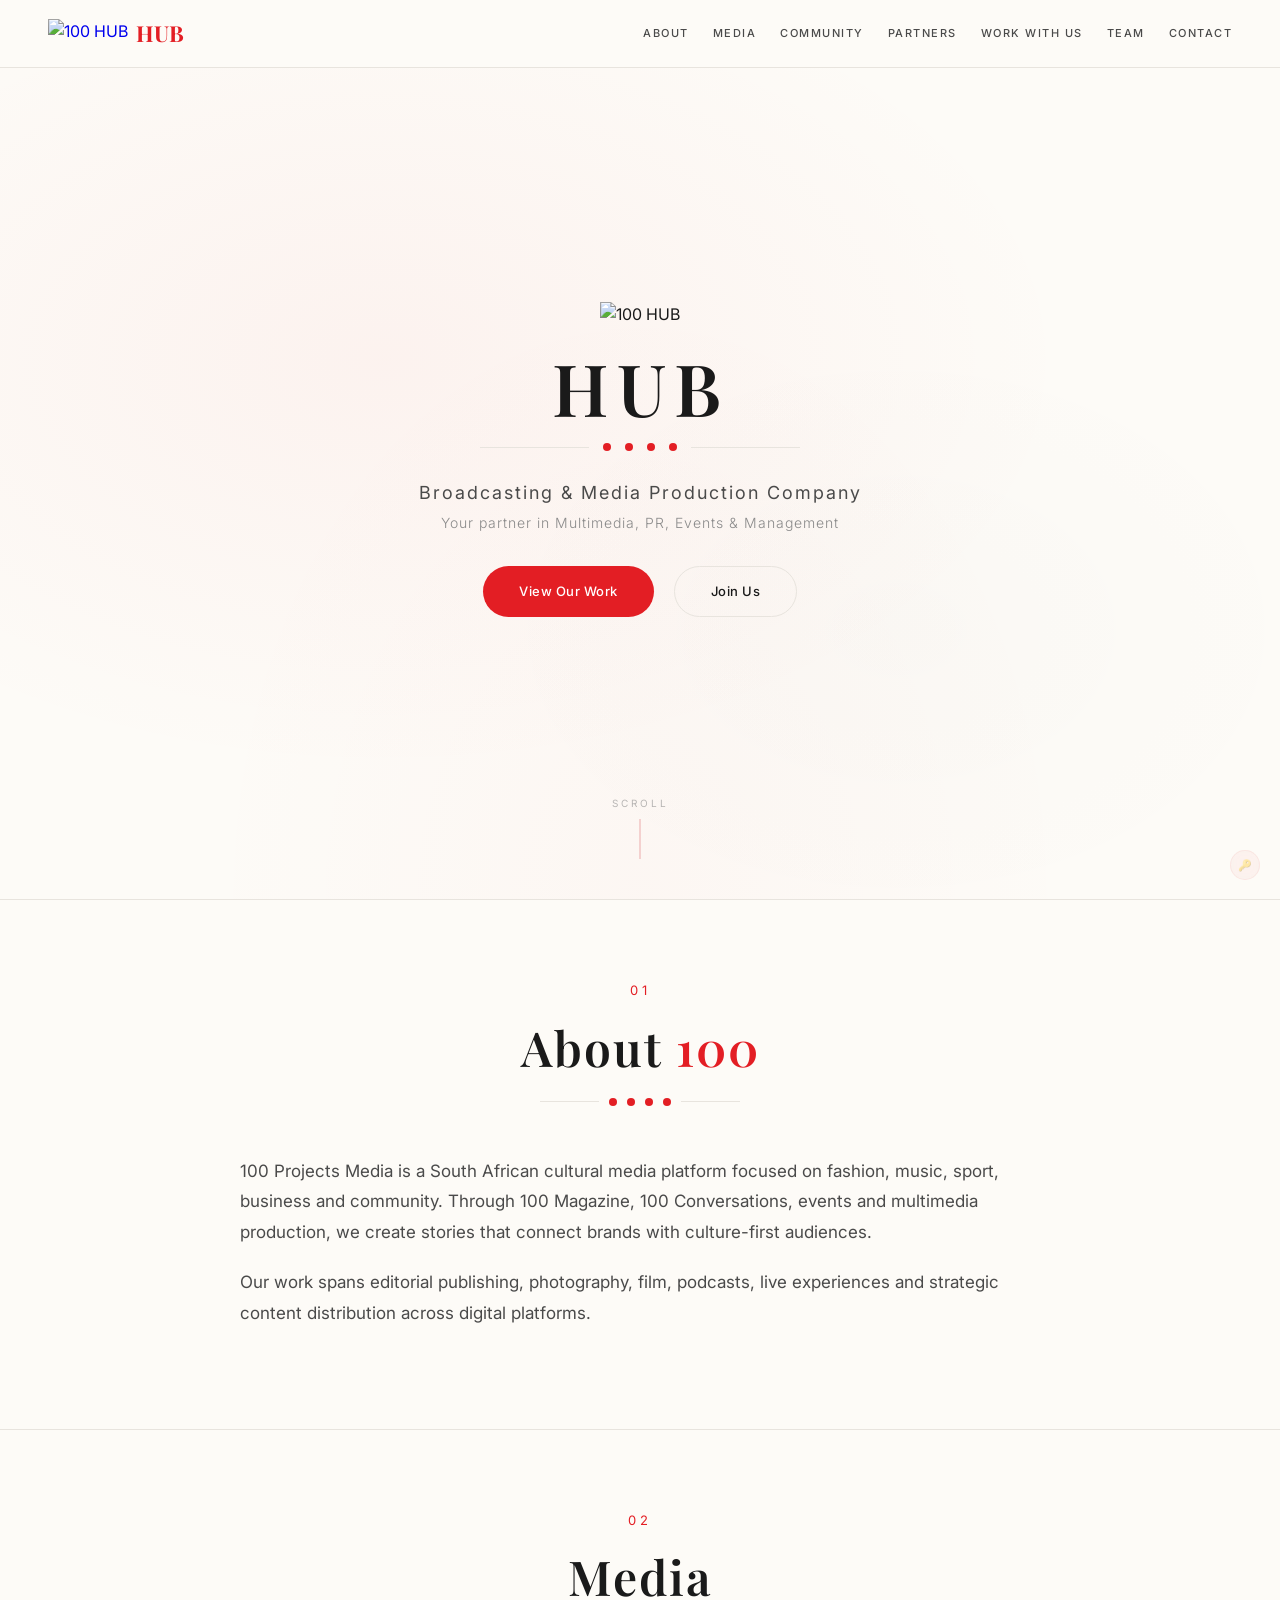
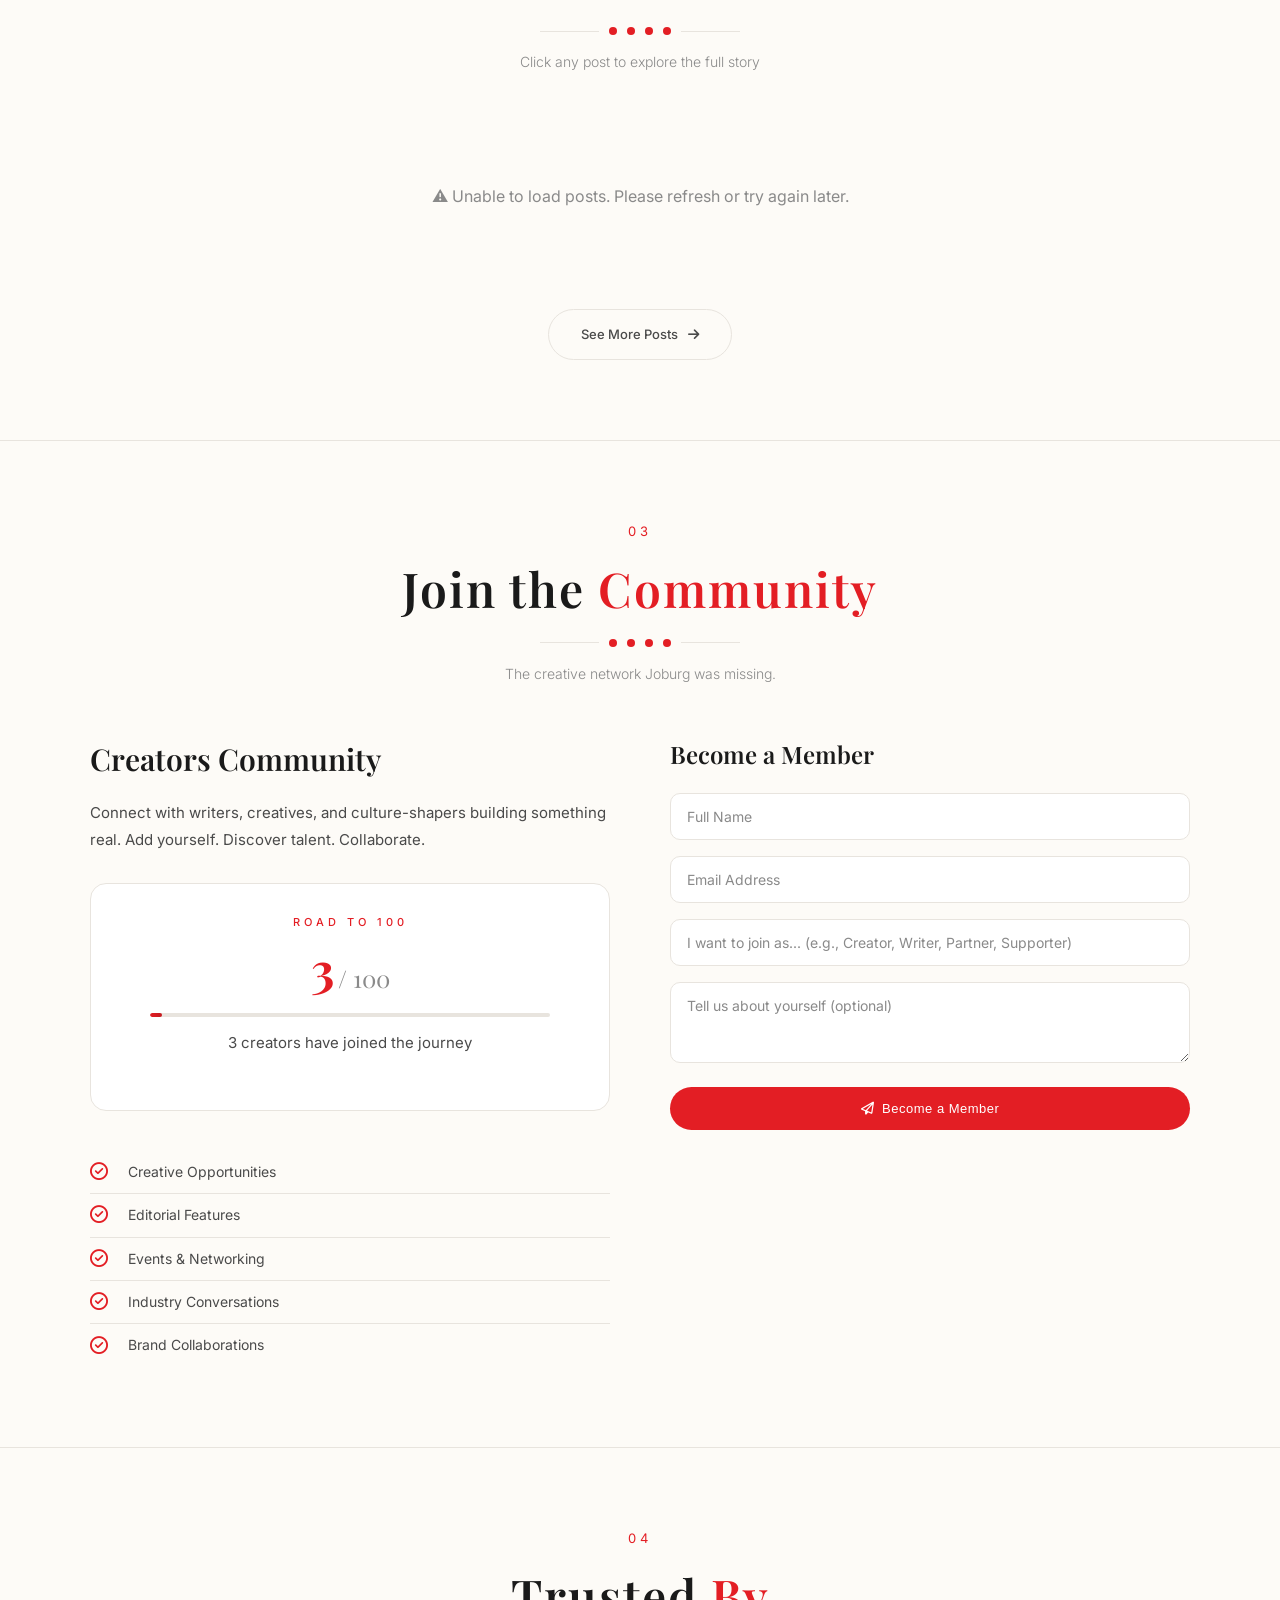
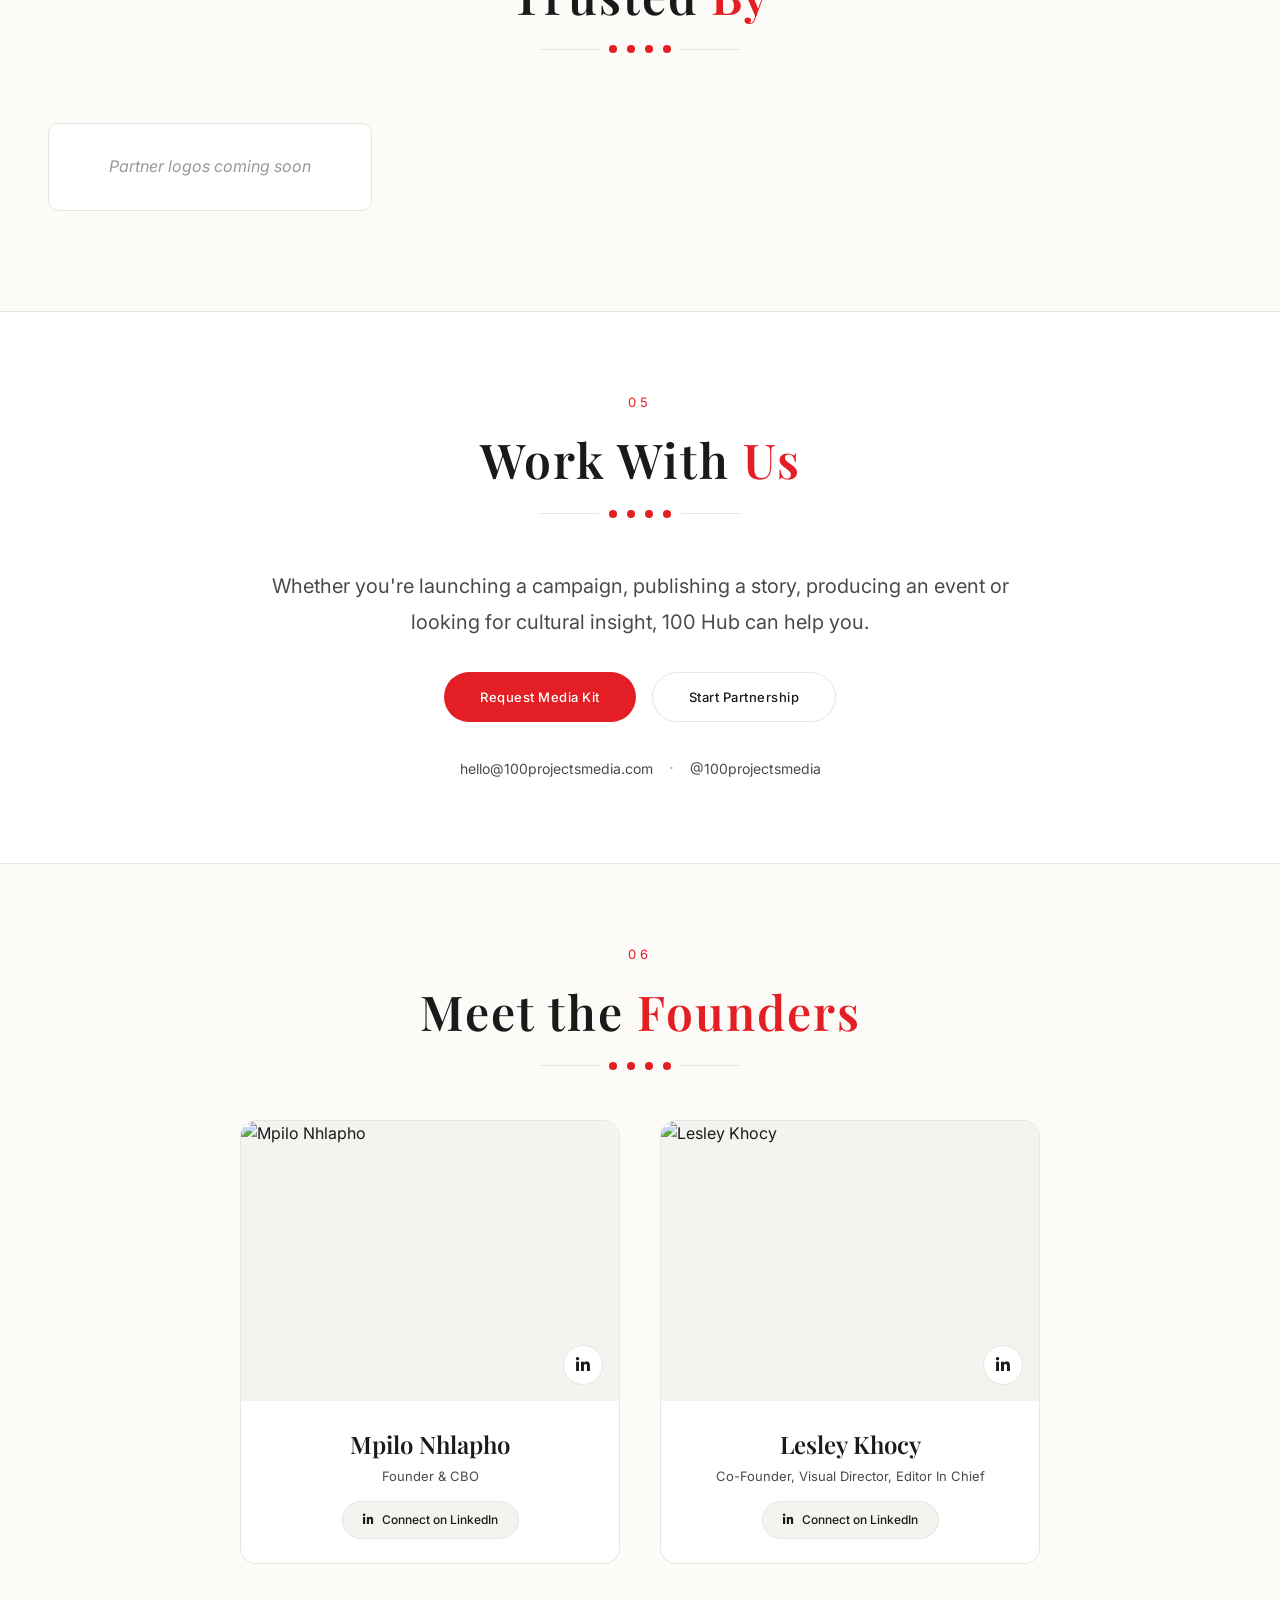
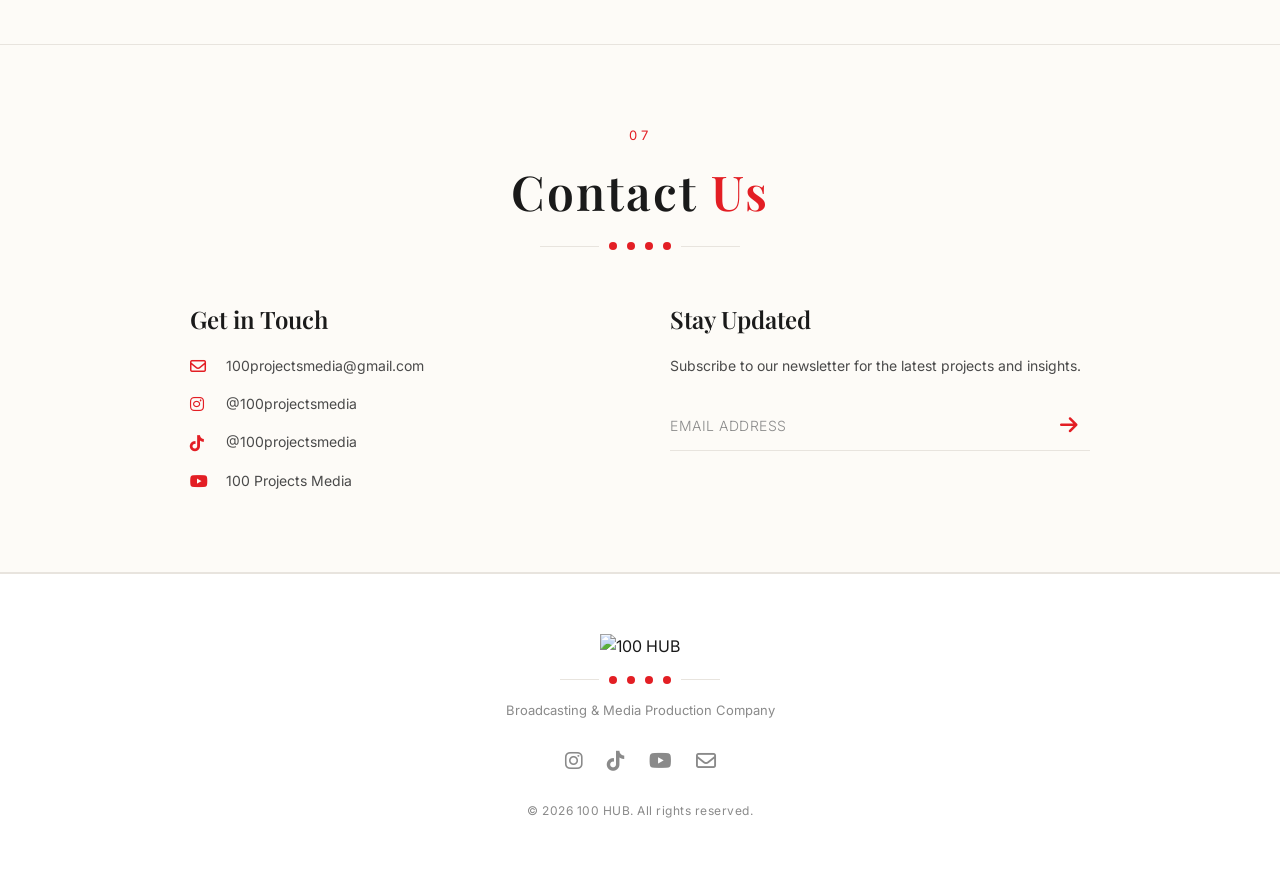
==== index.html @ cbcd5241 "updates" ====
<!DOCTYPE html>
<html lang="en">
<head>
    <meta charset="UTF-8" />
    <meta name="viewport" content="width=device-width, initial-scale=1.0" />
    <title>100 HUB — Broadcasting & Media Production</title>
    <meta name="description" content="100 HUB - Your partner in Multimedia, PR, Events & Management." />
    
    <link rel="preconnect" href="https://fonts.googleapis.com">
    <link rel="preconnect" href="https://fonts.gstatic.com" crossorigin>
    <link href="https://fonts.googleapis.com/css2?family=Inter:opsz,wght@14..32,300;14..32,400;14..32,500;14..32,600;14..32,700&family=Playfair+Display:ital,wght@0,400;0,500;0,600;0,700;0,800;0,900;1,400;1,500;1,600;1,700&display=swap" rel="stylesheet">
    
    <link rel="stylesheet" href="https://cdnjs.cloudflare.com/ajax/libs/font-awesome/6.5.1/css/all.min.css" />
    <link rel="stylesheet" href="style.css" />
</head>
<body>

    <!-- ==================== NAVIGATION ==================== -->
    <nav class="navbar">
        <div class="container">
            <div class="nav-inner">
                <a href="#" class="nav-logo">
                    <img src="Assets/100_Logo.png" alt="100 HUB" class="logo-img" />
                    <span class="logo-text"><span class="highlight-red">HUB</span></span>
                </a>
                <button class="nav-toggle" aria-label="Toggle navigation">
                    <span class="hamburger"></span>
                </button>
                <div class="nav-links">
                    <a href="#about">About</a>
                    <a href="#feed">Media</a>
                    <a href="#community">Community</a>
                    <a href="#partners">Partners</a>
                    <a href="#work">Work With Us</a>
                    <a href="#team">Team</a>
                    <a href="#contact">Contact</a>
                </div>
            </div>
        </div>
    </nav>

    <!-- ==================== HERO ==================== -->
    <section class="hero" id="hero">
        <div class="hero-ambient"></div>
        <div class="container">
            <div class="hero-content">
                <img src="Assets/100_Logo.png" alt="100 HUB" class="hero-logo-img" />
                <h1 class="hero-title">
                    <span class="hero-word">HUB</span>
                </h1>
                <div class="hero-divider">
                    <span class="divider-line"></span>
                    <span class="divider-dot"></span>
                    <span class="divider-dot"></span>
                    <span class="divider-dot"></span>
                    <span class="divider-dot"></span>
                    <span class="divider-line"></span>
                </div>
                <p class="hero-tagline">Broadcasting &amp; Media Production Company</p>
                <p class="hero-subtitle">Your partner in Multimedia, PR, Events &amp; Management</p>
                <div class="hero-actions">
                    <a href="#feed" class="btn-primary">View Our Work</a>
                    <a href="#community" class="btn-secondary">Join Us</a>
                </div>
            </div>
        </div>
        <div class="hero-scroll">
            <span>Scroll</span>
            <div class="scroll-line"></div>
        </div>
    </section>

    <!-- ==================== ABOUT ==================== -->
    <section class="about-section" id="about">
        <div class="container">
            <div class="section-header">
                <span class="section-number">01</span>
                <h2 class="section-title">About <span class="highlight-red">100</span></h2>
                <div class="section-divider">
                    <span class="divider-line-short"></span>
                    <span class="divider-dot"></span>
                    <span class="divider-dot"></span>
                    <span class="divider-dot"></span>
                    <span class="divider-dot"></span>
                    <span class="divider-line-short"></span>
                </div>
            </div>
            <div class="about-content">
                <p>100 Projects Media is a South African cultural media platform focused on fashion, music, sport, business and community. Through 100 Magazine, 100 Conversations, events and multimedia production, we create stories that connect brands with culture-first audiences.</p>
                <p>Our work spans editorial publishing, photography, film, podcasts, live experiences and strategic content distribution across digital platforms.</p>
            </div>
        </div>
    </section>

    <!-- ==================== FEED ==================== -->
    <section class="feed-section" id="feed">
        <div class="container">
            <div class="section-header">
                <span class="section-number">02</span>
                <h2 class="section-title">Media</h2>
                <div class="section-divider">
                    <span class="divider-line-short"></span>
                    <span class="divider-dot"></span>
                    <span class="divider-dot"></span>
                    <span class="divider-dot"></span>
                    <span class="divider-dot"></span>
                    <span class="divider-line-short"></span>
                </div>
                <p class="section-subtitle">Click any post to explore the full story</p>
            </div>
            <div class="feed-grid" id="instagramFeed">
                <div class="feed-loading">
                    <div class="loader"></div>
                    <p>Loading the latest dispatches...</p>
                </div>
            </div>
            <div class="see-more-container">
                <a href="https://www.instagram.com/100projectsmedia" target="_blank" class="see-more-btn">
                    See More Posts <i class="fa-solid fa-arrow-right"></i>
                </a>
            </div>
        </div>
    </section>

    <!-- ==================== POST MODAL ==================== -->
    <div class="post-modal" id="postModal">
        <div class="modal-overlay" id="modalOverlay"></div>
        <div class="modal-content">
            <button class="modal-close" id="modalClose"><i class="fa-solid fa-xmark"></i></button>
            <div class="modal-body" id="modalBody">
                <!-- Filled by JavaScript -->
            </div>
        </div>
    </div>

    <!-- ==================== COMMUNITY ==================== -->
    <section class="community-section" id="community">
        <div class="container">
            <div class="section-header">
                <span class="section-number">03</span>
                <h2 class="section-title">Join the <span class="highlight-red">Community</span></h2>
                <div class="section-divider">
                    <span class="divider-line-short"></span>
                    <span class="divider-dot"></span>
                    <span class="divider-dot"></span>
                    <span class="divider-dot"></span>
                    <span class="divider-dot"></span>
                    <span class="divider-line-short"></span>
                </div>
                <p class="section-subtitle">The creative network Joburg was missing.</p>
            </div>

            <div class="community-grid">
                <div class="community-content">
                    <h3>Creators Community</h3>
                    <p>Connect with writers, creatives, and culture-shapers building something real. Add yourself. Discover talent. Collaborate.</p>
                    
                    <!-- ROAD TO 100 COUNTER -->
                    <div class="road-to-100">
                        <span class="road-label">ROAD TO 100</span>
                        <div class="road-counter">
                            <span class="road-number" id="memberCount">3</span>
                            <span class="road-total">/ 100</span>
                        </div>
                        <div class="road-progress">
                            <div class="road-progress-bar" id="progressBar" style="width: 3%;"></div>
                        </div>
                        <p class="road-status" id="roadStatus">3 creators have joined the journey</p>
                    </div>

                    <ul class="community-benefits">
                        <li><i class="fa-regular fa-circle-check"></i> Creative Opportunities</li>
                        <li><i class="fa-regular fa-circle-check"></i> Editorial Features</li>
                        <li><i class="fa-regular fa-circle-check"></i> Events & Networking</li>
                        <li><i class="fa-regular fa-circle-check"></i> Industry Conversations</li>
                        <li><i class="fa-regular fa-circle-check"></i> Brand Collaborations</li>
                    </ul>
                </div>
                <div class="community-form" id="signupForm">
                    <h3>Become a Member</h3>
                    <form id="membershipForm">
                        <div class="form-group">
                            <input type="text" id="memberName" placeholder="Full Name" required />
                        </div>
                        <div class="form-group">
                            <input type="email" id="memberEmail" placeholder="Email Address" required />
                        </div>
                        <div class="form-group">
                            <input type="text" id="memberRole" placeholder="I want to join as... (e.g., Creator, Writer, Partner, Supporter)" required />
                        </div>
                        <div class="form-group">
                            <textarea id="memberMessage" rows="3" placeholder="Tell us about yourself (optional)"></textarea>
                        </div>
                        <button type="submit" class="btn-primary full-width" id="submitBtn">
                            <i class="fa-regular fa-paper-plane"></i> Become a Member
                        </button>
                    </form>
                    <div id="formSuccess" style="display:none; text-align:center; padding:20px; color:var(--red);">
                        <i class="fa-regular fa-circle-check" style="font-size:32px; display:block; margin-bottom:12px;"></i>
                        <p>Thank you for joining! We'll be in touch soon.</p>
                    </div>
                    <div id="formFull" style="display:none; text-align:center; padding:20px;">
                        <i class="fa-regular fa-circle-xmark" style="font-size:32px; display:block; margin-bottom:12px; color:var(--red);"></i>
                        <p style="color:var(--text-secondary);">🎉 The community is full! We've reached 100 members.</p>
                        <p style="color:var(--text-muted); font-size:14px;">Follow us on Instagram for updates on future opportunities.</p>
                    </div>
                </div>
            </div>
        </div>
    </section>

    <!-- ==================== PARTNER LOGOS ==================== -->
    <section class="partners-section" id="partners">
        <div class="container">
            <div class="section-header">
                <span class="section-number">04</span>
                <h2 class="section-title">Trusted <span class="highlight-red">By</span></h2>
                <div class="section-divider">
                    <span class="divider-line-short"></span>
                    <span class="divider-dot"></span>
                    <span class="divider-dot"></span>
                    <span class="divider-dot"></span>
                    <span class="divider-dot"></span>
                    <span class="divider-line-short"></span>
                </div>
            </div>
            <div class="partners-wrapper">
                <div class="partners-track" id="partnersTrack">
                    <!-- Logos will be loaded here by JavaScript -->
                </div>
            </div>
        </div>
    </section>

    <!-- ==================== WORK WITH US ==================== -->
    <section class="work-section" id="work">
        <div class="container">
            <div class="section-header">
                <span class="section-number">05</span>
                <h2 class="section-title">Work With <span class="highlight-red">Us</span></h2>
                <div class="section-divider">
                    <span class="divider-line-short"></span>
                    <span class="divider-dot"></span>
                    <span class="divider-dot"></span>
                    <span class="divider-dot"></span>
                    <span class="divider-dot"></span>
                    <span class="divider-line-short"></span>
                </div>
            </div>
            <div class="work-content">
                <p class="work-text">Whether you're launching a campaign, publishing a story, producing an event or looking for cultural insight, 100 Hub can help you.</p>
                <div class="work-actions">
                    <a href="#" class="btn-primary">Request Media Kit</a>
                    <a href="#" class="btn-secondary">Start Partnership</a>
                </div>
                <div class="work-contact">
                    <a href="mailto:hello@100projectsmedia.com" class="work-email">hello@100projectsmedia.com</a>
                    <span class="work-divider">·</span>
                    <a href="https://www.instagram.com/100projectsmedia" target="_blank" class="work-social">@100projectsmedia</a>
                </div>
            </div>
        </div>
    </section>

    <!-- ==================== TEAM ==================== -->
    <section class="team-section" id="team">
        <div class="container">
            <div class="section-header">
                <span class="section-number">06</span>
                <h2 class="section-title">Meet the <span class="highlight-red">Founders</span></h2>
                <div class="section-divider">
                    <span class="divider-line-short"></span>
                    <span class="divider-dot"></span>
                    <span class="divider-dot"></span>
                    <span class="divider-dot"></span>
                    <span class="divider-dot"></span>
                    <span class="divider-line-short"></span>
                </div>
            </div>
            <div class="team-grid">
                <div class="team-card">
                    <div class="team-image">
                        <img src="team/Mpilo.jpeg" alt="Mpilo Nhlapho" />
                        <a href="https://www.linkedin.com/in/mpilo-nhlapho-611752251" target="_blank" class="team-linkedin">
                            <i class="fa-brands fa-linkedin-in"></i>
                        </a>
                    </div>
                    <div class="team-info">
                        <h3 class="team-name">Mpilo Nhlapho</h3>
                        <p class="team-role">Founder &amp; CBO</p>
                        <a href="https://www.linkedin.com/in/mpilo-nhlapho-611752251" target="_blank" class="team-link">
                            <i class="fa-brands fa-linkedin-in"></i> Connect on LinkedIn
                        </a>
                    </div>
                </div>
                <div class="team-card">
                    <div class="team-image">
                        <img src="team/Khosi.jpeg" alt="Lesley Khocy" />
                        <a href="https://www.linkedin.com/in/serutcip-entertainment-288195353" target="_blank" class="team-linkedin">
                            <i class="fa-brands fa-linkedin-in"></i>
                        </a>
                    </div>
                    <div class="team-info">
                        <h3 class="team-name">Lesley Khocy</h3>
                        <p class="team-role">Co-Founder, Visual Director, Editor In Chief</p>
                        <a href="https://www.linkedin.com/in/serutcip-entertainment-288195353" target="_blank" class="team-link">
                            <i class="fa-brands fa-linkedin-in"></i> Connect on LinkedIn
                        </a>
                    </div>
                </div>
            </div>
        </div>
    </section>

    <!-- ==================== CONTACT ==================== -->
    <section class="contact-section" id="contact">
        <div class="container">
            <div class="section-header">
                <span class="section-number">07</span>
                <h2 class="section-title">Contact <span class="highlight-red">Us</span></h2>
                <div class="section-divider">
                    <span class="divider-line-short"></span>
                    <span class="divider-dot"></span>
                    <span class="divider-dot"></span>
                    <span class="divider-dot"></span>
                    <span class="divider-dot"></span>
                    <span class="divider-line-short"></span>
                </div>
            </div>
            <div class="contact-grid">
                <div class="contact-details">
                    <h3>Get in Touch</h3>
                    <div class="contact-list">
                        <a href="mailto:100projectsmedia@gmail.com" class="contact-item">
                            <i class="fa-regular fa-envelope"></i>
                            <span>100projectsmedia@gmail.com</span>
                        </a>
                        <a href="https://www.instagram.com/100projectsmedia" target="_blank" class="contact-item">
                            <i class="fa-brands fa-instagram"></i>
                            <span>@100projectsmedia</span>
                        </a>
                        <a href="https://vt.tiktok.com/ZSQ4FhnXc/" target="_blank" class="contact-item">
                            <i class="fa-brands fa-tiktok"></i>
                            <span>@100projectsmedia</span>
                        </a>
                        <a href="https://youtu.be/Z1G7TeuiMz4?si=peQqspcPTATRZYsd" target="_blank" class="contact-item">
                            <i class="fa-brands fa-youtube"></i>
                            <span>100 Projects Media</span>
                        </a>
                    </div>
                </div>
                <div class="contact-newsletter">
                    <h3>Stay Updated</h3>
                    <p>Subscribe to our newsletter for the latest projects and insights.</p>
                    <form class="newsletter-form" id="newsletterForm">
                        <div class="form-group">
                            <input type="email" placeholder="EMAIL ADDRESS" required />
                            <button type="submit" class="form-submit">
                                <i class="fa-solid fa-arrow-right"></i>
                            </button>
                        </div>
                    </form>
                </div>
            </div>
        </div>
    </section>

    <!-- ==================== FOOTER ==================== -->
    <footer class="footer">
        <div class="container">
            <div class="footer-content">
                <img src="Assets/100_Logo.png" alt="100 HUB" class="footer-logo" />
                <div class="footer-divider">
                    <span class="divider-line-short"></span>
                    <span class="divider-dot"></span>
                    <span class="divider-dot"></span>
                    <span class="divider-dot"></span>
                    <span class="divider-dot"></span>
                    <span class="divider-line-short"></span>
                </div>
                <p class="footer-tagline">Broadcasting &amp; Media Production Company</p>
                <div class="footer-social">
                    <a href="https://www.instagram.com/100projectsmedia" target="_blank"><i class="fa-brands fa-instagram"></i></a>
                    <a href="https://vt.tiktok.com/ZSQ4FhnXc/" target="_blank"><i class="fa-brands fa-tiktok"></i></a>
                    <a href="https://youtu.be/Z1G7TeuiMz4?si=peQqspcPTATRZYsd" target="_blank"><i class="fa-brands fa-youtube"></i></a>
                    <a href="mailto:100projectsmedia@gmail.com"><i class="fa-regular fa-envelope"></i></a>
                </div>
                <p class="footer-copy">&copy; 2026 100 HUB. All rights reserved.</p>
            </div>
        </div>
    </footer>

    <!-- ==================== JAVASCRIPT ==================== -->
    <script>
        // ==========================================
        // BEHOLD FEED CONFIG
        // ==========================================
        const BEHOLD_FEED_ID = 'qBmSl39X4hdPVipZS1UR';
        const FEED_URL = `https://feeds.behold.so/${BEHOLD_FEED_ID}`;

        // ==========================================
        // ARTICLES — SHEET.BEST API (Google Sheets)
        // ==========================================
        const ARTICLES_API_URL = 'https://api.sheetbest.com/sheets/ea89e6d2-3087-4506-ab5b-31e9802bcd62';
        const FALLBACK_ARTICLES_URL = 'articles.json';

        let articleLinks = {};

        async function loadArticles() {
            try {
                const response = await fetch(ARTICLES_API_URL);
                if (response.ok) {
                    const data = await response.json();
                    if (Array.isArray(data)) {
                        articleLinks = {};
                        data.forEach(row => {
                            if (row.postId && row.articleUrl) {
                                articleLinks[row.postId] = row.articleUrl;
                            }
                        });
                        console.log('📄 Articles loaded from Sheet.best:', Object.keys(articleLinks).length);
                        return;
                    }
                }
                console.log('📄 Trying fallback...');
                const fallbackResponse = await fetch(FALLBACK_ARTICLES_URL);
                if (fallbackResponse.ok) {
                    const data = await fallbackResponse.json();
                    if (data.articles) {
                        articleLinks = data.articles;
                        console.log('📄 Articles loaded from fallback:', Object.keys(articleLinks).length);
                    }
                }
            } catch (error) {
                console.log('ℹ️ Could not load articles');
                articleLinks = {};
            }
        }

        function getArticleUrl(postId) {
            return articleLinks[postId] || null;
        }

        // ==========================================
        // API ENDPOINT (Netlify Function)
        // ==========================================
        const API_URL = '/.netlify/functions/signup';

        // ==========================================
        // MEMBER COUNT
        // ==========================================
        const MAX_MEMBERS = 100;

        function getMemberCount() {
            let count = localStorage.getItem('memberCount');
            if (count === null) {
                localStorage.setItem('memberCount', 3);
                return 3;
            }
            return parseInt(count);
        }

        function setMemberCount(count) {
            localStorage.setItem('memberCount', count);
            updateCounterDisplay();
        }

        function updateCounterDisplay() {
            const count = getMemberCount();
            const counter = document.getElementById('memberCount');
            const progress = document.getElementById('progressBar');
            const status = document.getElementById('roadStatus');
            const form = document.getElementById('signupForm');
            const fullMsg = document.getElementById('formFull');
            const successMsg = document.getElementById('formSuccess');
            const submitBtn = document.getElementById('submitBtn');

            if (counter) counter.textContent = count;
            if (progress) progress.style.width = (count / MAX_MEMBERS) * 100 + '%';
            if (status) status.textContent = count + ' creators have joined the journey';

            if (count >= MAX_MEMBERS) {
                if (form) form.style.display = 'none';
                if (fullMsg) fullMsg.style.display = 'block';
                if (successMsg) successMsg.style.display = 'none';
                if (submitBtn) submitBtn.disabled = true;
            } else {
                if (fullMsg) fullMsg.style.display = 'none';
            }
        }

        // ==========================================
        // MEMBERSHIP FORM SUBMISSION
        // ==========================================
        document.getElementById('membershipForm').addEventListener('submit', function(e) {
            e.preventDefault();

            const currentCount = getMemberCount();
            if (currentCount >= MAX_MEMBERS) {
                alert('The community is full! We\'ve reached 100 members.');
                return;
            }
            
            const name = document.getElementById('memberName').value;
            const email = document.getElementById('memberEmail').value;
            const role = document.getElementById('memberRole').value;
            const message = document.getElementById('memberMessage').value;
            
            if (!name || !email || !role) {
                alert('Please fill in all required fields.');
                return;
            }
            
            const submitBtn = document.getElementById('submitBtn');
            submitBtn.disabled = true;
            submitBtn.innerHTML = '<i class="fa-solid fa-spinner fa-spin"></i> Submitting...';
            
            fetch(API_URL, {
                method: 'POST',
                headers: { 'Content-Type': 'application/json' },
                body: JSON.stringify({ name, email, role, message })
            })
            .then(response => {
                if (!response.ok) {
                    return response.json().then(err => { throw new Error(err.error || 'Failed to save member data'); });
                }
                return response.json();
            })
            .then(result => {
                if (result.success) {
                    localStorage.setItem('memberCount', result.count);
                    updateCounterDisplay();
                    this.style.display = 'none';
                    document.getElementById('formSuccess').style.display = 'block';
                    this.reset();
                } else {
                    alert(result.error || 'Something went wrong. Please try again.');
                }
                submitBtn.disabled = false;
                submitBtn.innerHTML = '<i class="fa-regular fa-paper-plane"></i> Become a Member';
            })
            .catch(error => {
                console.error('Error:', error);
                alert('❌ ' + error.message);
                submitBtn.disabled = false;
                submitBtn.innerHTML = '<i class="fa-regular fa-paper-plane"></i> Become a Member';
            });
        });

        // ==========================================
        // FETCH AND RENDER FEED
        // ==========================================
        async function fetchFeed() {
            const container = document.getElementById('instagramFeed');
            
            try {
                const response = await fetch(FEED_URL);
                if (!response.ok) throw new Error('Failed to load feed');
                
                const data = await response.json();
                const posts = data.posts || data;
                
                if (!posts || posts.length === 0) {
                    container.innerHTML = `<div class="feed-empty"><p>No posts found. Check back later!</p></div>`;
                    return;
                }
                
                renderPosts(posts, container);
            } catch (error) {
                console.error('Feed error:', error);
                container.innerHTML = `
                    <div class="feed-error">
                        <p>⚠️ Unable to load posts. Please refresh or try again later.</p>
                    </div>
                `;
            }
        }

        function renderPosts(posts, container) {
            container.innerHTML = posts.map((post, index) => {
                let imageUrl = '';
                let videoUrl = '';
                let isVideo = post.mediaType === 'VIDEO' || post.isReel === true;
                
                if (isVideo && post.mediaUrl) {
                    videoUrl = post.mediaUrl;
                }
                
                if (post.sizes?.large?.mediaUrl) {
                    imageUrl = post.sizes.large.mediaUrl;
                } else if (post.mediaUrl && !isVideo) {
                    imageUrl = post.mediaUrl;
                } else if (post.sizes?.medium?.mediaUrl) {
                    imageUrl = post.sizes.medium.mediaUrl;
                }
                
                if (post.mediaType === 'CAROUSEL_ALBUM' && post.children?.length > 0) {
                    const child = post.children[0];
                    if (child.sizes?.large?.mediaUrl) imageUrl = child.sizes.large.mediaUrl;
                    else if (child.mediaUrl) imageUrl = child.mediaUrl;
                    isVideo = false;
                }
                
                const caption = post.prunedCaption || post.caption || '';
                const truncatedCaption = caption.length > 120 ? caption.substring(0, 120) + '...' : caption;
                const date = post.timestamp ? new Date(post.timestamp).toLocaleDateString('en-US', {
                    month: 'long',
                    day: 'numeric',
                    year: 'numeric'
                }) : '';
                const writer = "100 HUB";
                
                let mediaHtml = '';
                if (isVideo && videoUrl) {
                    mediaHtml = `
                        <video src="${videoUrl}" muted loop playsinline autoplay></video>
                        <span class="feed-play"><i class="fa-solid fa-play"></i></span>
                    `;
                } else {
                    mediaHtml = `<img src="${imageUrl}" alt="${caption.substring(0, 50)}" loading="lazy" />`;
                }
                
                return `
                    <div class="feed-item" data-post='${JSON.stringify(post).replace(/'/g, "&#39;")}'>
                        <div class="feed-image">
                            ${mediaHtml}
                        </div>
                        <div class="feed-content">
                            <p class="feed-caption">${truncatedCaption}</p>
                            <div class="feed-meta">
                                <span class="feed-writer"><i class="fa-regular fa-user"></i> ${writer}</span>
                                <span class="feed-date"><i class="fa-regular fa-calendar"></i> ${date}</span>
                            </div>
                        </div>
                    </div>
                `;
            }).join('');
            
            // Click any post to open modal (clicking anywhere on the post)
            document.querySelectorAll('.feed-item').forEach(item => {
                item.addEventListener('click', function(e) {
                    // If the click is on the "Read Full Story" button, let the button handle it
                    if (e.target.closest('.feed-link')) return;
                    const link = this.querySelector('.feed-link');
                    if (link) {
                        openPostModal(link);
                    }
                });
            });
            
            document.querySelectorAll('.feed-image video').forEach(video => {
                video.addEventListener('mouseenter', () => video.play());
                video.addEventListener('mouseleave', () => video.pause());
                if (video.getBoundingClientRect().top < window.innerHeight) {
                    video.play();
                }
            });
        }

        // ==========================================
        // PARTNER LOGOS
        // ==========================================
        let partnerLogos = [];

        async function loadPartners() {
            try {
                const response = await fetch('/partners.json');
                if (response.ok) {
                    const data = await response.json();
                    partnerLogos = data.logos || [];
                    renderPartnerLogos();
                }
            } catch (error) {
                console.log('ℹ️ Could not load partner logos');
            }
        }

        function renderPartnerLogos() {
            const track = document.getElementById('partnersTrack');
            if (!track) return;

            if (partnerLogos.length === 0) {
                track.innerHTML = `
                    <div class="partner-logo-item">
                        <div style="padding:20px 40px; color:#999; font-style:italic; text-align:center; white-space:nowrap;">
                            Partner logos coming soon
                        </div>
                    </div>
                `;
                return;
            }

            // Double the logos for seamless infinite scroll
            const logos = [...partnerLogos, ...partnerLogos];
            track.innerHTML = logos.map(logo => `
                <div class="partner-logo-item">
                    <img src="${logo.url}" alt="${logo.name}" title="${logo.name}" />
                </div>
            `).join('');
        }

        // ==========================================
        // POST MODAL
        // ==========================================
        const modal = document.getElementById('postModal');
        const modalBody = document.getElementById('modalBody');
        const modalClose = document.getElementById('modalClose');
        const modalOverlay = document.getElementById('modalOverlay');

        function openPostModal(element) {
            const item = element.closest('.feed-item');
            const postData = JSON.parse(item.dataset.post);
            
            let imageUrl = '';
            let videoUrl = '';
            let isVideo = postData.mediaType === 'VIDEO' || postData.isReel === true;
            
            if (isVideo && postData.mediaUrl) {
                videoUrl = postData.mediaUrl;
            }
            
            if (postData.sizes?.large?.mediaUrl) {
                imageUrl = postData.sizes.large.mediaUrl;
            } else if (postData.mediaUrl && !isVideo) {
                imageUrl = postData.mediaUrl;
            } else if (postData.sizes?.medium?.mediaUrl) {
                imageUrl = postData.sizes.medium.mediaUrl;
            }
            
            if (postData.mediaType === 'CAROUSEL_ALBUM' && postData.children?.length > 0) {
                const child = postData.children[0];
                if (child.sizes?.large?.mediaUrl) imageUrl = child.sizes.large.mediaUrl;
                else if (child.mediaUrl) imageUrl = child.mediaUrl;
                isVideo = false;
            }
            
            const caption = postData.prunedCaption || postData.caption || '';
            const date = postData.timestamp ? new Date(postData.timestamp).toLocaleDateString('en-US', {
                month: 'long',
                day: 'numeric',
                year: 'numeric'
            }) : '';
            const writer = "100 HUB";
            const permalink = postData.permalink || '#';
            
            const articleUrl = getArticleUrl(postData.id);
            const hasArticle = articleUrl !== null;
            
            let mediaHtml = '';
            if (isVideo && videoUrl) {
                mediaHtml = `
                    <video src="${videoUrl}" controls playsinline autoplay></video>
                `;
            } else {
                mediaHtml = `<img src="${imageUrl}" alt="${caption.substring(0, 50)}" />`;
            }
            
            let articleButtonHtml = '';
            if (hasArticle) {
                articleButtonHtml = `
                    <a href="${articleUrl}" target="_blank" class="btn-primary">
                        <i class="fa-regular fa-file-lines"></i> View Full Article
                    </a>
                `;
            }
            
            modalBody.innerHTML = `
                <div class="modal-image">
                    ${mediaHtml}
                </div>
                <div class="modal-text">
                    <div class="modal-meta">
                        <span class="modal-writer"><i class="fa-regular fa-user"></i> ${writer}</span>
                        <span class="modal-date"><i class="fa-regular fa-calendar"></i> ${date}</span>
                        ${hasArticle ? `<span class="modal-article-badge"><i class="fa-regular fa-file-lines"></i> Article Available</span>` : ''}
                    </div>
                    <h2 class="modal-title">${caption.split('\n')[0] || 'Untitled'}</h2>
                    <div class="modal-caption">${caption.replace(/\n/g, '<br>')}</div>
                    <div class="modal-actions">
                        ${articleButtonHtml}
                        <a href="${permalink}" target="_blank" class="btn-secondary">
                            <i class="fa-regular fa-eye"></i> View on Instagram
                        </a>
                    </div>
                </div>
            `;
            
            modal.classList.add('active');
            document.body.style.overflow = 'hidden';
            
            setTimeout(() => {
                const modalVideo = document.querySelector('.modal-image video');
                if (modalVideo) {
                    modalVideo.play();
                }
            }, 500);
        }

        function closeModal() {
            const modalVideo = document.querySelector('.modal-image video');
            if (modalVideo) {
                modalVideo.pause();
            }
            modal.classList.remove('active');
            document.body.style.overflow = '';
        }

        modalClose.addEventListener('click', closeModal);
        modalOverlay.addEventListener('click', closeModal);
        document.addEventListener('keydown', (e) => {
            if (e.key === 'Escape') closeModal();
        });

        // ==========================================
        // NEWSLETTER FORM
        // ==========================================
        document.getElementById('newsletterForm').addEventListener('submit', function(e) {
            e.preventDefault();
            const email = this.querySelector('input[type="email"]').value;
            if (email) {
                alert('Thank you for subscribing! We\'ll keep you updated.');
                this.querySelector('input').value = '';
            }
        });

        // ==========================================
        // MOBILE NAV
        // ==========================================
        document.querySelector('.nav-toggle').addEventListener('click', function() {
            this.classList.toggle('active');
            document.querySelector('.nav-links').classList.toggle('active');
        });

        document.querySelectorAll('.nav-links a').forEach(link => {
            link.addEventListener('click', function() {
                document.querySelector('.nav-links').classList.remove('active');
                document.querySelector('.nav-toggle').classList.remove('active');
            });
        });

        // ==========================================
        // SMOOTH SCROLL
        // ==========================================
        document.querySelectorAll('.nav-links a, .hero-actions a').forEach(link => {
            link.addEventListener('click', function(e) {
                const href = this.getAttribute('href');
                if (href && href.startsWith('#')) {
                    e.preventDefault();
                    const target = document.querySelector(href);
                    if (target) {
                        target.scrollIntoView({ behavior: 'smooth' });
                    }
                }
            });
        });

        // ==========================================
        // INIT
        // ==========================================
        document.addEventListener('DOMContentLoaded', async function() {
            await loadArticles();
            await loadPartners();
            fetchFeed();
            updateCounterDisplay();
        });

        console.log('🎯 100 HUB — Website Loaded');
        console.log('📸 Feed ID:', BEHOLD_FEED_ID);
        console.log('👥 Member Count:', getMemberCount(), '/', MAX_MEMBERS);
        console.log('🤝 Partner Logos:', partnerLogos.length);
    </script>

    <!-- ==================== POST ID TOOL ==================== -->
    <div id="postIdTool" style="display:none; position:fixed; bottom:80px; right:20px; max-width:360px; width:90%; max-height:60vh; overflow-y:auto; background:var(--white); border:1px solid #e0e0e0; border-radius:var(--radius-sm); padding:14px 16px; z-index:9998; box-shadow:0 4px 30px rgba(0,0,0,0.1);">
        <div style="display:flex; justify-content:space-between; align-items:center; margin-bottom:10px;">
            <h3 style="font-family:'Playfair Display',serif; font-size:15px; color:#1A1A1A; margin:0;">🔑 Post IDs</h3>
            <button onclick="document.getElementById('postIdTool').style.display='none'" style="background:none; border:none; color:#999; font-size:16px; cursor:pointer; padding:0 4px;">✕</button>
        </div>
        <p style="font-size:10px; color:#999; margin-bottom:10px;">Copy the ID for each post → paste into Google Sheet with article URL.</p>
        <div id="postIdList" style="max-height:30vh; overflow-y:auto;">
            <p style="color:#999; font-size:11px;">Loading posts...</p>
        </div>
        <div style="margin-top:10px; display:flex; gap:6px; flex-wrap:wrap;">
            <button onclick="copyAllPostIds()" style="background:var(--red); color:var(--white); border:none; border-radius:60px; padding:5px 14px; font-size:10px; cursor:pointer;">
                📋 Copy All
            </button>
            <button onclick="document.getElementById('postIdTool').style.display='none'" style="background:#f0f0f0; color:#666; border:1px solid #ddd; border-radius:60px; padding:5px 14px; font-size:10px; cursor:pointer;">
                Close
            </button>
        </div>
    </div>

    <button onclick="openPostIdTool()" style="position:fixed; bottom:20px; right:20px; background:rgba(227,30,36,0.1); color:var(--red); border:1px solid rgba(227,30,36,0.15); border-radius:50%; width:30px; height:30px; font-size:11px; cursor:pointer; z-index:9999; transition:var(--transition-fast); display:flex; align-items:center; justify-content:center; backdrop-filter:blur(4px); opacity:0.4;">
        🔑
    </button>

    <script>
        // ==========================================
        // POST ID TOOL FUNCTIONS
        // ==========================================
        let cachedPostIds = [];

        window.openPostIdTool = function() {
            const tool = document.getElementById('postIdTool');
            if (!tool) return;
            tool.style.display = 'block';
            loadPostIds();
        };

        window.copyPostId = function(postId) {
            if (navigator.clipboard && navigator.clipboard.writeText) {
                navigator.clipboard.writeText(postId).then(() => {
                    showToast('✅ Copied: ' + postId);
                }).catch(() => {
                    fallbackCopy(postId);
                });
            } else {
                fallbackCopy(postId);
            }
        };

        window.copyAllPostIds = function() {
            if (cachedPostIds.length === 0) {
                showToast('⚠️ No post IDs to copy.');
                return;
            }
            const text = cachedPostIds.join('\n');
            if (navigator.clipboard && navigator.clipboard.writeText) {
                navigator.clipboard.writeText(text).then(() => {
                    showToast('✅ Copied ' + cachedPostIds.length + ' post IDs!');
                }).catch(() => {
                    fallbackCopy(text);
                });
            } else {
                fallbackCopy(text);
            }
        };

        function loadPostIds() {
            const container = document.getElementById('postIdList');
            if (!container) return;
            
            const items = document.querySelectorAll('.feed-item');
            if (items.length === 0) {
                container.innerHTML = '<p style="color:#999; font-size:11px;">No posts found. Wait for the feed to load.</p>';
                return;
            }

            cachedPostIds = [];
            let html = '';
            
            items.forEach((el, index) => {
                try {
                    const data = JSON.parse(el.dataset.post);
                    const postId = data.id || 'Unknown';
                    const permalink = data.permalink || '#';
                    cachedPostIds.push(postId);

                    let imgSrc = '';
                    if (data.sizes?.large?.mediaUrl) {
                        imgSrc = data.sizes.large.mediaUrl;
                    } else if (data.mediaUrl) {
                        imgSrc = data.mediaUrl;
                    }

                    html += `
                        <div style="display:flex; align-items:center; gap:12px; padding:8px 0; border-bottom:1px solid #f0f0f0;">
                            ${imgSrc ? `<img src="${imgSrc}" style="width:32px; height:32px; object-fit:cover; border-radius:4px; flex-shrink:0;" />` : ''}
                            <div style="flex:1; min-width:0;">
                                <div style="font-size:11px; color:#333; font-family:monospace; word-break:break-all; background:#f5f5f5; padding:3px 6px; border-radius:3px;">
                                    ${postId}
                                </div>
                            </div>
                            <div style="display:flex; gap:4px; flex-shrink:0;">
                                <button onclick="copyPostId('${postId}')" style="background:#f0f0f0; border:1px solid #ddd; border-radius:4px; color:#333; padding:2px 8px; font-size:10px; cursor:pointer;">
                                    📋
                                </button>
                                <a href="${permalink}" target="_blank" style="background:#f0f0f0; border:1px solid #ddd; border-radius:4px; color:#333; padding:2px 8px; font-size:10px; text-decoration:none;">
                                    👁️
                                </a>
                            </div>
                        </div>
                    `;
                } catch (e) {}
            });

            if (html === '') {
                container.innerHTML = '<p style="color:#999; font-size:11px;">No posts found.</p>';
            } else {
                container.innerHTML = html;
            }
        }

        function fallbackCopy(text) {
            const textarea = document.createElement('textarea');
            textarea.value = text;
            textarea.style.position = 'fixed';
            textarea.style.opacity = '0';
            document.body.appendChild(textarea);
            textarea.select();
            try {
                document.execCommand('copy');
                showToast('✅ Copied: ' + text);
            } catch (e) {
                showToast('⚠️ Could not copy.');
            }
            document.body.removeChild(textarea);
        }

        function showToast(message) {
            const existing = document.querySelector('.post-id-toast');
            if (existing) existing.remove();
            
            const toast = document.createElement('div');
            toast.className = 'post-id-toast';
            toast.style.cssText = `
                position: fixed;
                bottom: 100px;
                left: 50%;
                transform: translateX(-50%);
                background: #1A1A1A;
                border-radius: 8px;
                padding: 10px 20px;
                color: #fff;
                font-size: 12px;
                z-index: 10000;
                box-shadow: 0 4px 20px rgba(0,0,0,0.2);
                animation: fadeInUp 0.3s ease;
                max-width: 90%;
                text-align: center;
            `;
            toast.textContent = message;
            document.body.appendChild(toast);
            
            setTimeout(() => {
                toast.style.opacity = '0';
                toast.style.transition = 'opacity 0.3s ease';
                setTimeout(() => toast.remove(), 300);
            }, 3000);
        }

        // Style for animations
        const toolStyle = document.createElement('style');
        toolStyle.textContent = `
            @keyframes fadeInUp {
                from { opacity: 0; transform: translateX(-50%) translateY(20px); }
                to { opacity: 1; transform: translateX(-50%) translateY(0); }
            }
        `;
        document.head.appendChild(toolStyle);

        // Update list when feed changes
        const toolObserver = new MutationObserver(() => {
            const tool = document.getElementById('postIdTool');
            if (tool && tool.style.display !== 'none') {
                loadPostIds();
            }
        });
        
        document.addEventListener('DOMContentLoaded', function() {
            const feed = document.getElementById('instagramFeed');
            if (feed) {
                toolObserver.observe(feed, { childList: true, subtree: true });
            }
        });
    </script>

</body>
</html>
---- style.css ----
/* ==========================================
   100 HUB — WARM WHITE MAGAZINE
   Warm White · Dark Text · Red (#E31E24)
   ========================================== */

:root {
    --red: #E31E24;
    --red-dark: #C41A1F;
    --red-glow: rgba(227, 30, 36, 0.1);
    --white: #FFFFFF;
    --warm-white: #FDFBF7;
    --gray-light: #F5F3EF;
    --gray-medium: #E8E4DE;
    --gray-dark: #B8B0A8;
    --text-primary: #1A1A1A;
    --text-secondary: #4A4A4A;
    --text-muted: #8A8A8A;
    --shadow-sm: 0 4px 20px rgba(0, 0, 0, 0.03);
    --shadow-md: 0 8px 40px rgba(0, 0, 0, 0.05);
    --shadow-lg: 0 16px 56px rgba(0, 0, 0, 0.08);
    --shadow-red: 0 4px 28px rgba(227, 30, 36, 0.12);
    --radius: 16px;
    --radius-sm: 10px;
    --transition: all 0.6s cubic-bezier(0.25, 0.46, 0.45, 0.94);
    --transition-fast: all 0.3s ease;
}

* {
    margin: 0;
    padding: 0;
    box-sizing: border-box;
}

::selection {
    background: var(--red);
    color: var(--white);
}

::-webkit-scrollbar {
    width: 4px;
}
::-webkit-scrollbar-track {
    background: var(--gray-light);
}
::-webkit-scrollbar-thumb {
    background: var(--red);
    border-radius: 2px;
}

html {
    scroll-behavior: smooth;
}

body {
    font-family: 'Inter', -apple-system, BlinkMacSystemFont, 'Segoe UI', sans-serif;
    background: var(--warm-white);
    color: var(--text-primary);
    line-height: 1.6;
    -webkit-font-smoothing: antialiased;
    overflow-x: hidden;
}

.container {
    max-width: 1280px;
    margin: 0 auto;
    padding: 0 48px;
}

.highlight-red {
    color: var(--red);
}

/* ==========================================
   NAVIGATION
   ========================================== */
.navbar {
    position: fixed;
    top: 0;
    left: 0;
    right: 0;
    z-index: 1000;
    padding: 16px 0;
    background: rgba(253, 251, 247, 0.92);
    backdrop-filter: blur(16px);
    border-bottom: 1px solid var(--gray-medium);
    transition: var(--transition-fast);
}

.nav-inner {
    display: flex;
    justify-content: space-between;
    align-items: center;
}

.nav-logo {
    display: flex;
    align-items: center;
    gap: 8px;
    text-decoration: none;
}
.logo-img {
    height: 30px;
    width: auto;
}
.logo-text {
    font-family: 'Playfair Display', serif;
    font-size: 22px;
    font-weight: 700;
    color: var(--text-primary);
}
.logo-text .highlight-red {
    color: var(--red);
}

.nav-links {
    display: flex;
    gap: 24px;
    align-items: center;
}
.nav-links a {
    text-decoration: none;
    color: var(--text-secondary);
    font-size: 11px;
    font-weight: 500;
    letter-spacing: 1.5px;
    text-transform: uppercase;
    transition: var(--transition-fast);
    position: relative;
}
.nav-links a::after {
    content: '';
    position: absolute;
    bottom: -4px;
    left: 50%;
    transform: translateX(-50%);
    width: 0;
    height: 1px;
    background: var(--red);
    transition: width 0.3s ease;
}
.nav-links a:hover {
    color: var(--text-primary);
}
.nav-links a:hover::after {
    width: 80%;
}

.nav-toggle {
    display: none;
    background: none;
    border: none;
    cursor: pointer;
    padding: 4px;
    z-index: 100;
}
.hamburger {
    display: block;
    width: 24px;
    height: 2px;
    background: var(--text-primary);
    position: relative;
    transition: var(--transition-fast);
}
.hamburger::before,
.hamburger::after {
    content: '';
    position: absolute;
    width: 24px;
    height: 2px;
    background: var(--text-primary);
    transition: var(--transition-fast);
}
.hamburger::before {
    top: -8px;
}
.hamburger::after {
    bottom: -8px;
}
.nav-toggle.active .hamburger {
    background: transparent;
}
.nav-toggle.active .hamburger::before {
    transform: rotate(45deg);
    top: 0;
}
.nav-toggle.active .hamburger::after {
    transform: rotate(-45deg);
    bottom: 0;
}

/* ==========================================
   HERO
   ========================================== */
.hero {
    position: relative;
    min-height: 100vh;
    display: flex;
    align-items: center;
    overflow: hidden;
    background: var(--warm-white);
    padding: 80px 0 60px;
}

.hero-ambient {
    position: absolute;
    inset: 0;
    z-index: 0;
    background: 
        radial-gradient(ellipse at 30% 40%, rgba(227, 30, 36, 0.04) 0%, transparent 55%),
        radial-gradient(ellipse at 70% 70%, rgba(0, 0, 0, 0.01) 0%, transparent 35%),
        radial-gradient(ellipse at 50% 100%, rgba(227, 30, 36, 0.02) 0%, transparent 50%);
}

.hero-content {
    position: relative;
    z-index: 2;
    max-width: 900px;
    margin: 0 auto;
    text-align: center;
}

.hero-logo-img {
    height: 120px;
    width: auto;
    margin-bottom: 20px;
}

.hero-title {
    font-family: 'Playfair Display', serif;
    line-height: 1;
    margin-bottom: 16px;
}
.hero-word {
    display: block;
    font-size: 72px;
    font-weight: 600;
    color: var(--text-primary);
    letter-spacing: 8px;
    margin-top: 4px;
}

.hero-divider {
    display: flex;
    align-items: center;
    justify-content: center;
    gap: 14px;
    margin: 20px auto 28px;
    max-width: 320px;
}
.divider-line {
    flex: 1;
    height: 1px;
    background: var(--gray-medium);
}
.divider-dot {
    width: 8px;
    height: 8px;
    border-radius: 50%;
    background: var(--red);
}
.divider-line-short {
    flex: 1;
    max-width: 60px;
    height: 1px;
    background: var(--gray-medium);
}

.hero-tagline {
    font-size: 18px;
    font-weight: 400;
    color: var(--text-secondary);
    letter-spacing: 2px;
    margin-top: 8px;
}
.hero-subtitle {
    font-size: 14px;
    color: var(--text-muted);
    letter-spacing: 1px;
    font-weight: 300;
    margin-top: 4px;
}

.hero-actions {
    display: flex;
    gap: 20px;
    justify-content: center;
    flex-wrap: wrap;
    margin-top: 32px;
}

.btn-primary {
    padding: 14px 36px;
    background: var(--red);
    color: var(--white);
    border: none;
    border-radius: 60px;
    font-size: 13px;
    font-weight: 500;
    text-decoration: none;
    letter-spacing: 0.5px;
    transition: var(--transition-fast);
    display: inline-flex;
    align-items: center;
    gap: 8px;
    cursor: pointer;
}
.btn-primary:hover {
    background: var(--red-dark);
    transform: translateY(-2px);
    box-shadow: var(--shadow-red);
}

.btn-secondary {
    padding: 14px 36px;
    background: transparent;
    color: var(--text-primary);
    border: 1px solid var(--gray-medium);
    border-radius: 60px;
    font-size: 13px;
    font-weight: 500;
    text-decoration: none;
    letter-spacing: 0.5px;
    transition: var(--transition-fast);
    display: inline-flex;
    align-items: center;
    gap: 8px;
    cursor: pointer;
}
.btn-secondary:hover {
    border-color: var(--red);
    color: var(--red);
    transform: translateY(-2px);
}

.full-width {
    width: 100%;
    text-align: center;
    justify-content: center;
}

.hero-scroll {
    position: absolute;
    bottom: 40px;
    left: 50%;
    transform: translateX(-50%);
    display: flex;
    flex-direction: column;
    align-items: center;
    gap: 8px;
    color: var(--text-muted);
    font-size: 10px;
    text-transform: uppercase;
    letter-spacing: 3px;
    z-index: 2;
    opacity: 0.6;
    transition: opacity 0.4s ease;
}
.hero-scroll:hover {
    opacity: 1;
}

.scroll-line {
    width: 1px;
    height: 40px;
    background: var(--gray-medium);
    position: relative;
    overflow: hidden;
}
.scroll-line::after {
    content: '';
    position: absolute;
    top: 0;
    left: 0;
    right: 0;
    height: 100%;
    background: var(--red);
    animation: scrollLine 2.2s ease-in-out infinite;
}
@keyframes scrollLine {
    0% { transform: translateY(-100%); }
    100% { transform: translateY(100%); }
}

/* ==========================================
   SECTIONS — COMMON
   ========================================== */
section {
    padding: 80px 0;
    border-bottom: 1px solid var(--gray-medium);
}

.section-header {
    text-align: center;
    margin-bottom: 50px;
}
.section-number {
    font-size: 13px;
    font-weight: 400;
    color: var(--red);
    letter-spacing: 4px;
    display: block;
    margin-bottom: 8px;
}
.section-title {
    font-family: 'Playfair Display', serif;
    font-size: 48px;
    font-weight: 600;
    color: var(--text-primary);
    letter-spacing: 2px;
    margin-bottom: 12px;
}
.section-divider {
    display: flex;
    align-items: center;
    justify-content: center;
    gap: 10px;
    max-width: 200px;
    margin: 0 auto;
}
.section-subtitle {
    font-size: 14px;
    color: var(--text-muted);
    font-weight: 300;
    margin-top: 16px;
}

/* ==========================================
   ABOUT
   ========================================== */
.about-section {
    background: var(--warm-white);
}
.about-content {
    max-width: 800px;
    margin: 0 auto;
}
.about-content p {
    font-size: 17px;
    color: var(--text-secondary);
    line-height: 1.8;
    margin-bottom: 20px;
}

/* ==========================================
   FEED
   ========================================== */
.feed-section {
    background: var(--warm-white);
}

.feed-grid {
    display: grid;
    grid-template-columns: repeat(3, 1fr);
    gap: 16px;
}

.feed-item {
    background: var(--white);
    border: 1px solid var(--gray-medium);
    border-radius: var(--radius-sm);
    overflow: hidden;
    transition: var(--transition);
    cursor: pointer;
}
.feed-item:hover {
    transform: translateY(-4px);
    border-color: var(--red);
    box-shadow: var(--shadow-red);
}

.feed-image {
    position: relative;
    width: 100%;
    aspect-ratio: 4 / 5;
    overflow: hidden;
    background: var(--gray-light);
}
.feed-image img {
    position: absolute;
    top: 0;
    left: 0;
    width: 100%;
    height: 100%;
    object-fit: cover;
    transition: transform 0.6s ease;
}
.feed-item:hover .feed-image img {
    transform: scale(1.03);
}
.feed-image video {
    position: absolute;
    top: 0;
    left: 0;
    width: 100%;
    height: 100%;
    object-fit: cover;
    background: var(--gray-light);
}

.feed-play {
    position: absolute;
    top: 50%;
    left: 50%;
    transform: translate(-50%, -50%);
    width: 48px;
    height: 48px;
    background: rgba(0, 0, 0, 0.5);
    backdrop-filter: blur(4px);
    border-radius: 50%;
    display: flex;
    align-items: center;
    justify-content: center;
    color: var(--white);
    font-size: 18px;
    border: 1px solid rgba(255, 255, 255, 0.1);
}

.feed-content {
    padding: 12px 14px 16px;
}
.feed-caption {
    font-size: 12px;
    color: var(--text-secondary);
    line-height: 1.6;
    margin-bottom: 8px;
    display: -webkit-box;
    -webkit-line-clamp: 2;
    -webkit-box-orient: vertical;
    overflow: hidden;
}
.feed-meta {
    display: flex;
    justify-content: space-between;
    align-items: center;
    flex-wrap: wrap;
    gap: 8px;
    font-size: 10px;
    color: var(--text-muted);
}
.feed-writer,
.feed-date {
    display: flex;
    align-items: center;
    gap: 6px;
}

.feed-loading,
.feed-error,
.feed-empty {
    grid-column: 1 / -1;
    text-align: center;
    padding: 60px 20px;
    color: var(--text-muted);
}
.loader {
    width: 40px;
    height: 40px;
    border: 3px solid var(--gray-medium);
    border-top: 3px solid var(--red);
    border-radius: 50%;
    animation: spin 0.8s linear infinite;
    margin: 0 auto 16px;
}
@keyframes spin {
    0% { transform: rotate(0deg); }
    100% { transform: rotate(360deg); }
}

/* ==========================================
   SEE MORE POSTS
   ========================================== */
.see-more-container {
    text-align: center;
    margin-top: 40px;
}
.see-more-btn {
    display: inline-flex;
    align-items: center;
    gap: 10px;
    padding: 14px 32px;
    background: transparent;
    border: 1px solid var(--gray-medium);
    border-radius: 60px;
    color: var(--text-secondary);
    text-decoration: none;
    font-size: 13px;
    font-weight: 500;
    transition: var(--transition-fast);
}
.see-more-btn:hover {
    border-color: var(--red);
    color: var(--red);
    transform: translateY(-2px);
    box-shadow: var(--shadow-red);
}

/* ==========================================
   POST MODAL
   ========================================== */
.post-modal {
    position: fixed;
    top: 0;
    left: 0;
    right: 0;
    bottom: 0;
    z-index: 2000;
    display: flex;
    align-items: center;
    justify-content: center;
    opacity: 0;
    visibility: hidden;
    transition: all 0.4s ease;
}
.post-modal.active {
    opacity: 1;
    visibility: visible;
}

.modal-overlay {
    position: absolute;
    inset: 0;
    background: rgba(0, 0, 0, 0.7);
    backdrop-filter: blur(8px);
}
.modal-content {
    position: relative;
    max-width: 900px;
    max-height: 90vh;
    width: 92%;
    background: var(--white);
    border-radius: var(--radius);
    overflow: hidden;
    overflow-y: auto;
    border: 1px solid var(--gray-medium);
    box-shadow: 0 20px 60px rgba(0, 0, 0, 0.15);
    transform: scale(0.95);
    transition: transform 0.4s ease;
}
.post-modal.active .modal-content {
    transform: scale(1);
}

.modal-close {
    position: sticky;
    top: 12px;
    right: 12px;
    float: right;
    width: 40px;
    height: 40px;
    border-radius: 50%;
    background: rgba(0, 0, 0, 0.05);
    border: 1px solid var(--gray-medium);
    color: var(--text-primary);
    font-size: 20px;
    cursor: pointer;
    z-index: 10;
    display: flex;
    align-items: center;
    justify-content: center;
    transition: var(--transition-fast);
    margin: 12px 12px 0 0;
}
.modal-close:hover {
    background: var(--red);
    color: var(--white);
    transform: rotate(90deg);
}

.modal-body {
    padding: 0 0 32px;
}
.modal-image {
    width: 100%;
    max-height: 55vh;
    overflow: hidden;
    background: var(--gray-light);
}
.modal-image img {
    width: 100%;
    height: 100%;
    max-height: 55vh;
    object-fit: cover;
}
.modal-image video {
    width: 100%;
    max-height: 55vh;
    object-fit: contain;
    background: var(--gray-light);
}

.modal-text {
    padding: 28px 32px;
}
.modal-meta {
    display: flex;
    gap: 24px;
    flex-wrap: wrap;
    font-size: 13px;
    color: var(--text-muted);
    margin-bottom: 16px;
}
.modal-writer,
.modal-date {
    display: flex;
    align-items: center;
    gap: 6px;
}
.modal-article-badge {
    display: inline-flex;
    align-items: center;
    gap: 6px;
    padding: 2px 12px;
    border-radius: 100px;
    font-size: 11px;
    background: rgba(227, 30, 36, 0.08);
    color: var(--red);
    border: 1px solid rgba(227, 30, 36, 0.15);
}
.modal-title {
    font-family: 'Playfair Display', serif;
    font-size: 28px;
    font-weight: 600;
    color: var(--text-primary);
    margin-bottom: 16px;
    line-height: 1.3;
}
.modal-caption {
    font-size: 15px;
    color: var(--text-secondary);
    line-height: 1.8;
    margin-bottom: 24px;
    white-space: pre-wrap;
}
.modal-actions {
    display: flex;
    gap: 16px;
    flex-wrap: wrap;
}
.modal-actions .btn-primary,
.modal-actions .btn-secondary {
    padding: 12px 28px;
    font-size: 13px;
}

/* ==========================================
   COMMUNITY
   ========================================== */
.community-section {
    background: var(--warm-white);
}

.road-to-100 {
    text-align: center;
    padding: 30px 20px;
    margin: 30px 0 40px;
    background: var(--white);
    border: 1px solid var(--gray-medium);
    border-radius: var(--radius);
}
.road-label {
    font-size: 11px;
    text-transform: uppercase;
    letter-spacing: 4px;
    color: var(--red);
    font-weight: 500;
    display: block;
    margin-bottom: 12px;
}
.road-counter {
    display: flex;
    justify-content: center;
    align-items: baseline;
    gap: 4px;
    font-family: 'Playfair Display', serif;
}
.road-number {
    font-size: 48px;
    font-weight: 700;
    color: var(--red);
    line-height: 1;
}
.road-total {
    font-size: 24px;
    color: var(--text-muted);
    font-weight: 300;
}
.road-progress {
    max-width: 400px;
    margin: 16px auto 12px;
    height: 4px;
    background: var(--gray-medium);
    border-radius: 2px;
    overflow: hidden;
}
.road-progress-bar {
    height: 100%;
    background: linear-gradient(90deg, var(--red), var(--red-dark));
    border-radius: 2px;
    transition: width 0.6s ease;
}
.road-status {
    font-size: 13px;
    color: var(--text-muted);
    margin-top: 8px;
}

.community-grid {
    display: grid;
    grid-template-columns: 1fr 1fr;
    gap: 60px;
    max-width: 1100px;
    margin: 0 auto;
}
.community-content h3 {
    font-family: 'Playfair Display', serif;
    font-size: 30px;
    font-weight: 600;
    color: var(--text-primary);
    margin-bottom: 16px;
}
.community-content p {
    font-size: 15px;
    color: var(--text-secondary);
    line-height: 1.8;
    margin-bottom: 24px;
}

.community-benefits {
    list-style: none;
    padding: 0;
    margin: 20px 0 0;
}
.community-benefits li {
    display: flex;
    align-items: center;
    gap: 14px;
    padding: 10px 0;
    color: var(--text-secondary);
    font-size: 14px;
    border-bottom: 1px solid var(--gray-medium);
}
.community-benefits li:last-child {
    border-bottom: none;
}
.community-benefits li i {
    color: var(--red);
    font-size: 18px;
    width: 24px;
    flex-shrink: 0;
}

.community-form h3 {
    font-family: 'Playfair Display', serif;
    font-size: 24px;
    font-weight: 600;
    color: var(--text-primary);
    margin-bottom: 20px;
}

.form-group {
    margin-bottom: 16px;
}
.form-group input,
.form-group select,
.form-group textarea {
    width: 100%;
    padding: 14px 16px;
    background: var(--white);
    border: 1px solid var(--gray-medium);
    border-radius: var(--radius-sm);
    color: var(--text-primary);
    font-size: 14px;
    font-family: 'Inter', sans-serif;
    transition: var(--transition-fast);
}
.form-group input:focus,
.form-group select:focus,
.form-group textarea:focus {
    outline: none;
    border-color: var(--red);
}
.form-group input::placeholder,
.form-group textarea::placeholder {
    color: var(--text-muted);
}
.form-group select option {
    background: var(--white);
    color: var(--text-primary);
}

/* ==========================================
   PARTNER LOGOS — Infinite Scroll
   ========================================== */
.partners-section {
    background: var(--warm-white);
    overflow: hidden;
}

.partners-wrapper {
    position: relative;
    width: 100%;
    overflow: hidden;
    padding: 20px 0;
}

.partners-track {
    display: flex;
    gap: 40px;
    align-items: center;
    animation: scrollPartnerLogos 25s linear infinite;
    width: fit-content;
}

.partner-logo-item {
    flex-shrink: 0;
    display: flex;
    align-items: center;
    justify-content: center;
    padding: 10px 20px;
    background: var(--white);
    border-radius: var(--radius-sm);
    border: 1px solid var(--gray-medium);
    min-height: 70px;
    min-width: 120px;
    transition: all 0.3s ease;
}

.partner-logo-item:hover {
    border-color: var(--red);
    box-shadow: var(--shadow-red);
    transform: scale(1.05);
}

.partner-logo-item img {
    max-height: 50px;
    max-width: 120px;
    object-fit: contain;
    filter: grayscale(0%);
    transition: filter 0.3s ease;
}

.partner-logo-item:hover img {
    filter: grayscale(0%);
}

@keyframes scrollPartnerLogos {
    0% {
        transform: translateX(0);
    }
    100% {
        transform: translateX(-50%);
    }
}

/* ==========================================
   WORK WITH US
   ========================================== */
.work-section {
    background: var(--white);
}
.work-content {
    max-width: 800px;
    margin: 0 auto;
    text-align: center;
}
.work-text {
    font-size: 20px;
    color: var(--text-secondary);
    line-height: 1.8;
    margin-bottom: 32px;
}
.work-actions {
    display: flex;
    gap: 16px;
    justify-content: center;
    flex-wrap: wrap;
    margin-bottom: 32px;
}
.work-contact {
    display: flex;
    align-items: center;
    justify-content: center;
    gap: 16px;
    flex-wrap: wrap;
}
.work-email {
    color: var(--text-secondary);
    text-decoration: none;
    font-size: 14px;
    transition: var(--transition-fast);
}
.work-email:hover {
    color: var(--red);
}
.work-divider {
    color: var(--gray-dark);
    font-size: 18px;
}
.work-social {
    color: var(--text-secondary);
    text-decoration: none;
    font-size: 14px;
    transition: var(--transition-fast);
}
.work-social:hover {
    color: var(--red);
}

/* ==========================================
   TEAM
   ========================================== */
.team-section {
    background: var(--warm-white);
}
.team-grid {
    display: grid;
    grid-template-columns: repeat(auto-fit, minmax(280px, 1fr));
    gap: 40px;
    max-width: 800px;
    margin: 0 auto;
}
.team-card {
    background: var(--white);
    border: 1px solid var(--gray-medium);
    border-radius: var(--radius);
    overflow: hidden;
    transition: var(--transition);
}
.team-card:hover {
    transform: translateY(-4px);
    border-color: var(--red);
    box-shadow: var(--shadow-red);
}
.team-image {
    position: relative;
    width: 100%;
    height: 280px;
    overflow: hidden;
    background: var(--gray-light);
}
.team-image img {
    width: 100%;
    height: 100%;
    object-fit: cover;
    transition: var(--transition);
}
.team-card:hover .team-image img {
    transform: scale(1.03);
}
.team-linkedin {
    position: absolute;
    bottom: 16px;
    right: 16px;
    width: 40px;
    height: 40px;
    border-radius: 50%;
    background: var(--white);
    border: 1px solid var(--gray-medium);
    display: flex;
    align-items: center;
    justify-content: center;
    color: var(--text-primary);
    text-decoration: none;
    transition: var(--transition-fast);
}
.team-linkedin:hover {
    background: var(--red);
    border-color: var(--red);
    color: var(--white);
    transform: scale(1.1);
}
.team-info {
    padding: 24px;
    text-align: center;
}
.team-name {
    font-family: 'Playfair Display', serif;
    font-size: 24px;
    font-weight: 600;
    color: var(--text-primary);
    margin-bottom: 4px;
}
.team-role {
    font-size: 13px;
    color: var(--text-secondary);
    margin-bottom: 16px;
    line-height: 1.4;
}
.team-link {
    display: inline-flex;
    align-items: center;
    gap: 8px;
    padding: 8px 20px;
    background: var(--gray-light);
    border: 1px solid var(--gray-medium);
    border-radius: 60px;
    text-decoration: none;
    color: var(--text-primary);
    font-size: 12px;
    font-weight: 500;
    transition: var(--transition-fast);
}
.team-link:hover {
    background: var(--red);
    border-color: var(--red);
    color: var(--white);
    transform: translateY(-2px);
    box-shadow: var(--shadow-red);
}

/* ==========================================
   CONTACT
   ========================================== */
.contact-section {
    background: var(--warm-white);
}
.contact-grid {
    display: grid;
    grid-template-columns: 1fr 1fr;
    gap: 60px;
    max-width: 900px;
    margin: 0 auto;
}
.contact-details h3,
.contact-newsletter h3 {
    font-family: 'Playfair Display', serif;
    font-size: 24px;
    font-weight: 600;
    color: var(--text-primary);
    margin-bottom: 16px;
}
.contact-newsletter p {
    font-size: 14px;
    color: var(--text-secondary);
    margin-bottom: 24px;
}

.contact-list {
    display: flex;
    flex-direction: column;
    gap: 16px;
}
.contact-item {
    display: flex;
    align-items: center;
    gap: 16px;
    text-decoration: none;
    color: var(--text-secondary);
    font-size: 14px;
    transition: var(--transition-fast);
}
.contact-item i {
    width: 20px;
    color: var(--red);
    font-size: 16px;
}
.contact-item:hover {
    color: var(--text-primary);
    transform: translateX(4px);
}

.newsletter-form .form-group {
    display: flex;
    align-items: center;
    border-bottom: 1px solid var(--gray-medium);
    padding: 4px 0;
    transition: var(--transition-fast);
}
.newsletter-form .form-group:focus-within {
    border-bottom-color: var(--red);
}
.newsletter-form input {
    flex: 1;
    background: none;
    border: none;
    padding: 12px 0;
    color: var(--text-primary);
    font-size: 14px;
    font-weight: 300;
    letter-spacing: 0.5px;
    outline: none;
}
.newsletter-form input::placeholder {
    color: var(--text-muted);
    font-weight: 300;
}
.form-submit {
    background: none;
    border: none;
    color: var(--red);
    padding: 8px 12px;
    cursor: pointer;
    font-size: 20px;
    transition: var(--transition-fast);
}
.form-submit:hover {
    transform: translateX(4px);
    color: var(--text-primary);
}

/* ==========================================
   FOOTER
   ========================================== */
.footer {
    padding: 60px 0;
    background: var(--white);
    border-top: 1px solid var(--gray-medium);
    text-align: center;
}
.footer-logo {
    height: 50px;
    width: auto;
    margin-bottom: 16px;
}
.footer-divider {
    display: flex;
    align-items: center;
    justify-content: center;
    gap: 10px;
    max-width: 160px;
    margin: 0 auto 16px;
}
.footer-tagline {
    font-size: 13px;
    color: var(--text-muted);
    margin-bottom: 24px;
}
.footer-social {
    display: flex;
    justify-content: center;
    gap: 24px;
    margin-bottom: 24px;
}
.footer-social a {
    color: var(--text-muted);
    font-size: 20px;
    transition: var(--transition-fast);
}
.footer-social a:hover {
    color: var(--red);
    transform: translateY(-2px);
}
.footer-copy {
    font-size: 12px;
    color: var(--text-muted);
    letter-spacing: 0.5px;
}

/* ==========================================
   RESPONSIVE BREAKPOINTS
   ========================================== */

@media (max-width: 1024px) {
    .container { padding: 0 32px; }
    .hero-word { font-size: 56px; letter-spacing: 8px; }
    .hero-logo-img { height: 90px; }
    .section-title { font-size: 38px; }
    .community-grid { grid-template-columns: 1fr; gap: 40px; }
    .contact-grid { grid-template-columns: 1fr; gap: 40px; }
    .feed-grid { grid-template-columns: repeat(3, 1fr); gap: 14px; }
}

@media (max-width: 820px) {
    .container { padding: 0 24px; }
    .navbar { padding: 12px 0; }
    .nav-links {
        display: none;
        position: fixed;
        top: 0;
        left: 0;
        right: 0;
        bottom: 0;
        background: rgba(253, 251, 247, 0.98);
        flex-direction: column;
        justify-content: center;
        align-items: center;
        gap: 32px;
        z-index: 99;
    }
    .nav-links.active { display: flex; }
    .nav-links a { font-size: 18px; }
    .nav-toggle { display: block; }
    .hero { min-height: auto; padding: 120px 0 60px; }
    .hero-word { font-size: 42px; letter-spacing: 6px; }
    .hero-logo-img { height: 70px; }
    .hero-scroll { display: none; }
    section { padding: 60px 0; }
    .section-title { font-size: 32px; }
    .feed-grid { grid-template-columns: repeat(2, 1fr); gap: 14px; }
    .team-grid { grid-template-columns: 1fr; }
    .road-number { font-size: 36px; }
    .road-total { font-size: 20px; }
    .modal-content { width: 96%; }
    .modal-text { padding: 20px; }
    .modal-title { font-size: 22px; }
    .modal-actions { flex-direction: column; }
    .modal-actions .btn-primary,
    .modal-actions .btn-secondary { width: 100%; justify-content: center; }
    .work-text { font-size: 17px; }
}

@media (max-width: 600px) {
    .container { padding: 0 16px; }
    .hero-word { font-size: 32px; letter-spacing: 4px; }
    .hero-logo-img { height: 56px; }
    .hero-actions { flex-direction: column; align-items: center; }
    .btn-primary,
    .btn-secondary { width: 100%; text-align: center; justify-content: center; padding: 14px 24px; }
    .section-title { font-size: 28px; }
    .feed-grid { grid-template-columns: repeat(2, 1fr); gap: 10px; }
    .work-actions { flex-direction: column; align-items: center; }
    .work-actions .btn-primary,
    .work-actions .btn-secondary { width: 100%; justify-content: center; }
    .road-number { font-size: 28px; }
    .road-total { font-size: 16px; }
    .partners-track { gap: 20px; }
    .partner-logo-item { min-width: 80px; min-height: 50px; padding: 8px 12px; }
    .partner-logo-item img { max-height: 30px; max-width: 70px; }
    .modal-body { padding: 0 0 20px; }
    .modal-text { padding: 16px; }
    .modal-title { font-size: 20px; }
    .contact-item { font-size: 13px; }
}

@media (max-width: 420px) {
    .container { padding: 0 12px; }
    .hero-word { font-size: 28px; letter-spacing: 3px; }
    .hero-logo-img { height: 48px; }
    .section-title { font-size: 24px; }
    .feed-grid { grid-template-columns: 1fr 1fr; gap: 8px; }
    .feed-content { padding: 8px 10px 12px; }
    .feed-caption { font-size: 10px; }
    .feed-meta { font-size: 8px; }
    .road-number { font-size: 24px; }
    .road-total { font-size: 14px; }
    .road-to-100 { padding: 16px 12px; }
    .community-benefits li { font-size: 12px; padding: 6px 0; }
    .community-benefits li i { font-size: 14px; width: 18px; }
    .team-image { height: 200px; }
    .team-name { font-size: 20px; }
    .team-role { font-size: 11px; }
    .modal-title { font-size: 18px; }
    .modal-caption { font-size: 13px; }
    .partner-logo-item { min-width: 60px; min-height: 40px; padding: 6px 8px; }
    .partner-logo-item img { max-height: 24px; max-width: 50px; }
    .work-text { font-size: 15px; }
}

/* ==========================================
   PRINT
   ========================================== */
@media print {
    .navbar, .nav-toggle, .hero-scroll, .post-modal, #postIdTool, .post-id-toast {
        display: none !important;
    }
    body {
        background: white;
        color: black;
    }
    .container {
        max-width: 100%;
        padding: 0 20px;
    }
    section {
        border-bottom: 1px solid #ddd;
        padding: 40px 0;
    }
    .feed-item {
        break-inside: avoid;
        border: 1px solid #ddd;
        background: #f9f9f9;
    }
    .partner-logo-item {
        border: 1px solid #ddd;
    }
}
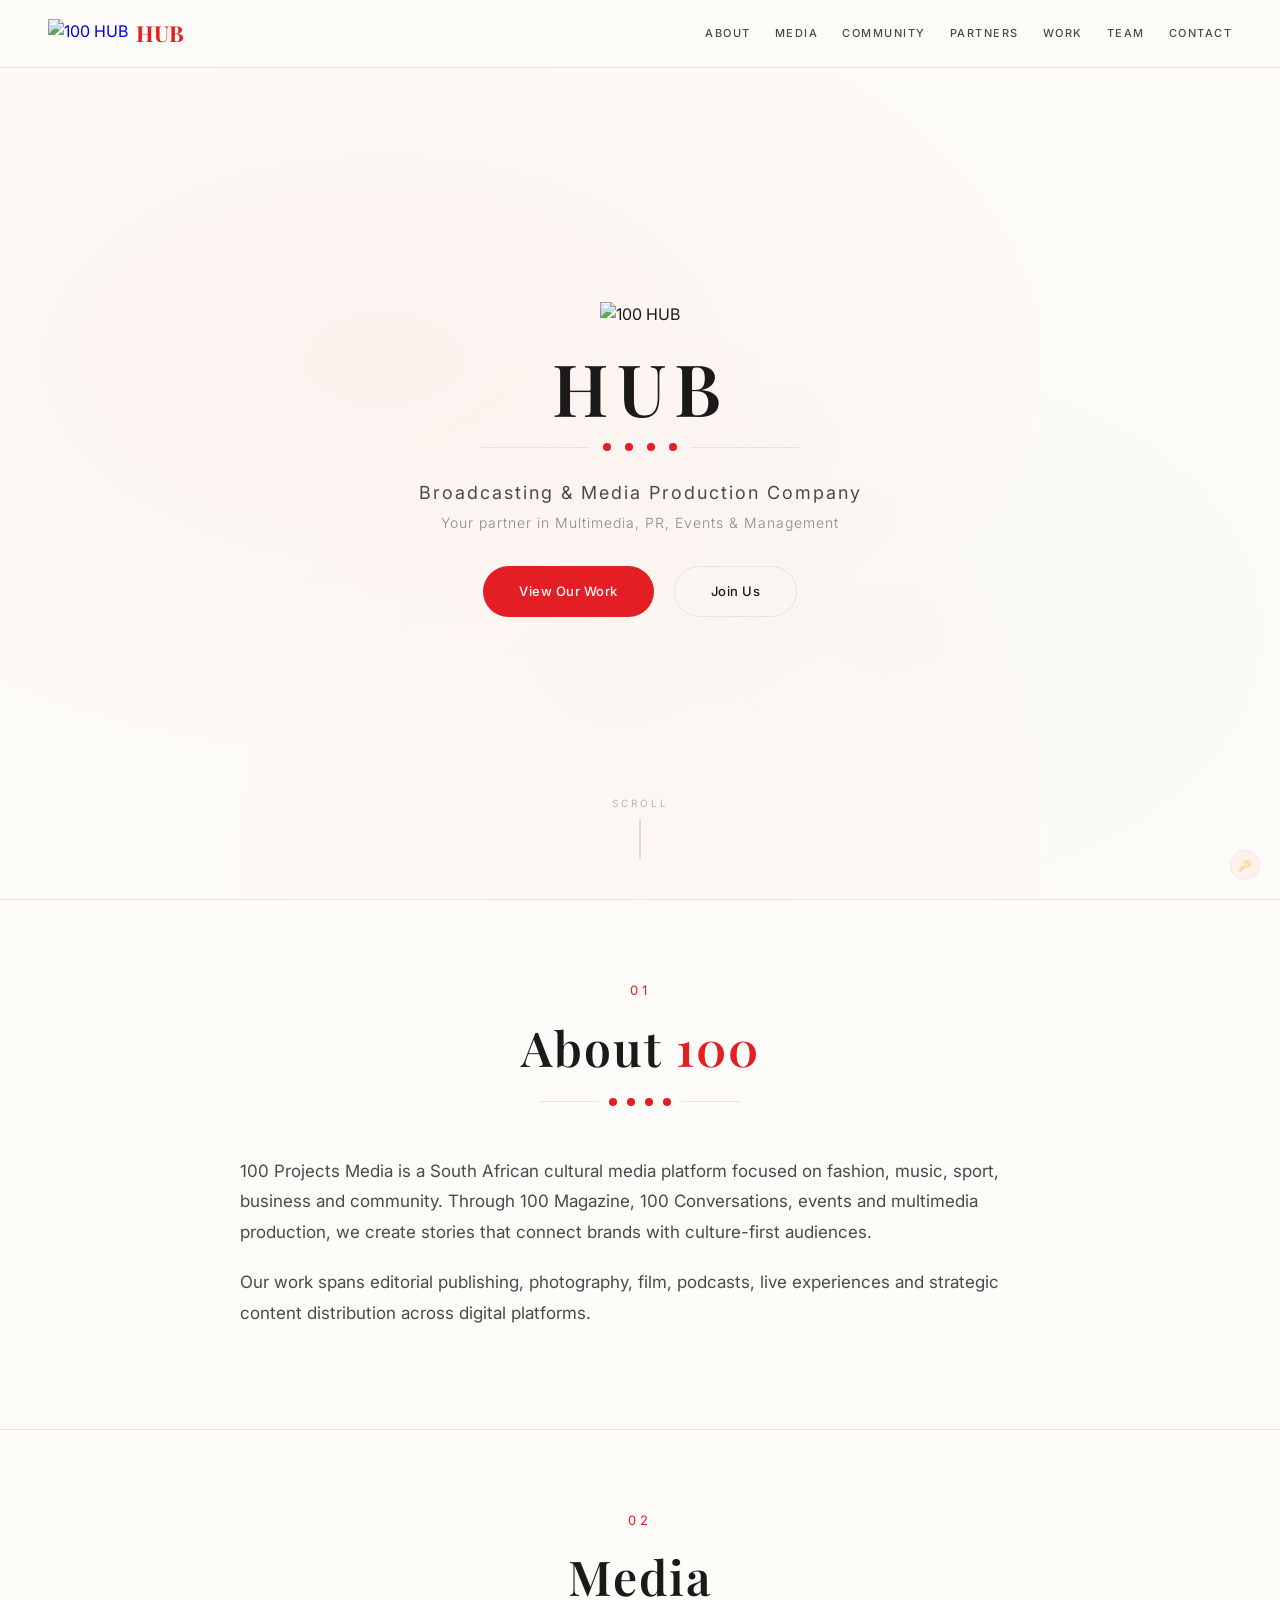
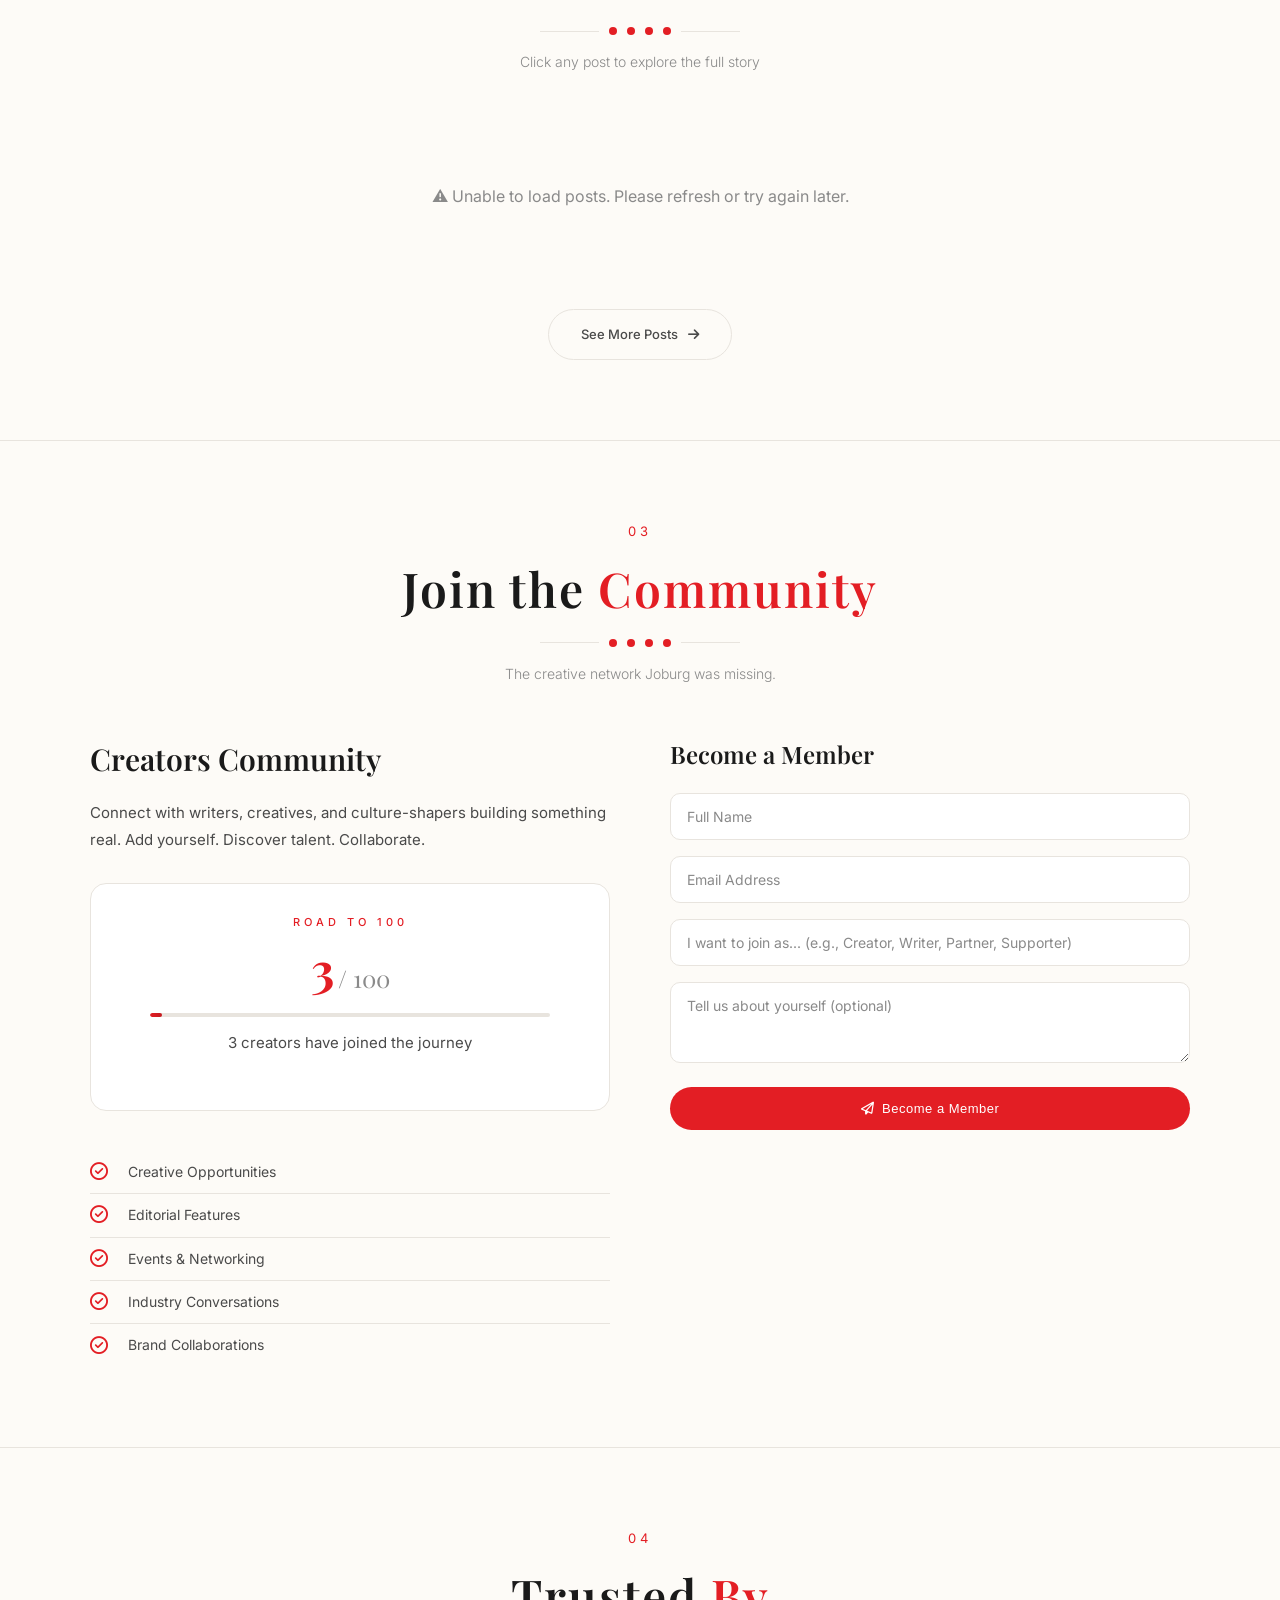
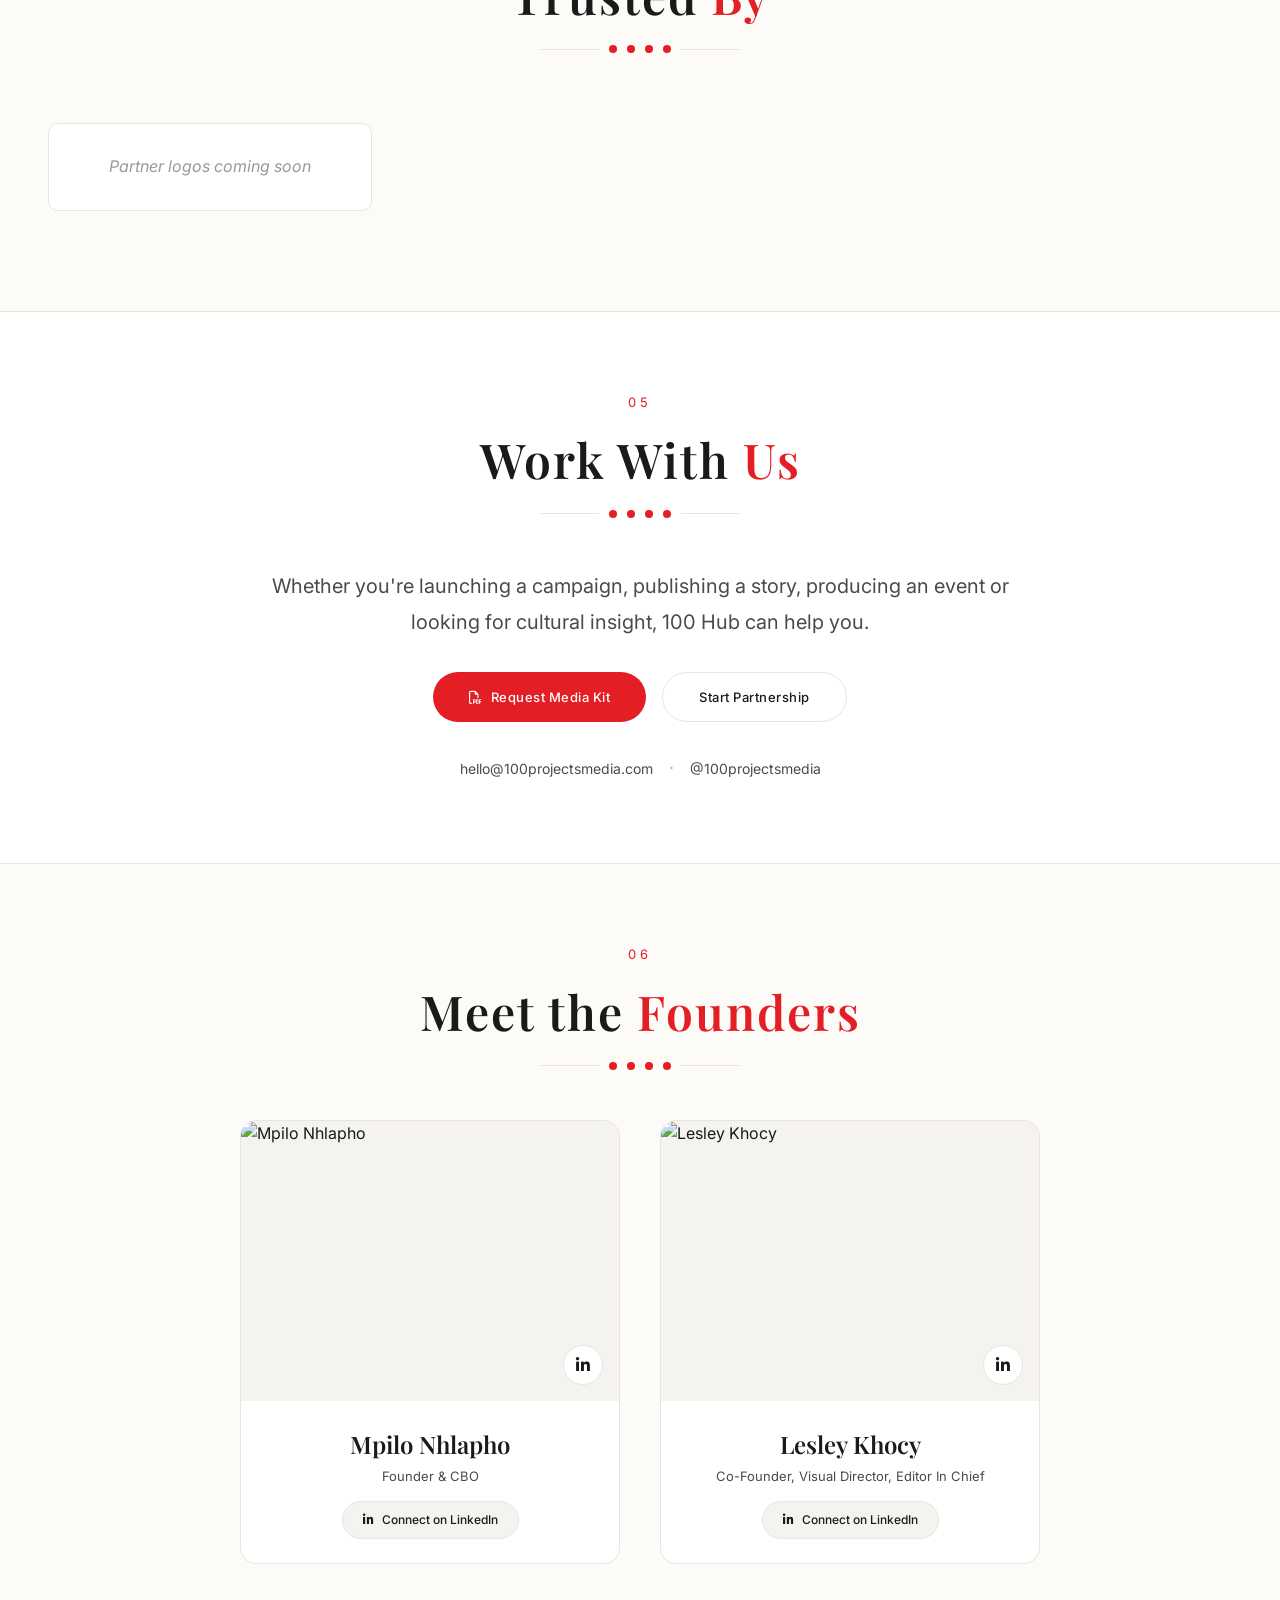
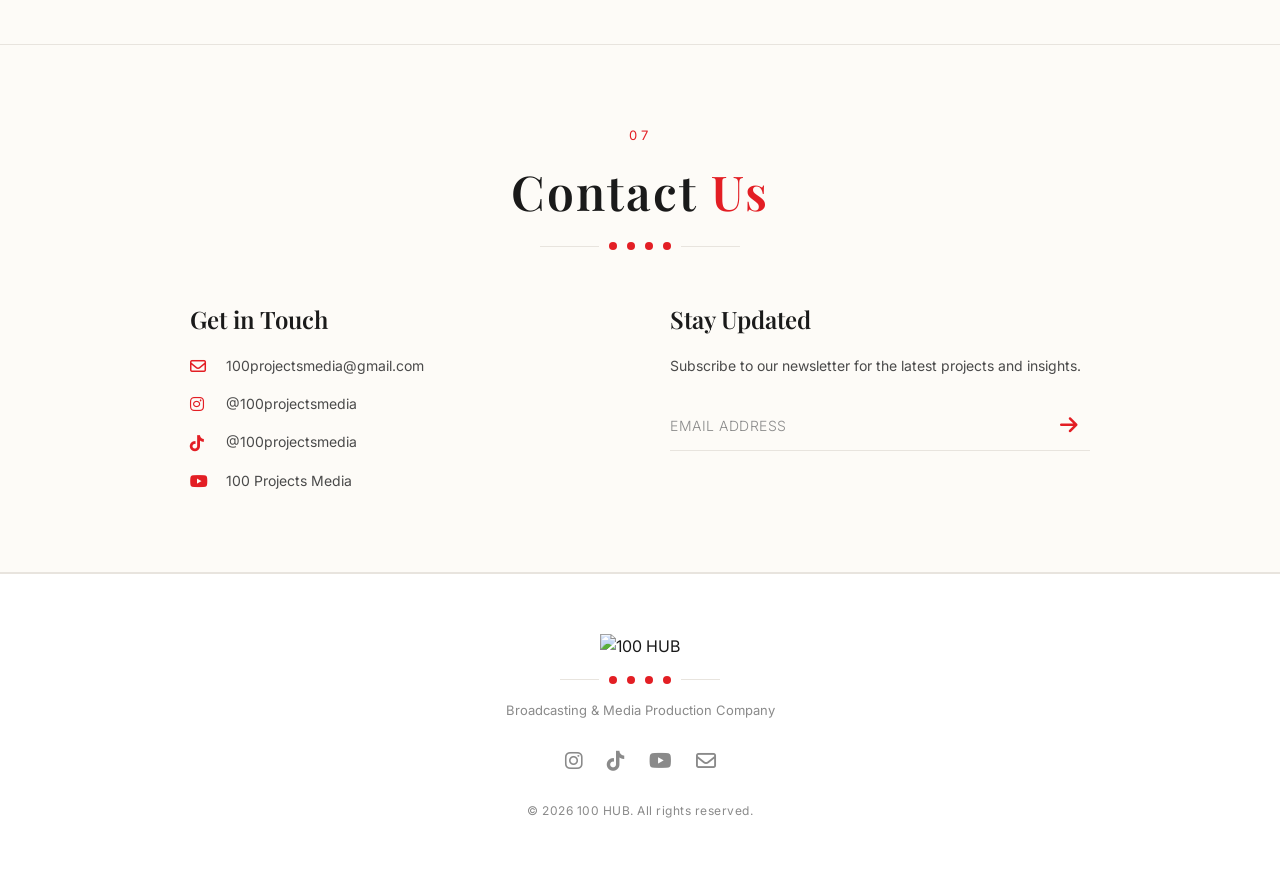
==== commit bce52482: "fix" ====
--- a/index.html
+++ b/index.html
@@ -31,7 +31,7 @@
                     <a href="#feed">Media</a>
                     <a href="#community">Community</a>
                     <a href="#partners">Partners</a>
-                    <a href="#work">Work With Us</a>
+                    <a href="#work">Work</a>
                     <a href="#team">Team</a>
                     <a href="#contact">Contact</a>
                 </div>
@@ -250,7 +250,9 @@
             <div class="work-content">
                 <p class="work-text">Whether you're launching a campaign, publishing a story, producing an event or looking for cultural insight, 100 Hub can help you.</p>
                 <div class="work-actions">
-                    <a href="#" class="btn-primary">Request Media Kit</a>
+                    <a href="#" class="btn-primary" id="mediaKitBtn">
+                        <i class="fa-regular fa-file-pdf"></i> Request Media Kit
+                    </a>
                     <a href="#" class="btn-secondary">Start Partnership</a>
                 </div>
                 <div class="work-contact">
@@ -636,7 +638,7 @@
                 `;
             }).join('');
             
-            // Click any post to open modal (clicking anywhere on the post)
+            // Click ANYWHERE on the post to open modal
             document.querySelectorAll('.feed-item').forEach(item => {
                 item.addEventListener('click', function(e) {
                     // If the click is on the "Read Full Story" button, let the button handle it
@@ -690,11 +692,10 @@
                 return;
             }
 
-            // Double the logos for seamless infinite scroll
             const logos = [...partnerLogos, ...partnerLogos];
             track.innerHTML = logos.map(logo => `
                 <div class="partner-logo-item">
-                    <img src="${logo.url}" alt="${logo.name}" title="${logo.name}" />
+                    <img src="${logo.url}" alt="${logo.name}" title="${logo.name}" onerror="this.style.display='none'" />
                 </div>
             `).join('');
         }
@@ -809,6 +810,31 @@
         modalOverlay.addEventListener('click', closeModal);
         document.addEventListener('keydown', (e) => {
             if (e.key === 'Escape') closeModal();
+        });
+
+        // ==========================================
+        // MEDIA KIT DOWNLOAD
+        // ==========================================
+        document.getElementById('mediaKitBtn').addEventListener('click', function(e) {
+            e.preventDefault();
+            const pdfUrl = '/media-kit.pdf';
+            
+            fetch(pdfUrl, { method: 'HEAD' })
+                .then(response => {
+                    if (response.ok) {
+                        const link = document.createElement('a');
+                        link.href = pdfUrl;
+                        link.download = '100_HUB_Media_Kit.pdf';
+                        document.body.appendChild(link);
+                        link.click();
+                        document.body.removeChild(link);
+                    } else {
+                        alert('📄 Media Kit coming soon. Please check back later.');
+                    }
+                })
+                .catch(() => {
+                    alert('📄 Media Kit coming soon. Please check back later.');
+                });
         });
 
         // ==========================================
--- a/style.css
+++ b/style.css
@@ -6,7 +6,7 @@
 :root {
     --red: #E31E24;
     --red-dark: #C41A1F;
-    --red-glow: rgba(227, 30, 36, 0.1);
+    --red-glow: rgba(227, 30, 36, 0.08);
     --white: #FFFFFF;
     --warm-white: #FDFBF7;
     --gray-light: #F5F3EF;
@@ -15,10 +15,10 @@
     --text-primary: #1A1A1A;
     --text-secondary: #4A4A4A;
     --text-muted: #8A8A8A;
-    --shadow-sm: 0 4px 20px rgba(0, 0, 0, 0.03);
-    --shadow-md: 0 8px 40px rgba(0, 0, 0, 0.05);
-    --shadow-lg: 0 16px 56px rgba(0, 0, 0, 0.08);
-    --shadow-red: 0 4px 28px rgba(227, 30, 36, 0.12);
+    --shadow-sm: 0 4px 16px rgba(0, 0, 0, 0.03);
+    --shadow-md: 0 8px 32px rgba(0, 0, 0, 0.05);
+    --shadow-lg: 0 16px 48px rgba(0, 0, 0, 0.08);
+    --shadow-red: 0 4px 24px rgba(227, 30, 36, 0.12);
     --radius: 16px;
     --radius-sm: 10px;
     --transition: all 0.6s cubic-bezier(0.25, 0.46, 0.45, 0.94);
@@ -935,21 +935,11 @@
     max-height: 50px;
     max-width: 120px;
     object-fit: contain;
-    filter: grayscale(0%);
-    transition: filter 0.3s ease;
-}
-
-.partner-logo-item:hover img {
-    filter: grayscale(0%);
 }
 
 @keyframes scrollPartnerLogos {
-    0% {
-        transform: translateX(0);
-    }
-    100% {
-        transform: translateX(-50%);
-    }
+    0% { transform: translateX(0); }
+    100% { transform: translateX(-50%); }
 }
 
 /* ==========================================
@@ -1350,7 +1340,7 @@
    PRINT
    ========================================== */
 @media print {
-    .navbar, .nav-toggle, .hero-scroll, .post-modal, #postIdTool, .post-id-toast {
+    .navbar, .nav-toggle, .hero-scroll, .post-modal, #postIdTool {
         display: none !important;
     }
     body {
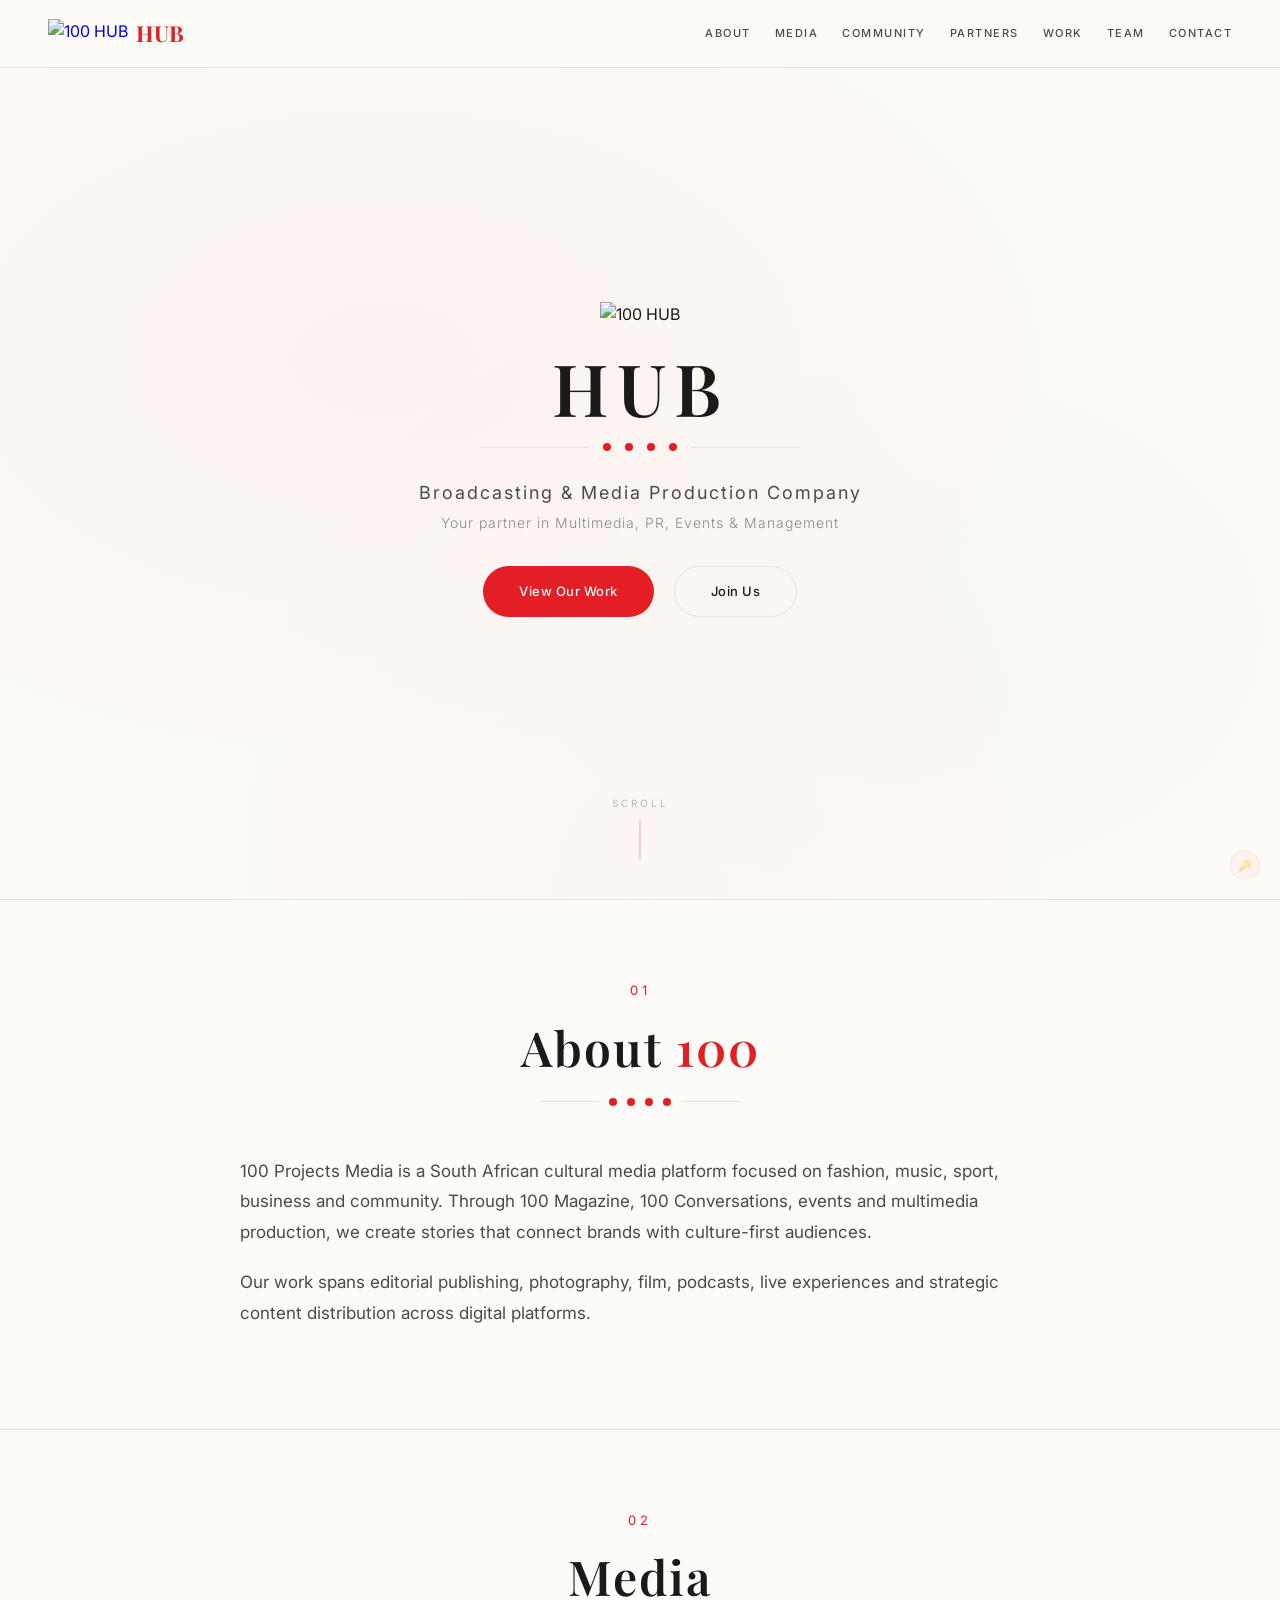
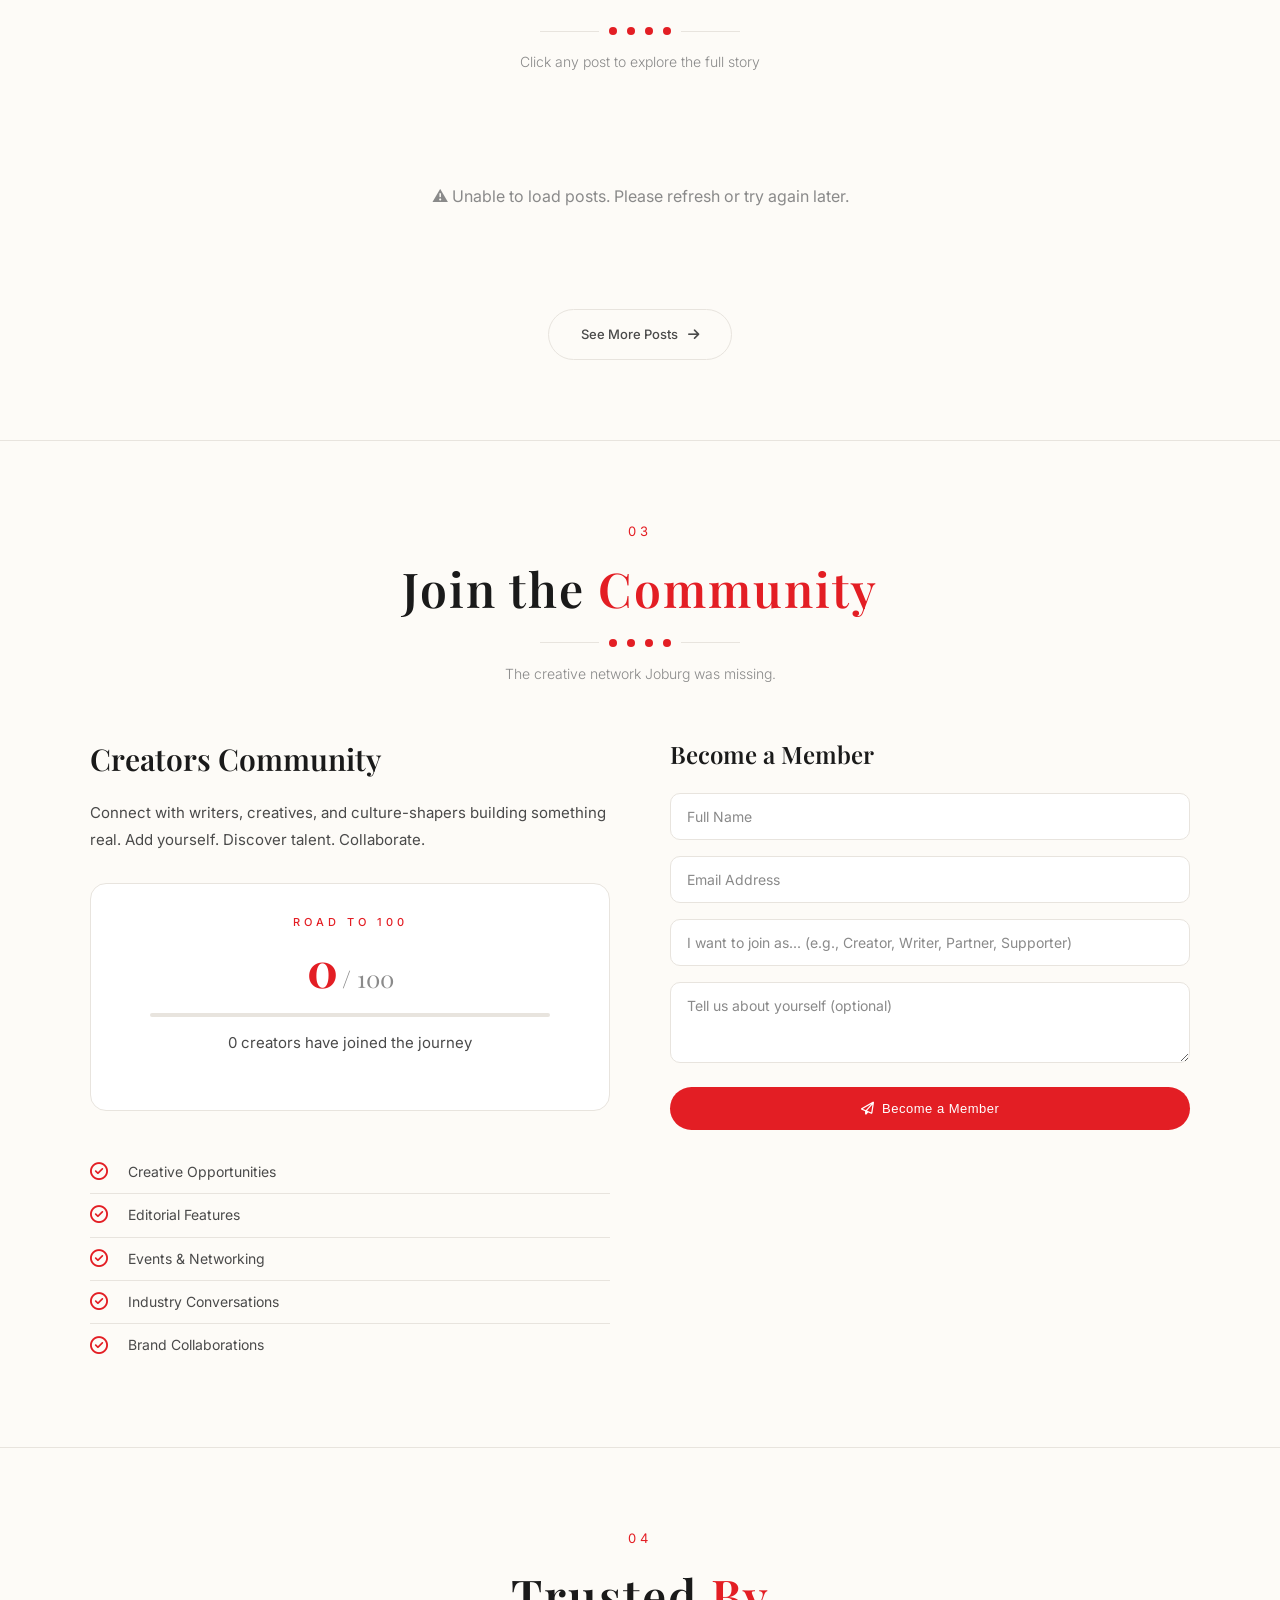
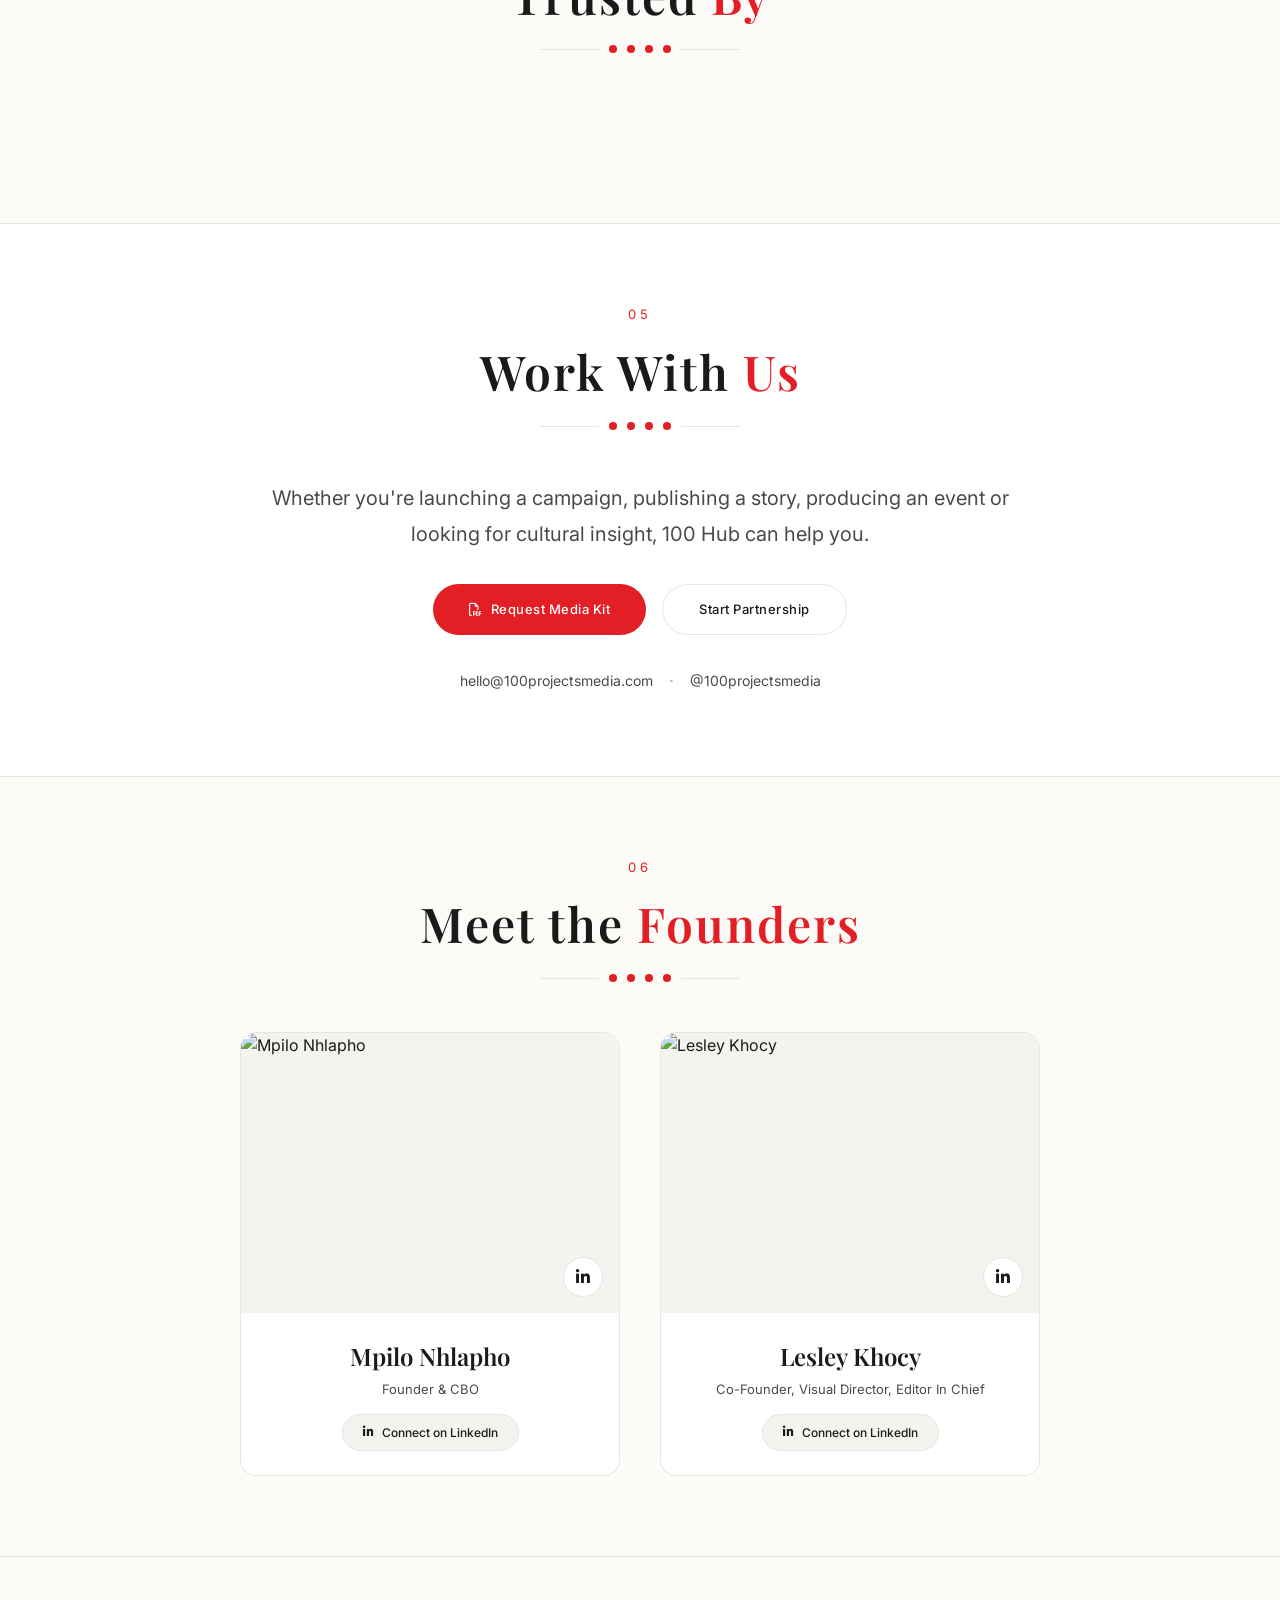
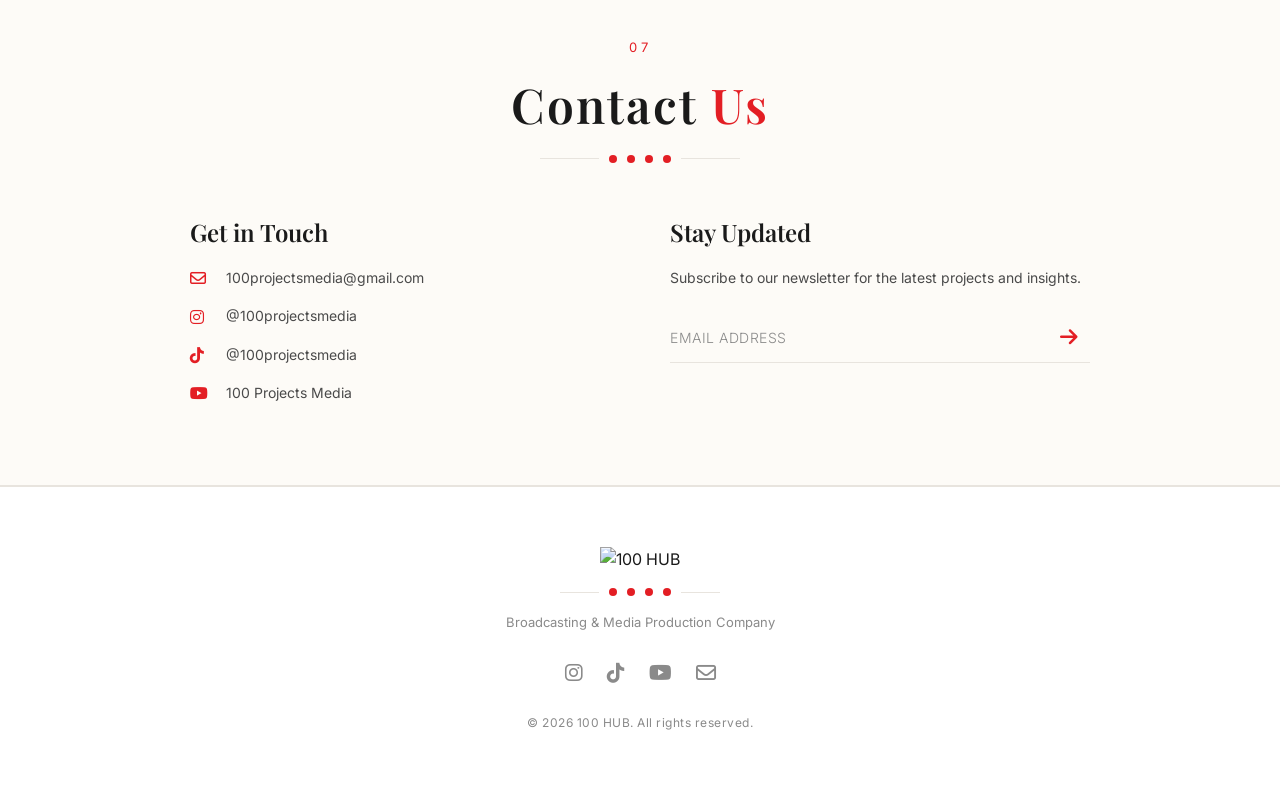
==== commit e9c5582a: "Fixed member signup, partners, and media kit" ====
--- a/index.html
+++ b/index.html
@@ -392,509 +392,258 @@
         </div>
     </footer>
 
-    <!-- ==================== JAVASCRIPT ==================== -->
-    <script>
-        // ==========================================
-        // BEHOLD FEED CONFIG
-        // ==========================================
-        const BEHOLD_FEED_ID = 'qBmSl39X4hdPVipZS1UR';
-        const FEED_URL = `https://feeds.behold.so/${BEHOLD_FEED_ID}`;
-
-        // ==========================================
-        // ARTICLES — SHEET.BEST API (Google Sheets)
-        // ==========================================
-        const ARTICLES_API_URL = 'https://api.sheetbest.com/sheets/ea89e6d2-3087-4506-ab5b-31e9802bcd62';
-        const FALLBACK_ARTICLES_URL = 'articles.json';
-
-        let articleLinks = {};
-
-        async function loadArticles() {
-            try {
-                const response = await fetch(ARTICLES_API_URL);
-                if (response.ok) {
-                    const data = await response.json();
-                    if (Array.isArray(data)) {
-                        articleLinks = {};
-                        data.forEach(row => {
-                            if (row.postId && row.articleUrl) {
-                                articleLinks[row.postId] = row.articleUrl;
-                            }
-                        });
-                        console.log('📄 Articles loaded from Sheet.best:', Object.keys(articleLinks).length);
-                        return;
-                    }
+<script>
+    // ==========================================
+    // BEHOLD FEED CONFIG
+    // ==========================================
+    const BEHOLD_FEED_ID = 'qBmSl39X4hdPVipZS1UR';
+    const FEED_URL = `https://feeds.behold.so/${BEHOLD_FEED_ID}`;
+
+    // ==========================================
+    // ARTICLES — SHEET.BEST API (Google Sheets)
+    // ==========================================
+    const ARTICLES_API_URL = 'https://api.sheetbest.com/sheets/ea89e6d2-3087-4506-ab5b-31e9802bcd62';
+    let articleLinks = {};
+
+    async function loadArticles() {
+        try {
+            const response = await fetch(ARTICLES_API_URL);
+            if (response.ok) {
+                const data = await response.json();
+                if (Array.isArray(data)) {
+                    articleLinks = {};
+                    data.forEach(row => {
+                        if (row.postId && row.articleUrl) {
+                            articleLinks[row.postId] = row.articleUrl;
+                        }
+                    });
+                    console.log('📄 Articles loaded:', Object.keys(articleLinks).length);
                 }
-                console.log('📄 Trying fallback...');
-                const fallbackResponse = await fetch(FALLBACK_ARTICLES_URL);
-                if (fallbackResponse.ok) {
-                    const data = await fallbackResponse.json();
-                    if (data.articles) {
-                        articleLinks = data.articles;
-                        console.log('📄 Articles loaded from fallback:', Object.keys(articleLinks).length);
-                    }
-                }
-            } catch (error) {
-                console.log('ℹ️ Could not load articles');
-                articleLinks = {};
-            }
-        }
-
-        function getArticleUrl(postId) {
-            return articleLinks[postId] || null;
-        }
-
-        // ==========================================
-        // API ENDPOINT (Netlify Function)
-        // ==========================================
-        const API_URL = '/.netlify/functions/signup';
-
-        // ==========================================
-        // MEMBER COUNT
-        // ==========================================
-        const MAX_MEMBERS = 100;
-
-        function getMemberCount() {
-            let count = localStorage.getItem('memberCount');
-            if (count === null) {
-                localStorage.setItem('memberCount', 3);
-                return 3;
-            }
-            return parseInt(count);
-        }
-
-        function setMemberCount(count) {
-            localStorage.setItem('memberCount', count);
-            updateCounterDisplay();
-        }
-
-        function updateCounterDisplay() {
-            const count = getMemberCount();
-            const counter = document.getElementById('memberCount');
-            const progress = document.getElementById('progressBar');
-            const status = document.getElementById('roadStatus');
-            const form = document.getElementById('signupForm');
-            const fullMsg = document.getElementById('formFull');
-            const successMsg = document.getElementById('formSuccess');
-            const submitBtn = document.getElementById('submitBtn');
-
-            if (counter) counter.textContent = count;
-            if (progress) progress.style.width = (count / MAX_MEMBERS) * 100 + '%';
-            if (status) status.textContent = count + ' creators have joined the journey';
-
-            if (count >= MAX_MEMBERS) {
-                if (form) form.style.display = 'none';
-                if (fullMsg) fullMsg.style.display = 'block';
-                if (successMsg) successMsg.style.display = 'none';
-                if (submitBtn) submitBtn.disabled = true;
+            }
+        } catch (error) {
+            console.log('ℹ️ Could not load articles');
+        }
+    }
+
+    function getArticleUrl(postId) {
+        return articleLinks[postId] || null;
+    }
+
+    // ==========================================
+    // API ENDPOINTS
+    // ==========================================
+    const API_BASE = '/.netlify/functions';
+
+    // ==========================================
+    // MEMBER COUNT (from Google Sheets)
+    // ==========================================
+    const MAX_MEMBERS = 100;
+
+    async function getMemberCount() {
+        try {
+            const response = await fetch(`${API_BASE}/members`);
+            if (response.ok) {
+                const data = await response.json();
+                return data.count || 0;
+            }
+            return 0;
+        } catch (error) {
+            console.log('Could not get member count');
+            return 0;
+        }
+    }
+
+    function updateCounterDisplay(count) {
+        const counter = document.getElementById('memberCount');
+        const progress = document.getElementById('progressBar');
+        const status = document.getElementById('roadStatus');
+        const form = document.getElementById('signupForm');
+        const fullMsg = document.getElementById('formFull');
+        const successMsg = document.getElementById('formSuccess');
+        const submitBtn = document.getElementById('submitBtn');
+
+        if (counter) counter.textContent = count || 0;
+        if (progress) progress.style.width = ((count || 0) / MAX_MEMBERS) * 100 + '%';
+        if (status) status.textContent = (count || 0) + ' creators have joined the journey';
+
+        if (count >= MAX_MEMBERS) {
+            if (form) form.style.display = 'none';
+            if (fullMsg) fullMsg.style.display = 'block';
+            if (successMsg) successMsg.style.display = 'none';
+            if (submitBtn) submitBtn.disabled = true;
+        } else {
+            if (fullMsg) fullMsg.style.display = 'none';
+        }
+    }
+
+    // ==========================================
+    // MEMBERSHIP FORM SUBMISSION
+    // ==========================================
+    document.getElementById('membershipForm').addEventListener('submit', function(e) {
+        e.preventDefault();
+
+        const name = document.getElementById('memberName').value;
+        const email = document.getElementById('memberEmail').value;
+        const role = document.getElementById('memberRole').value;
+        const message = document.getElementById('memberMessage').value;
+
+        if (!name || !email || !role) {
+            alert('Please fill in all required fields.');
+            return;
+        }
+
+        const submitBtn = document.getElementById('submitBtn');
+        submitBtn.disabled = true;
+        submitBtn.innerHTML = '<i class="fa-solid fa-spinner fa-spin"></i> Submitting...';
+
+        fetch(`${API_BASE}/signup`, {
+            method: 'POST',
+            headers: { 'Content-Type': 'application/json' },
+            body: JSON.stringify({ name, email, role, message })
+        })
+        .then(response => {
+            if (!response.ok) {
+                return response.json().then(err => { throw new Error(err.error || 'Failed to save member data'); });
+            }
+            return response.json();
+        })
+        .then(result => {
+            if (result.success) {
+                updateCounterDisplay(result.count);
+                this.style.display = 'none';
+                document.getElementById('formSuccess').style.display = 'block';
+                this.reset();
             } else {
-                if (fullMsg) fullMsg.style.display = 'none';
-            }
-        }
-
-        // ==========================================
-        // MEMBERSHIP FORM SUBMISSION
-        // ==========================================
-        document.getElementById('membershipForm').addEventListener('submit', function(e) {
-            e.preventDefault();
-
-            const currentCount = getMemberCount();
-            if (currentCount >= MAX_MEMBERS) {
-                alert('The community is full! We\'ve reached 100 members.');
+                alert(result.error || 'Something went wrong. Please try again.');
+            }
+            submitBtn.disabled = false;
+            submitBtn.innerHTML = '<i class="fa-regular fa-paper-plane"></i> Become a Member';
+        })
+        .catch(error => {
+            console.error('Error:', error);
+            alert('❌ ' + error.message);
+            submitBtn.disabled = false;
+            submitBtn.innerHTML = '<i class="fa-regular fa-paper-plane"></i> Become a Member';
+        });
+    });
+
+    // ==========================================
+    // PARTNER LOGOS — Cloudinary API
+    // ==========================================
+    let partnerLogos = [];
+
+    async function loadPartners() {
+        try {
+            const response = await fetch(`${API_BASE}/partners`);
+            if (response.ok) {
+                const data = await response.json();
+                partnerLogos = data.logos || [];
+                renderPartnerLogos();
+            }
+        } catch (error) {
+            console.log('ℹ️ Could not load partner logos');
+        }
+    }
+
+    function renderPartnerLogos() {
+        const track = document.getElementById('partnersTrack');
+        if (!track) return;
+
+        if (partnerLogos.length === 0) {
+            track.innerHTML = `
+                <div class="partner-logo-item">
+                    <div style="padding:20px 40px; color:#999; font-style:italic; text-align:center; white-space:nowrap;">
+                        Partner logos coming soon
+                    </div>
+                </div>
+            `;
+            return;
+        }
+
+        // Double the logos for seamless infinite scroll
+        const logos = [...partnerLogos, ...partnerLogos];
+        track.innerHTML = logos.map(logo => `
+            <div class="partner-logo-item">
+                <img src="${logo.url}" alt="${logo.name}" title="${logo.name}" onerror="this.style.display='none'" />
+            </div>
+        `).join('');
+    }
+
+    // ==========================================
+    // FETCH AND RENDER FEED
+    // ==========================================
+    async function fetchFeed() {
+        const container = document.getElementById('instagramFeed');
+
+        try {
+            const response = await fetch(FEED_URL);
+            if (!response.ok) throw new Error('Failed to load feed');
+
+            const data = await response.json();
+            const posts = data.posts || data;
+
+            if (!posts || posts.length === 0) {
+                container.innerHTML = `<div class="feed-empty"><p>No posts found. Check back later!</p></div>`;
                 return;
             }
-            
-            const name = document.getElementById('memberName').value;
-            const email = document.getElementById('memberEmail').value;
-            const role = document.getElementById('memberRole').value;
-            const message = document.getElementById('memberMessage').value;
-            
-            if (!name || !email || !role) {
-                alert('Please fill in all required fields.');
-                return;
-            }
-            
-            const submitBtn = document.getElementById('submitBtn');
-            submitBtn.disabled = true;
-            submitBtn.innerHTML = '<i class="fa-solid fa-spinner fa-spin"></i> Submitting...';
-            
-            fetch(API_URL, {
-                method: 'POST',
-                headers: { 'Content-Type': 'application/json' },
-                body: JSON.stringify({ name, email, role, message })
-            })
-            .then(response => {
-                if (!response.ok) {
-                    return response.json().then(err => { throw new Error(err.error || 'Failed to save member data'); });
-                }
-                return response.json();
-            })
-            .then(result => {
-                if (result.success) {
-                    localStorage.setItem('memberCount', result.count);
-                    updateCounterDisplay();
-                    this.style.display = 'none';
-                    document.getElementById('formSuccess').style.display = 'block';
-                    this.reset();
-                } else {
-                    alert(result.error || 'Something went wrong. Please try again.');
-                }
-                submitBtn.disabled = false;
-                submitBtn.innerHTML = '<i class="fa-regular fa-paper-plane"></i> Become a Member';
-            })
-            .catch(error => {
-                console.error('Error:', error);
-                alert('❌ ' + error.message);
-                submitBtn.disabled = false;
-                submitBtn.innerHTML = '<i class="fa-regular fa-paper-plane"></i> Become a Member';
-            });
-        });
-
-        // ==========================================
-        // FETCH AND RENDER FEED
-        // ==========================================
-        async function fetchFeed() {
-            const container = document.getElementById('instagramFeed');
-            
-            try {
-                const response = await fetch(FEED_URL);
-                if (!response.ok) throw new Error('Failed to load feed');
-                
-                const data = await response.json();
-                const posts = data.posts || data;
-                
-                if (!posts || posts.length === 0) {
-                    container.innerHTML = `<div class="feed-empty"><p>No posts found. Check back later!</p></div>`;
-                    return;
-                }
-                
-                renderPosts(posts, container);
-            } catch (error) {
-                console.error('Feed error:', error);
-                container.innerHTML = `
-                    <div class="feed-error">
-                        <p>⚠️ Unable to load posts. Please refresh or try again later.</p>
-                    </div>
-                `;
-            }
-        }
-
-        function renderPosts(posts, container) {
-            container.innerHTML = posts.map((post, index) => {
-                let imageUrl = '';
-                let videoUrl = '';
-                let isVideo = post.mediaType === 'VIDEO' || post.isReel === true;
-                
-                if (isVideo && post.mediaUrl) {
-                    videoUrl = post.mediaUrl;
-                }
-                
-                if (post.sizes?.large?.mediaUrl) {
-                    imageUrl = post.sizes.large.mediaUrl;
-                } else if (post.mediaUrl && !isVideo) {
-                    imageUrl = post.mediaUrl;
-                } else if (post.sizes?.medium?.mediaUrl) {
-                    imageUrl = post.sizes.medium.mediaUrl;
-                }
-                
-                if (post.mediaType === 'CAROUSEL_ALBUM' && post.children?.length > 0) {
-                    const child = post.children[0];
-                    if (child.sizes?.large?.mediaUrl) imageUrl = child.sizes.large.mediaUrl;
-                    else if (child.mediaUrl) imageUrl = child.mediaUrl;
-                    isVideo = false;
-                }
-                
-                const caption = post.prunedCaption || post.caption || '';
-                const truncatedCaption = caption.length > 120 ? caption.substring(0, 120) + '...' : caption;
-                const date = post.timestamp ? new Date(post.timestamp).toLocaleDateString('en-US', {
-                    month: 'long',
-                    day: 'numeric',
-                    year: 'numeric'
-                }) : '';
-                const writer = "100 HUB";
-                
-                let mediaHtml = '';
-                if (isVideo && videoUrl) {
-                    mediaHtml = `
-                        <video src="${videoUrl}" muted loop playsinline autoplay></video>
-                        <span class="feed-play"><i class="fa-solid fa-play"></i></span>
-                    `;
-                } else {
-                    mediaHtml = `<img src="${imageUrl}" alt="${caption.substring(0, 50)}" loading="lazy" />`;
-                }
-                
-                return `
-                    <div class="feed-item" data-post='${JSON.stringify(post).replace(/'/g, "&#39;")}'>
-                        <div class="feed-image">
-                            ${mediaHtml}
-                        </div>
-                        <div class="feed-content">
-                            <p class="feed-caption">${truncatedCaption}</p>
-                            <div class="feed-meta">
-                                <span class="feed-writer"><i class="fa-regular fa-user"></i> ${writer}</span>
-                                <span class="feed-date"><i class="fa-regular fa-calendar"></i> ${date}</span>
-                            </div>
-                        </div>
-                    </div>
-                `;
-            }).join('');
-            
-            // Click ANYWHERE on the post to open modal
-            document.querySelectorAll('.feed-item').forEach(item => {
-                item.addEventListener('click', function(e) {
-                    // If the click is on the "Read Full Story" button, let the button handle it
-                    if (e.target.closest('.feed-link')) return;
-                    const link = this.querySelector('.feed-link');
-                    if (link) {
-                        openPostModal(link);
-                    }
-                });
-            });
-            
-            document.querySelectorAll('.feed-image video').forEach(video => {
-                video.addEventListener('mouseenter', () => video.play());
-                video.addEventListener('mouseleave', () => video.pause());
-                if (video.getBoundingClientRect().top < window.innerHeight) {
-                    video.play();
-                }
-            });
-        }
-
-        // ==========================================
-        // PARTNER LOGOS
-        // ==========================================
-        let partnerLogos = [];
-
-        async function loadPartners() {
-            try {
-                const response = await fetch('/partners.json');
-                if (response.ok) {
-                    const data = await response.json();
-                    partnerLogos = data.logos || [];
-                    renderPartnerLogos();
-                }
-            } catch (error) {
-                console.log('ℹ️ Could not load partner logos');
-            }
-        }
-
-        function renderPartnerLogos() {
-            const track = document.getElementById('partnersTrack');
-            if (!track) return;
-
-            if (partnerLogos.length === 0) {
-                track.innerHTML = `
-                    <div class="partner-logo-item">
-                        <div style="padding:20px 40px; color:#999; font-style:italic; text-align:center; white-space:nowrap;">
-                            Partner logos coming soon
-                        </div>
-                    </div>
-                `;
-                return;
-            }
-
-            const logos = [...partnerLogos, ...partnerLogos];
-            track.innerHTML = logos.map(logo => `
-                <div class="partner-logo-item">
-                    <img src="${logo.url}" alt="${logo.name}" title="${logo.name}" onerror="this.style.display='none'" />
-                </div>
-            `).join('');
-        }
-
-        // ==========================================
-        // POST MODAL
-        // ==========================================
-        const modal = document.getElementById('postModal');
-        const modalBody = document.getElementById('modalBody');
-        const modalClose = document.getElementById('modalClose');
-        const modalOverlay = document.getElementById('modalOverlay');
-
-        function openPostModal(element) {
-            const item = element.closest('.feed-item');
-            const postData = JSON.parse(item.dataset.post);
-            
-            let imageUrl = '';
-            let videoUrl = '';
-            let isVideo = postData.mediaType === 'VIDEO' || postData.isReel === true;
-            
-            if (isVideo && postData.mediaUrl) {
-                videoUrl = postData.mediaUrl;
-            }
-            
-            if (postData.sizes?.large?.mediaUrl) {
-                imageUrl = postData.sizes.large.mediaUrl;
-            } else if (postData.mediaUrl && !isVideo) {
-                imageUrl = postData.mediaUrl;
-            } else if (postData.sizes?.medium?.mediaUrl) {
-                imageUrl = postData.sizes.medium.mediaUrl;
-            }
-            
-            if (postData.mediaType === 'CAROUSEL_ALBUM' && postData.children?.length > 0) {
-                const child = postData.children[0];
-                if (child.sizes?.large?.mediaUrl) imageUrl = child.sizes.large.mediaUrl;
-                else if (child.mediaUrl) imageUrl = child.mediaUrl;
-                isVideo = false;
-            }
-            
-            const caption = postData.prunedCaption || postData.caption || '';
-            const date = postData.timestamp ? new Date(postData.timestamp).toLocaleDateString('en-US', {
-                month: 'long',
-                day: 'numeric',
-                year: 'numeric'
-            }) : '';
-            const writer = "100 HUB";
-            const permalink = postData.permalink || '#';
-            
-            const articleUrl = getArticleUrl(postData.id);
-            const hasArticle = articleUrl !== null;
-            
-            let mediaHtml = '';
-            if (isVideo && videoUrl) {
-                mediaHtml = `
-                    <video src="${videoUrl}" controls playsinline autoplay></video>
-                `;
-            } else {
-                mediaHtml = `<img src="${imageUrl}" alt="${caption.substring(0, 50)}" />`;
-            }
-            
-            let articleButtonHtml = '';
-            if (hasArticle) {
-                articleButtonHtml = `
-                    <a href="${articleUrl}" target="_blank" class="btn-primary">
-                        <i class="fa-regular fa-file-lines"></i> View Full Article
-                    </a>
-                `;
-            }
-            
-            modalBody.innerHTML = `
-                <div class="modal-image">
-                    ${mediaHtml}
-                </div>
-                <div class="modal-text">
-                    <div class="modal-meta">
-                        <span class="modal-writer"><i class="fa-regular fa-user"></i> ${writer}</span>
-                        <span class="modal-date"><i class="fa-regular fa-calendar"></i> ${date}</span>
-                        ${hasArticle ? `<span class="modal-article-badge"><i class="fa-regular fa-file-lines"></i> Article Available</span>` : ''}
-                    </div>
-                    <h2 class="modal-title">${caption.split('\n')[0] || 'Untitled'}</h2>
-                    <div class="modal-caption">${caption.replace(/\n/g, '<br>')}</div>
-                    <div class="modal-actions">
-                        ${articleButtonHtml}
-                        <a href="${permalink}" target="_blank" class="btn-secondary">
-                            <i class="fa-regular fa-eye"></i> View on Instagram
-                        </a>
-                    </div>
+
+            renderPosts(posts, container);
+        } catch (error) {
+            console.error('Feed error:', error);
+            container.innerHTML = `
+                <div class="feed-error">
+                    <p>⚠️ Unable to load posts. Please refresh or try again later.</p>
                 </div>
             `;
-            
-            modal.classList.add('active');
-            document.body.style.overflow = 'hidden';
-            
-            setTimeout(() => {
-                const modalVideo = document.querySelector('.modal-image video');
-                if (modalVideo) {
-                    modalVideo.play();
-                }
-            }, 500);
-        }
-
-        function closeModal() {
-            const modalVideo = document.querySelector('.modal-image video');
-            if (modalVideo) {
-                modalVideo.pause();
-            }
-            modal.classList.remove('active');
-            document.body.style.overflow = '';
-        }
-
-        modalClose.addEventListener('click', closeModal);
-        modalOverlay.addEventListener('click', closeModal);
-        document.addEventListener('keydown', (e) => {
-            if (e.key === 'Escape') closeModal();
-        });
-
-        // ==========================================
-        // MEDIA KIT DOWNLOAD
-        // ==========================================
-        document.getElementById('mediaKitBtn').addEventListener('click', function(e) {
-            e.preventDefault();
-            const pdfUrl = '/media-kit.pdf';
-            
-            fetch(pdfUrl, { method: 'HEAD' })
-                .then(response => {
-                    if (response.ok) {
-                        const link = document.createElement('a');
-                        link.href = pdfUrl;
-                        link.download = '100_HUB_Media_Kit.pdf';
-                        document.body.appendChild(link);
-                        link.click();
-                        document.body.removeChild(link);
-                    } else {
-                        alert('📄 Media Kit coming soon. Please check back later.');
-                    }
-                })
-                .catch(() => {
-                    alert('📄 Media Kit coming soon. Please check back later.');
-                });
-        });
-
-        // ==========================================
-        // NEWSLETTER FORM
-        // ==========================================
-        document.getElementById('newsletterForm').addEventListener('submit', function(e) {
-            e.preventDefault();
-            const email = this.querySelector('input[type="email"]').value;
-            if (email) {
-                alert('Thank you for subscribing! We\'ll keep you updated.');
-                this.querySelector('input').value = '';
-            }
-        });
-
-        // ==========================================
-        // MOBILE NAV
-        // ==========================================
-        document.querySelector('.nav-toggle').addEventListener('click', function() {
-            this.classList.toggle('active');
-            document.querySelector('.nav-links').classList.toggle('active');
-        });
-
-        document.querySelectorAll('.nav-links a').forEach(link => {
-            link.addEventListener('click', function() {
-                document.querySelector('.nav-links').classList.remove('active');
-                document.querySelector('.nav-toggle').classList.remove('active');
-            });
-        });
-
-        // ==========================================
-        // SMOOTH SCROLL
-        // ==========================================
-        document.querySelectorAll('.nav-links a, .hero-actions a').forEach(link => {
-            link.addEventListener('click', function(e) {
-                const href = this.getAttribute('href');
-                if (href && href.startsWith('#')) {
-                    e.preventDefault();
-                    const target = document.querySelector(href);
-                    if (target) {
-                        target.scrollIntoView({ behavior: 'smooth' });
-                    }
+        }
+    }
+
+    function renderPosts(posts, container) {
+        container.innerHTML = posts.map((post, index) => {
+            // ... (keep existing rendering logic)
+            // Make sure each post has data-post attribute and feed-link button
+        }).join('');
+
+        // Click ANYWHERE on the post to open modal
+        document.querySelectorAll('.feed-item').forEach(item => {
+            item.addEventListener('click', function(e) {
+                // If click is on the "Read Full Story" button, let it handle
+                if (e.target.closest('.feed-link')) return;
+                const link = this.querySelector('.feed-link');
+                if (link) {
+                    openPostModal(link);
                 }
             });
         });
 
-        // ==========================================
-        // INIT
-        // ==========================================
-        document.addEventListener('DOMContentLoaded', async function() {
-            await loadArticles();
-            await loadPartners();
-            fetchFeed();
-            updateCounterDisplay();
+        // Auto-play videos
+        document.querySelectorAll('.feed-image video').forEach(video => {
+            video.addEventListener('mouseenter', () => video.play());
+            video.addEventListener('mouseleave', () => video.pause());
+            if (video.getBoundingClientRect().top < window.innerHeight) {
+                video.play();
+            }
         });
-
-        console.log('🎯 100 HUB — Website Loaded');
-        console.log('📸 Feed ID:', BEHOLD_FEED_ID);
-        console.log('👥 Member Count:', getMemberCount(), '/', MAX_MEMBERS);
-        console.log('🤝 Partner Logos:', partnerLogos.length);
-    </script>
+    }
+
+    // ==========================================
+    // POST MODAL
+    // ==========================================
+    // ... (keep existing modal functions)
+
+    // ==========================================
+    // INIT
+    // ==========================================
+    document.addEventListener('DOMContentLoaded', async function() {
+        await loadArticles();
+        await loadPartners();
+        const memberCount = await getMemberCount();
+        updateCounterDisplay(memberCount);
+        fetchFeed();
+    });
+
+    console.log('🎯 100 HUB — Website Loaded');
+</script>
 
     <!-- ==================== POST ID TOOL ==================== -->
     <div id="postIdTool" style="display:none; position:fixed; bottom:80px; right:20px; max-width:360px; width:90%; max-height:60vh; overflow-y:auto; background:var(--white); border:1px solid #e0e0e0; border-radius:var(--radius-sm); padding:14px 16px; z-index:9998; box-shadow:0 4px 30px rgba(0,0,0,0.1);">
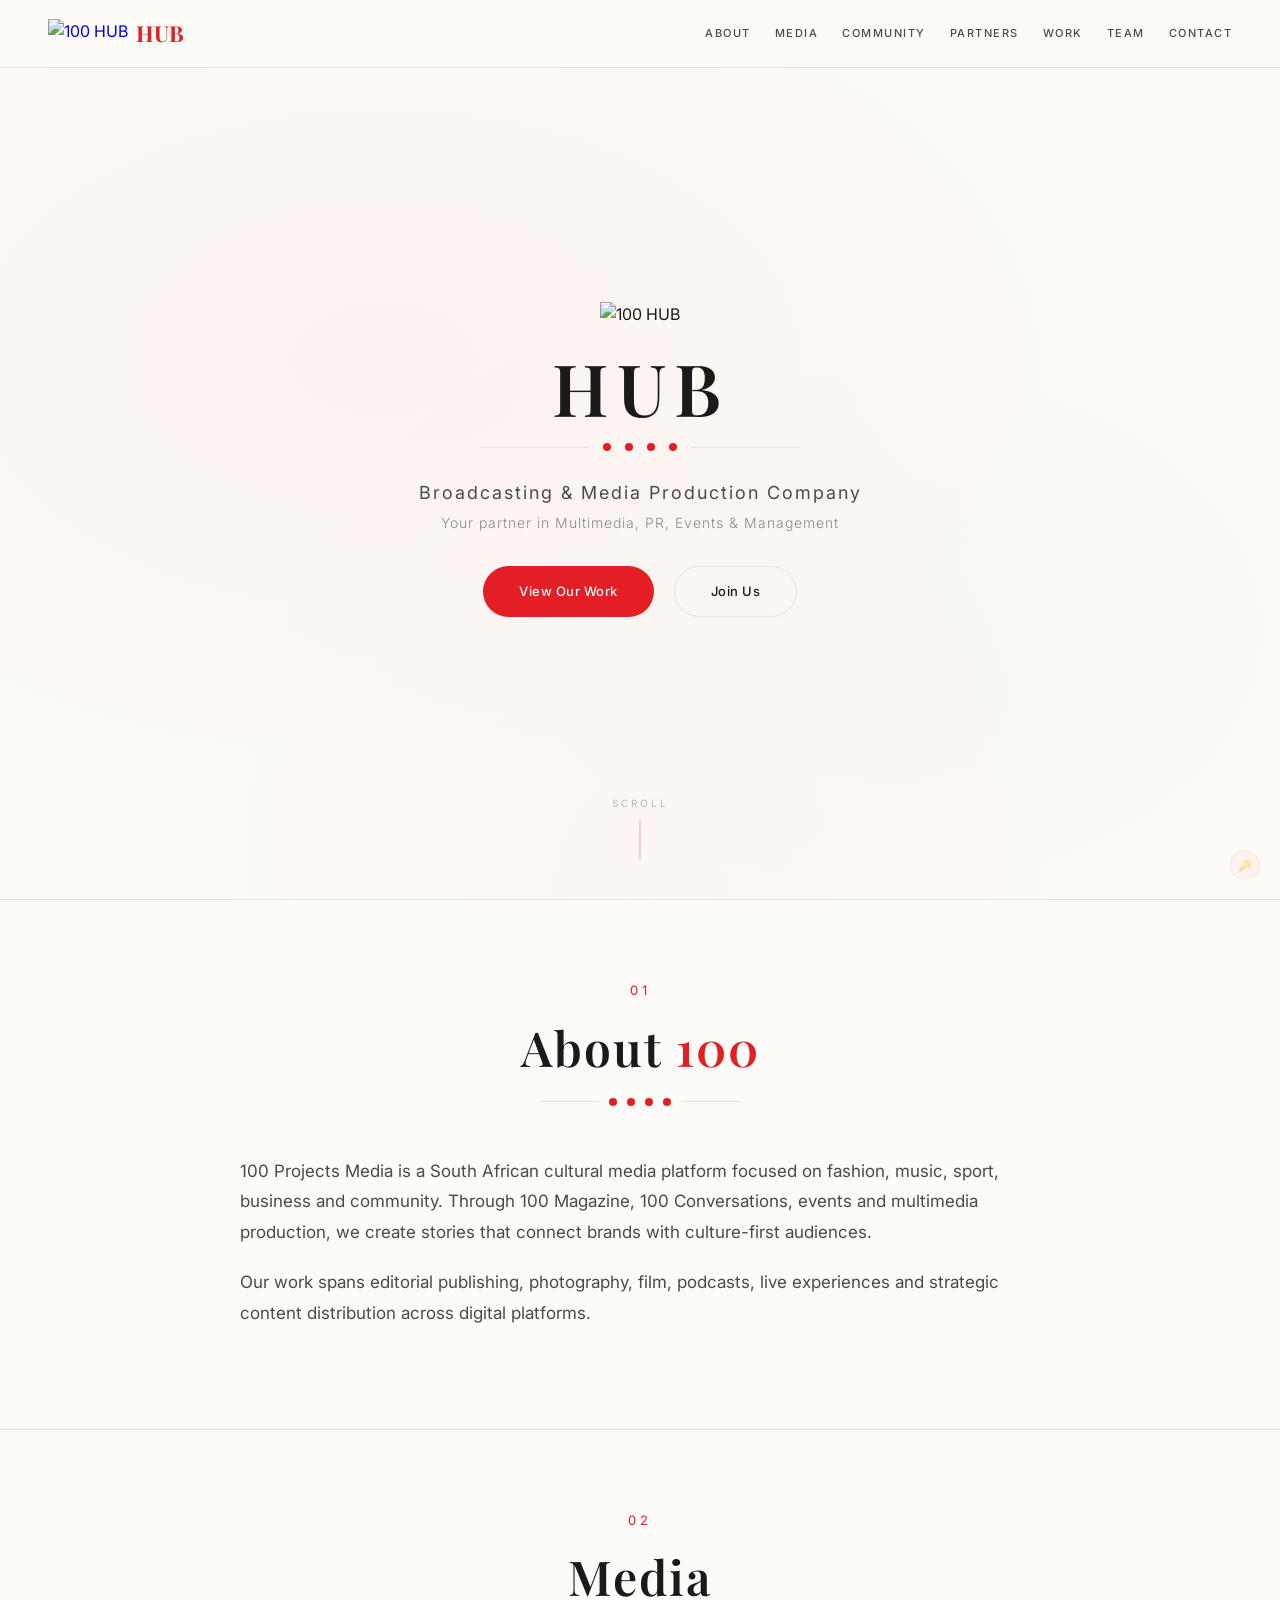
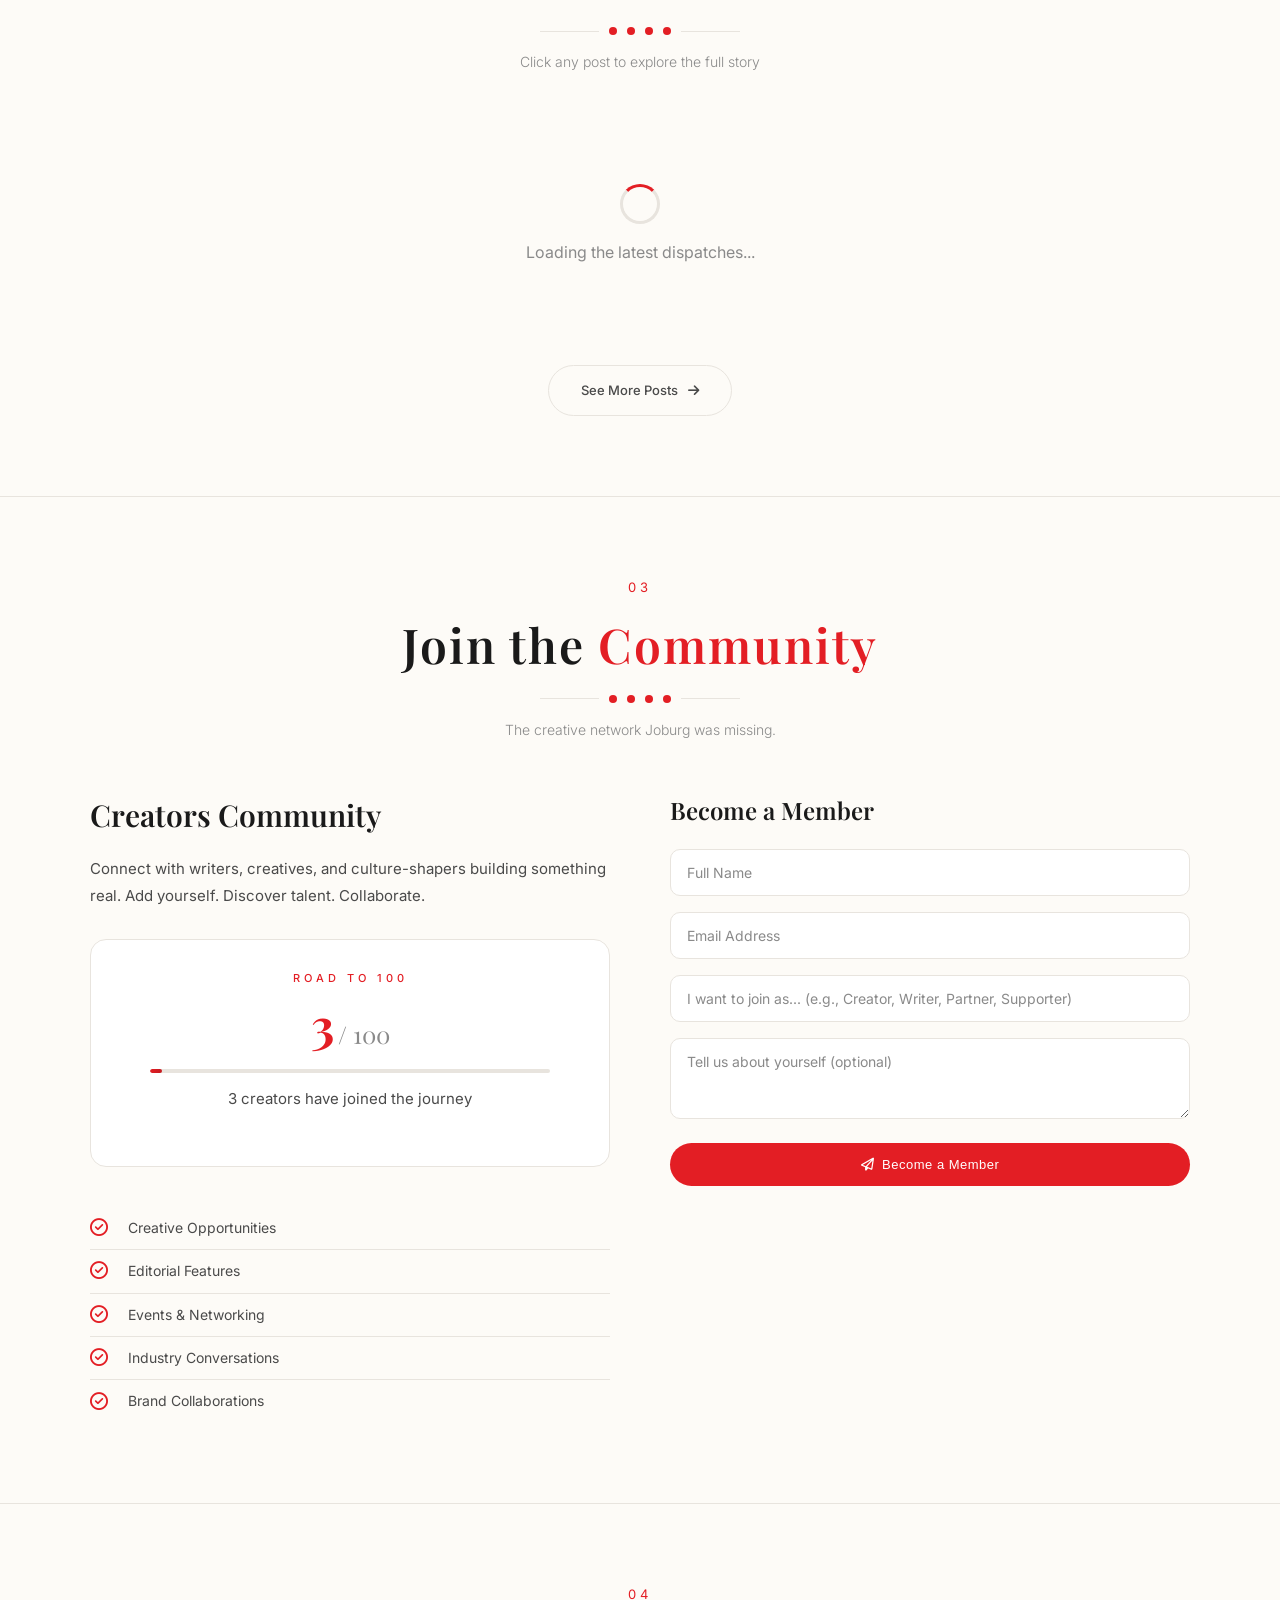
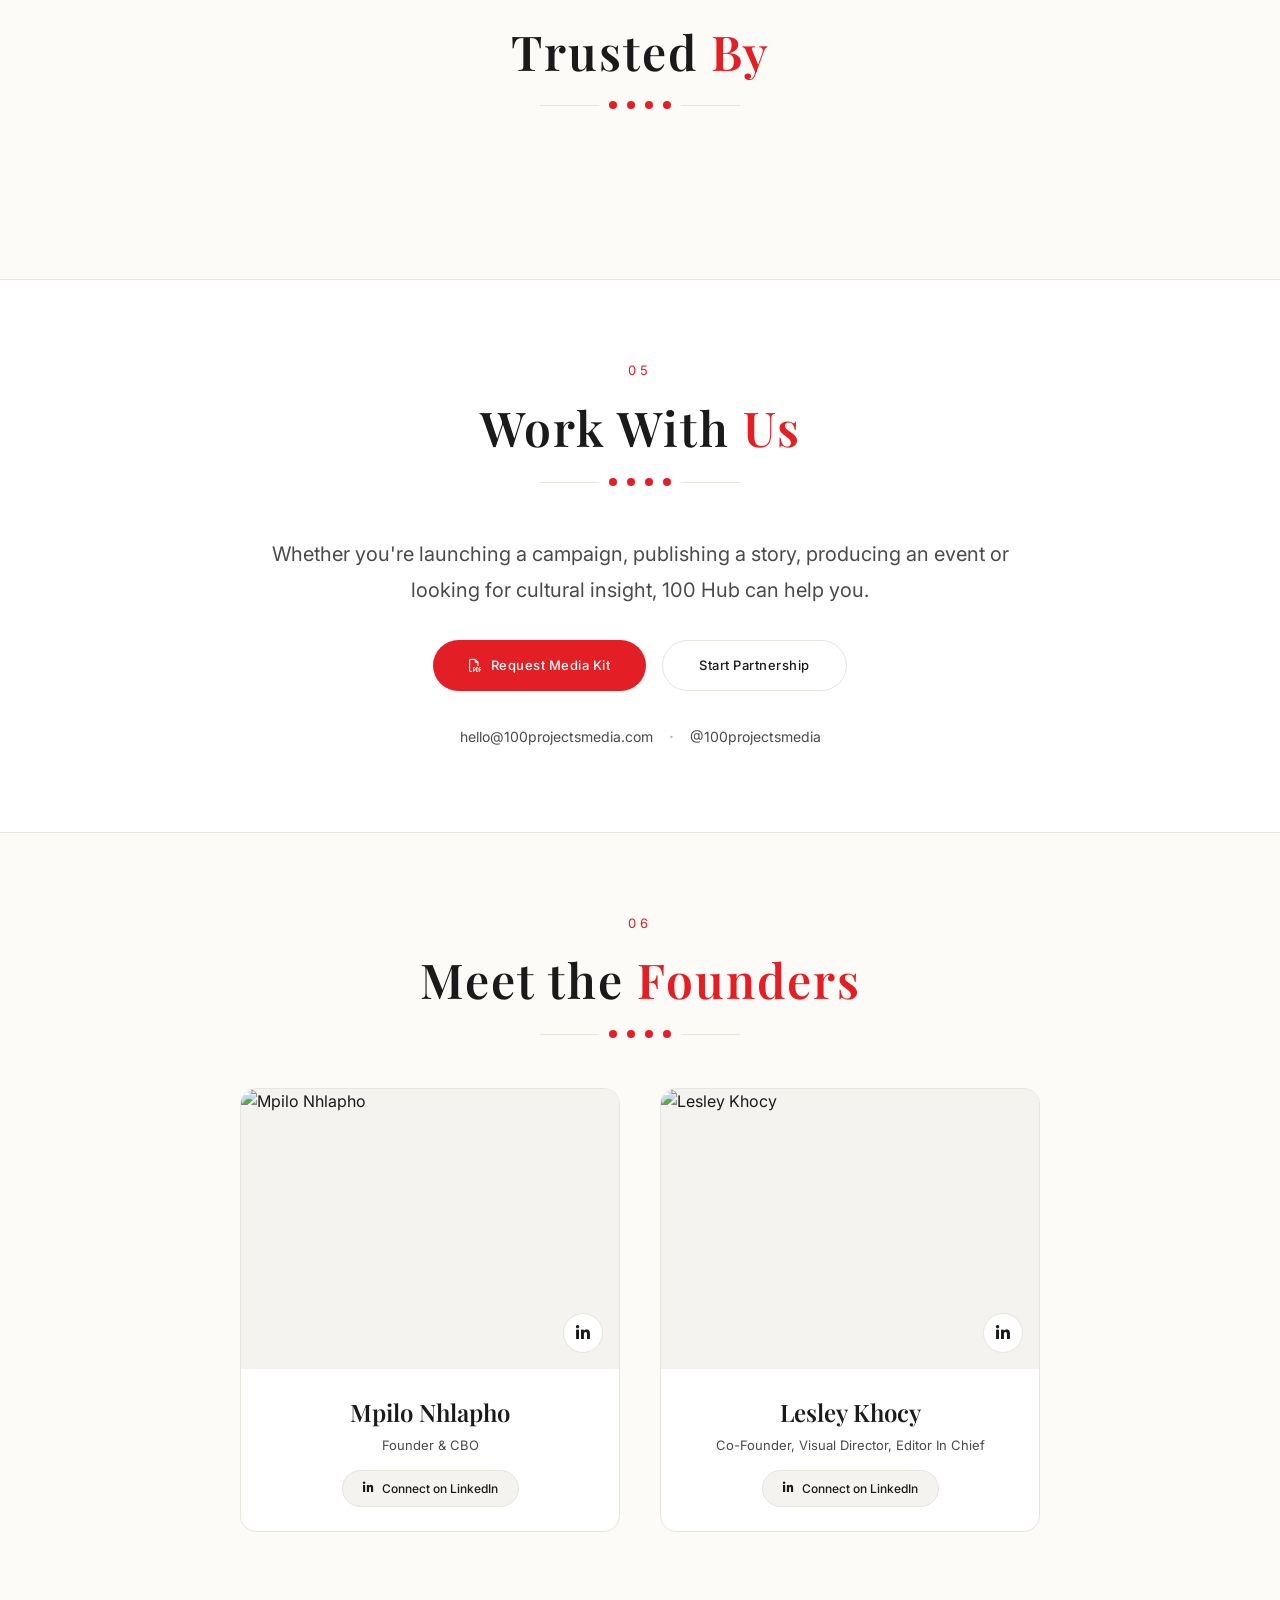
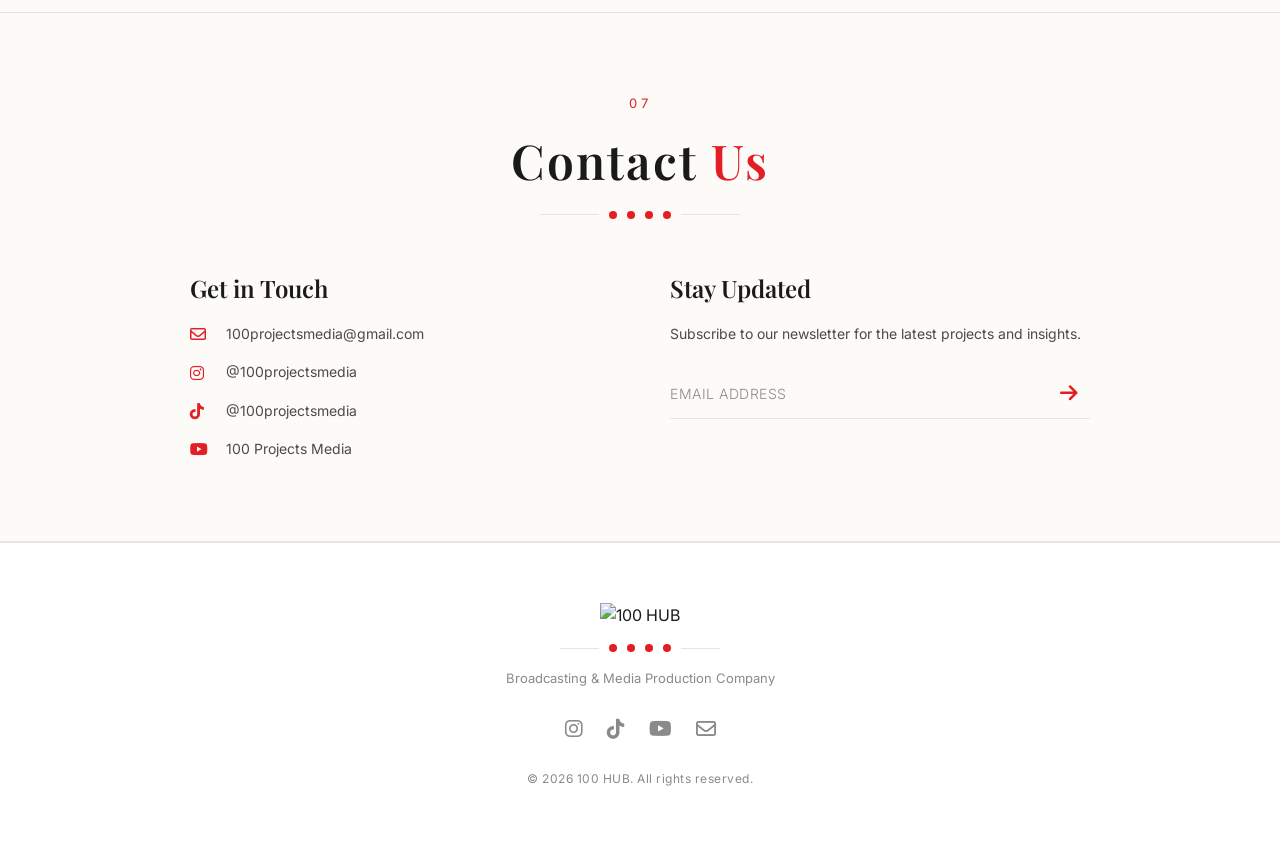
==== commit 92500177: "Removed upload-media-kit.js — media kit now served from Assets folder" ====
--- a/index.html
+++ b/index.html
@@ -392,258 +392,492 @@
         </div>
     </footer>
 
-<script>
-    // ==========================================
-    // BEHOLD FEED CONFIG
-    // ==========================================
-    const BEHOLD_FEED_ID = 'qBmSl39X4hdPVipZS1UR';
-    const FEED_URL = `https://feeds.behold.so/${BEHOLD_FEED_ID}`;
-
-    // ==========================================
-    // ARTICLES — SHEET.BEST API (Google Sheets)
-    // ==========================================
-    const ARTICLES_API_URL = 'https://api.sheetbest.com/sheets/ea89e6d2-3087-4506-ab5b-31e9802bcd62';
-    let articleLinks = {};
-
-    async function loadArticles() {
-        try {
-            const response = await fetch(ARTICLES_API_URL);
-            if (response.ok) {
-                const data = await response.json();
-                if (Array.isArray(data)) {
-                    articleLinks = {};
-                    data.forEach(row => {
-                        if (row.postId && row.articleUrl) {
-                            articleLinks[row.postId] = row.articleUrl;
-                        }
-                    });
-                    console.log('📄 Articles loaded:', Object.keys(articleLinks).length);
-                }
-            }
-        } catch (error) {
-            console.log('ℹ️ Could not load articles');
-        }
-    }
-
-    function getArticleUrl(postId) {
-        return articleLinks[postId] || null;
-    }
-
-    // ==========================================
-    // API ENDPOINTS
-    // ==========================================
-    const API_BASE = '/.netlify/functions';
-
-    // ==========================================
-    // MEMBER COUNT (from Google Sheets)
-    // ==========================================
-    const MAX_MEMBERS = 100;
-
-    async function getMemberCount() {
-        try {
-            const response = await fetch(`${API_BASE}/members`);
-            if (response.ok) {
-                const data = await response.json();
-                return data.count || 0;
-            }
-            return 0;
-        } catch (error) {
-            console.log('Could not get member count');
-            return 0;
-        }
-    }
-
-    function updateCounterDisplay(count) {
-        const counter = document.getElementById('memberCount');
-        const progress = document.getElementById('progressBar');
-        const status = document.getElementById('roadStatus');
-        const form = document.getElementById('signupForm');
-        const fullMsg = document.getElementById('formFull');
-        const successMsg = document.getElementById('formSuccess');
-        const submitBtn = document.getElementById('submitBtn');
-
-        if (counter) counter.textContent = count || 0;
-        if (progress) progress.style.width = ((count || 0) / MAX_MEMBERS) * 100 + '%';
-        if (status) status.textContent = (count || 0) + ' creators have joined the journey';
-
-        if (count >= MAX_MEMBERS) {
-            if (form) form.style.display = 'none';
-            if (fullMsg) fullMsg.style.display = 'block';
-            if (successMsg) successMsg.style.display = 'none';
-            if (submitBtn) submitBtn.disabled = true;
-        } else {
-            if (fullMsg) fullMsg.style.display = 'none';
-        }
-    }
-
-    // ==========================================
-    // MEMBERSHIP FORM SUBMISSION
-    // ==========================================
-    document.getElementById('membershipForm').addEventListener('submit', function(e) {
-        e.preventDefault();
-
-        const name = document.getElementById('memberName').value;
-        const email = document.getElementById('memberEmail').value;
-        const role = document.getElementById('memberRole').value;
-        const message = document.getElementById('memberMessage').value;
-
-        if (!name || !email || !role) {
-            alert('Please fill in all required fields.');
-            return;
-        }
-
-        const submitBtn = document.getElementById('submitBtn');
-        submitBtn.disabled = true;
-        submitBtn.innerHTML = '<i class="fa-solid fa-spinner fa-spin"></i> Submitting...';
-
-        fetch(`${API_BASE}/signup`, {
-            method: 'POST',
-            headers: { 'Content-Type': 'application/json' },
-            body: JSON.stringify({ name, email, role, message })
-        })
-        .then(response => {
-            if (!response.ok) {
-                return response.json().then(err => { throw new Error(err.error || 'Failed to save member data'); });
-            }
-            return response.json();
-        })
-        .then(result => {
-            if (result.success) {
-                updateCounterDisplay(result.count);
-                this.style.display = 'none';
-                document.getElementById('formSuccess').style.display = 'block';
-                this.reset();
+    <script>
+        // ==========================================
+        // BEHOLD FEED CONFIG
+        // ==========================================
+        const BEHOLD_FEED_ID = 'qBmSl39X4hdPVipZS1UR';
+        const FEED_URL = `https://feeds.behold.so/${BEHOLD_FEED_ID}`;
+
+        // ==========================================
+        // ARTICLES — SHEET.BEST API (Google Sheets)
+        // ==========================================
+        const ARTICLES_API_URL = 'https://api.sheetbest.com/sheets/ea89e6d2-3087-4506-ab5b-31e9802bcd62';
+        let articleLinks = {};
+
+        async function loadArticles() {
+            try {
+                const response = await fetch(ARTICLES_API_URL);
+                if (response.ok) {
+                    const data = await response.json();
+                    if (Array.isArray(data)) {
+                        articleLinks = {};
+                        data.forEach(row => {
+                            if (row.postId && row.articleUrl) {
+                                articleLinks[row.postId] = row.articleUrl;
+                            }
+                        });
+                        console.log('📄 Articles loaded:', Object.keys(articleLinks).length);
+                    }
+                }
+            } catch (error) {
+                console.log('ℹ️ Could not load articles');
+            }
+        }
+
+        function getArticleUrl(postId) {
+            return articleLinks[postId] || null;
+        }
+
+        // ==========================================
+        // API ENDPOINTS
+        // ==========================================
+        const API_BASE = '/.netlify/functions';
+
+        // ==========================================
+        // MEMBER COUNT (from Google Sheets)
+        // ==========================================
+        const MAX_MEMBERS = 100;
+
+        async function getMemberCount() {
+            try {
+                const response = await fetch(`${API_BASE}/members`);
+                if (response.ok) {
+                    const data = await response.json();
+                    return data.count || 0;
+                }
+                return 0;
+            } catch (error) {
+                console.log('Could not get member count');
+                return 0;
+            }
+        }
+
+        function updateCounterDisplay(count) {
+            const counter = document.getElementById('memberCount');
+            const progress = document.getElementById('progressBar');
+            const status = document.getElementById('roadStatus');
+            const form = document.getElementById('signupForm');
+            const fullMsg = document.getElementById('formFull');
+            const successMsg = document.getElementById('formSuccess');
+            const submitBtn = document.getElementById('submitBtn');
+
+            if (counter) counter.textContent = count || 0;
+            if (progress) progress.style.width = ((count || 0) / MAX_MEMBERS) * 100 + '%';
+            if (status) status.textContent = (count || 0) + ' creators have joined the journey';
+
+            if (count >= MAX_MEMBERS) {
+                if (form) form.style.display = 'none';
+                if (fullMsg) fullMsg.style.display = 'block';
+                if (successMsg) successMsg.style.display = 'none';
+                if (submitBtn) submitBtn.disabled = true;
             } else {
-                alert(result.error || 'Something went wrong. Please try again.');
-            }
-            submitBtn.disabled = false;
-            submitBtn.innerHTML = '<i class="fa-regular fa-paper-plane"></i> Become a Member';
-        })
-        .catch(error => {
-            console.error('Error:', error);
-            alert('❌ ' + error.message);
-            submitBtn.disabled = false;
-            submitBtn.innerHTML = '<i class="fa-regular fa-paper-plane"></i> Become a Member';
-        });
-    });
-
-    // ==========================================
-    // PARTNER LOGOS — Cloudinary API
-    // ==========================================
-    let partnerLogos = [];
-
-    async function loadPartners() {
-        try {
-            const response = await fetch(`${API_BASE}/partners`);
-            if (response.ok) {
-                const data = await response.json();
-                partnerLogos = data.logos || [];
-                renderPartnerLogos();
-            }
-        } catch (error) {
-            console.log('ℹ️ Could not load partner logos');
-        }
-    }
-
-    function renderPartnerLogos() {
-        const track = document.getElementById('partnersTrack');
-        if (!track) return;
-
-        if (partnerLogos.length === 0) {
-            track.innerHTML = `
-                <div class="partner-logo-item">
-                    <div style="padding:20px 40px; color:#999; font-style:italic; text-align:center; white-space:nowrap;">
-                        Partner logos coming soon
-                    </div>
-                </div>
-            `;
-            return;
-        }
-
-        // Double the logos for seamless infinite scroll
-        const logos = [...partnerLogos, ...partnerLogos];
-        track.innerHTML = logos.map(logo => `
-            <div class="partner-logo-item">
-                <img src="${logo.url}" alt="${logo.name}" title="${logo.name}" onerror="this.style.display='none'" />
-            </div>
-        `).join('');
-    }
-
-    // ==========================================
-    // FETCH AND RENDER FEED
-    // ==========================================
-    async function fetchFeed() {
-        const container = document.getElementById('instagramFeed');
-
-        try {
-            const response = await fetch(FEED_URL);
-            if (!response.ok) throw new Error('Failed to load feed');
-
-            const data = await response.json();
-            const posts = data.posts || data;
-
-            if (!posts || posts.length === 0) {
-                container.innerHTML = `<div class="feed-empty"><p>No posts found. Check back later!</p></div>`;
+                if (fullMsg) fullMsg.style.display = 'none';
+            }
+        }
+
+        // ==========================================
+        // MEMBERSHIP FORM SUBMISSION
+        // ==========================================
+        document.getElementById('membershipForm').addEventListener('submit', function(e) {
+            e.preventDefault();
+
+            const name = document.getElementById('memberName').value;
+            const email = document.getElementById('memberEmail').value;
+            const role = document.getElementById('memberRole').value;
+            const message = document.getElementById('memberMessage').value;
+
+            if (!name || !email || !role) {
+                alert('Please fill in all required fields.');
                 return;
             }
 
-            renderPosts(posts, container);
-        } catch (error) {
-            console.error('Feed error:', error);
-            container.innerHTML = `
-                <div class="feed-error">
-                    <p>⚠️ Unable to load posts. Please refresh or try again later.</p>
-                </div>
-            `;
-        }
-    }
-
-    function renderPosts(posts, container) {
-        container.innerHTML = posts.map((post, index) => {
-            // ... (keep existing rendering logic)
-            // Make sure each post has data-post attribute and feed-link button
-        }).join('');
-
-        // Click ANYWHERE on the post to open modal
-        document.querySelectorAll('.feed-item').forEach(item => {
-            item.addEventListener('click', function(e) {
-                // If click is on the "Read Full Story" button, let it handle
-                if (e.target.closest('.feed-link')) return;
-                const link = this.querySelector('.feed-link');
-                if (link) {
-                    openPostModal(link);
-                }
+            const submitBtn = document.getElementById('submitBtn');
+            submitBtn.disabled = true;
+            submitBtn.innerHTML = '<i class="fa-solid fa-spinner fa-spin"></i> Submitting...';
+
+            fetch(`${API_BASE}/signup`, {
+                method: 'POST',
+                headers: { 'Content-Type': 'application/json' },
+                body: JSON.stringify({ name, email, role, message })
+            })
+            .then(response => {
+                if (!response.ok) {
+                    return response.json().then(err => { throw new Error(err.error || 'Failed to save member data'); });
+                }
+                return response.json();
+            })
+            .then(result => {
+                if (result.success) {
+                    updateCounterDisplay(result.count);
+                    this.style.display = 'none';
+                    document.getElementById('formSuccess').style.display = 'block';
+                    this.reset();
+                } else {
+                    alert(result.error || 'Something went wrong. Please try again.');
+                }
+                submitBtn.disabled = false;
+                submitBtn.innerHTML = '<i class="fa-regular fa-paper-plane"></i> Become a Member';
+            })
+            .catch(error => {
+                console.error('Error:', error);
+                alert('❌ ' + error.message);
+                submitBtn.disabled = false;
+                submitBtn.innerHTML = '<i class="fa-regular fa-paper-plane"></i> Become a Member';
             });
         });
 
-        // Auto-play videos
-        document.querySelectorAll('.feed-image video').forEach(video => {
-            video.addEventListener('mouseenter', () => video.play());
-            video.addEventListener('mouseleave', () => video.pause());
-            if (video.getBoundingClientRect().top < window.innerHeight) {
-                video.play();
-            }
+        // ==========================================
+        // PARTNER LOGOS
+        // ==========================================
+        let partnerLogos = [];
+
+        async function loadPartners() {
+            try {
+                const response = await fetch(`${API_BASE}/partners`);
+                if (response.ok) {
+                    const data = await response.json();
+                    partnerLogos = data.logos || [];
+                    renderPartnerLogos();
+                }
+            } catch (error) {
+                console.log('ℹ️ Could not load partner logos');
+            }
+        }
+
+        function renderPartnerLogos() {
+            const track = document.getElementById('partnersTrack');
+            if (!track) return;
+
+            if (partnerLogos.length === 0) {
+                track.innerHTML = `
+                    <div class="partner-logo-item">
+                        <div style="padding:20px 40px; color:#999; font-style:italic; text-align:center; white-space:nowrap;">
+                            Partner logos coming soon
+                        </div>
+                    </div>
+                `;
+                return;
+            }
+
+            const logos = [...partnerLogos, ...partnerLogos];
+            track.innerHTML = logos.map(logo => `
+                <div class="partner-logo-item">
+                    <img src="${logo.url}" alt="${logo.name}" title="${logo.name}" onerror="this.style.display='none'" />
+                </div>
+            `).join('');
+        }
+
+        // ==========================================
+        // FETCH AND RENDER FEED
+        // ==========================================
+        async function fetchFeed() {
+            const container = document.getElementById('instagramFeed');
+
+            try {
+                const response = await fetch(FEED_URL);
+                if (!response.ok) throw new Error('Failed to load feed');
+
+                const data = await response.json();
+                const posts = data.posts || data;
+
+                if (!posts || posts.length === 0) {
+                    container.innerHTML = `<div class="feed-empty"><p>No posts found. Check back later!</p></div>`;
+                    return;
+                }
+
+                renderPosts(posts, container);
+            } catch (error) {
+                console.error('Feed error:', error);
+                container.innerHTML = `
+                    <div class="feed-error">
+                        <p>⚠️ Unable to load posts. Please refresh or try again later.</p>
+                    </div>
+                `;
+            }
+        }
+
+        function renderPosts(posts, container) {
+            container.innerHTML = posts.map((post, index) => {
+                let imageUrl = '';
+                let videoUrl = '';
+                let isVideo = post.mediaType === 'VIDEO' || post.isReel === true;
+                
+                if (isVideo && post.mediaUrl) {
+                    videoUrl = post.mediaUrl;
+                }
+                
+                if (post.sizes?.large?.mediaUrl) {
+                    imageUrl = post.sizes.large.mediaUrl;
+                } else if (post.mediaUrl && !isVideo) {
+                    imageUrl = post.mediaUrl;
+                } else if (post.sizes?.medium?.mediaUrl) {
+                    imageUrl = post.sizes.medium.mediaUrl;
+                }
+                
+                if (post.mediaType === 'CAROUSEL_ALBUM' && post.children?.length > 0) {
+                    const child = post.children[0];
+                    if (child.sizes?.large?.mediaUrl) imageUrl = child.sizes.large.mediaUrl;
+                    else if (child.mediaUrl) imageUrl = child.mediaUrl;
+                    isVideo = false;
+                }
+                
+                const caption = post.prunedCaption || post.caption || '';
+                const truncatedCaption = caption.length > 120 ? caption.substring(0, 120) + '...' : caption;
+                const date = post.timestamp ? new Date(post.timestamp).toLocaleDateString('en-US', {
+                    month: 'long',
+                    day: 'numeric',
+                    year: 'numeric'
+                }) : '';
+                const writer = "100 HUB";
+                
+                let mediaHtml = '';
+                if (isVideo && videoUrl) {
+                    mediaHtml = `
+                        <video src="${videoUrl}" muted loop playsinline autoplay></video>
+                        <span class="feed-play"><i class="fa-solid fa-play"></i></span>
+                    `;
+                } else {
+                    mediaHtml = `<img src="${imageUrl}" alt="${caption.substring(0, 50)}" loading="lazy" />`;
+                }
+                
+                return `
+                    <div class="feed-item" data-post='${JSON.stringify(post).replace(/'/g, "&#39;")}'>
+                        <div class="feed-image">
+                            ${mediaHtml}
+                        </div>
+                        <div class="feed-content">
+                            <p class="feed-caption">${truncatedCaption}</p>
+                            <div class="feed-meta">
+                                <span class="feed-writer"><i class="fa-regular fa-user"></i> ${writer}</span>
+                                <span class="feed-date"><i class="fa-regular fa-calendar"></i> ${date}</span>
+                            </div>
+                            <div class="feed-actions">
+                                <button class="feed-link" onclick="openPostModal(this)">
+                                    Read Full Story <i class="fa-solid fa-arrow-right"></i>
+                                </button>
+                            </div>
+                        </div>
+                    </div>
+                `;
+            }).join('');
+
+            // Click ANYWHERE on the post to open modal
+            document.querySelectorAll('.feed-item').forEach(item => {
+                item.addEventListener('click', function(e) {
+                    if (e.target.closest('.feed-link')) return;
+                    const link = this.querySelector('.feed-link');
+                    if (link) {
+                        openPostModal(link);
+                    }
+                });
+            });
+
+            document.querySelectorAll('.feed-image video').forEach(video => {
+                video.addEventListener('mouseenter', () => video.play());
+                video.addEventListener('mouseleave', () => video.pause());
+                if (video.getBoundingClientRect().top < window.innerHeight) {
+                    video.play();
+                }
+            });
+        }
+
+        // ==========================================
+        // POST MODAL
+        // ==========================================
+        const modal = document.getElementById('postModal');
+        const modalBody = document.getElementById('modalBody');
+        const modalClose = document.getElementById('modalClose');
+        const modalOverlay = document.getElementById('modalOverlay');
+
+        function openPostModal(element) {
+            const item = element.closest('.feed-item');
+            const postData = JSON.parse(item.dataset.post);
+            
+            let imageUrl = '';
+            let videoUrl = '';
+            let isVideo = postData.mediaType === 'VIDEO' || postData.isReel === true;
+            
+            if (isVideo && postData.mediaUrl) {
+                videoUrl = postData.mediaUrl;
+            }
+            
+            if (postData.sizes?.large?.mediaUrl) {
+                imageUrl = postData.sizes.large.mediaUrl;
+            } else if (postData.mediaUrl && !isVideo) {
+                imageUrl = postData.mediaUrl;
+            } else if (postData.sizes?.medium?.mediaUrl) {
+                imageUrl = postData.sizes.medium.mediaUrl;
+            }
+            
+            if (postData.mediaType === 'CAROUSEL_ALBUM' && postData.children?.length > 0) {
+                const child = postData.children[0];
+                if (child.sizes?.large?.mediaUrl) imageUrl = child.sizes.large.mediaUrl;
+                else if (child.mediaUrl) imageUrl = child.mediaUrl;
+                isVideo = false;
+            }
+            
+            const caption = postData.prunedCaption || postData.caption || '';
+            const date = postData.timestamp ? new Date(postData.timestamp).toLocaleDateString('en-US', {
+                month: 'long',
+                day: 'numeric',
+                year: 'numeric'
+            }) : '';
+            const writer = "100 HUB";
+            const permalink = postData.permalink || '#';
+            
+            const articleUrl = getArticleUrl(postData.id);
+            const hasArticle = articleUrl !== null;
+            
+            let mediaHtml = '';
+            if (isVideo && videoUrl) {
+                mediaHtml = `
+                    <video src="${videoUrl}" controls playsinline autoplay></video>
+                `;
+            } else {
+                mediaHtml = `<img src="${imageUrl}" alt="${caption.substring(0, 50)}" />`;
+            }
+            
+            let articleButtonHtml = '';
+            if (hasArticle) {
+                articleButtonHtml = `
+                    <a href="${articleUrl}" target="_blank" class="btn-primary">
+                        <i class="fa-regular fa-file-lines"></i> View Full Article
+                    </a>
+                `;
+            }
+            
+            modalBody.innerHTML = `
+                <div class="modal-image">
+                    ${mediaHtml}
+                </div>
+                <div class="modal-text">
+                    <div class="modal-meta">
+                        <span class="modal-writer"><i class="fa-regular fa-user"></i> ${writer}</span>
+                        <span class="modal-date"><i class="fa-regular fa-calendar"></i> ${date}</span>
+                        ${hasArticle ? `<span class="modal-article-badge"><i class="fa-regular fa-file-lines"></i> Article Available</span>` : ''}
+                    </div>
+                    <h2 class="modal-title">${caption.split('\n')[0] || 'Untitled'}</h2>
+                    <div class="modal-caption">${caption.replace(/\n/g, '<br>')}</div>
+                    <div class="modal-actions">
+                        ${articleButtonHtml}
+                        <a href="${permalink}" target="_blank" class="btn-secondary">
+                            <i class="fa-regular fa-eye"></i> View on Instagram
+                        </a>
+                    </div>
+                </div>
+            `;
+            
+            modal.classList.add('active');
+            document.body.style.overflow = 'hidden';
+            
+            setTimeout(() => {
+                const modalVideo = document.querySelector('.modal-image video');
+                if (modalVideo) {
+                    modalVideo.play();
+                }
+            }, 500);
+        }
+
+        function closeModal() {
+            const modalVideo = document.querySelector('.modal-image video');
+            if (modalVideo) {
+                modalVideo.pause();
+            }
+            modal.classList.remove('active');
+            document.body.style.overflow = '';
+        }
+
+        modalClose.addEventListener('click', closeModal);
+        modalOverlay.addEventListener('click', closeModal);
+        document.addEventListener('keydown', (e) => {
+            if (e.key === 'Escape') closeModal();
         });
-    }
-
-    // ==========================================
-    // POST MODAL
-    // ==========================================
-    // ... (keep existing modal functions)
-
-    // ==========================================
-    // INIT
-    // ==========================================
-    document.addEventListener('DOMContentLoaded', async function() {
-        await loadArticles();
-        await loadPartners();
-        const memberCount = await getMemberCount();
-        updateCounterDisplay(memberCount);
-        fetchFeed();
-    });
-
-    console.log('🎯 100 HUB — Website Loaded');
-</script>
+
+        // ==========================================
+        // MEDIA KIT DOWNLOAD (Direct from Assets folder)
+        // ==========================================
+        document.getElementById('mediaKitBtn').addEventListener('click', function(e) {
+            e.preventDefault();
+            const pdfUrl = 'Assets/media-kit.pdf';
+            
+            fetch(pdfUrl, { method: 'HEAD' })
+                .then(response => {
+                    if (response.ok) {
+                        const link = document.createElement('a');
+                        link.href = pdfUrl;
+                        link.download = '100_HUB_Media_Kit.pdf';
+                        document.body.appendChild(link);
+                        link.click();
+                        document.body.removeChild(link);
+                    } else {
+                        alert('📄 Media Kit coming soon. Please check back later.');
+                    }
+                })
+                .catch(() => {
+                    alert('📄 Media Kit coming soon. Please check back later.');
+                });
+        });
+
+        // ==========================================
+        // NEWSLETTER FORM
+        // ==========================================
+        document.getElementById('newsletterForm').addEventListener('submit', function(e) {
+            e.preventDefault();
+            const email = this.querySelector('input[type="email"]').value;
+            if (email) {
+                alert('Thank you for subscribing! We\'ll keep you updated.');
+                this.querySelector('input').value = '';
+            }
+        });
+
+        // ==========================================
+        // MOBILE NAV
+        // ==========================================
+        document.querySelector('.nav-toggle').addEventListener('click', function() {
+            this.classList.toggle('active');
+            document.querySelector('.nav-links').classList.toggle('active');
+        });
+
+        document.querySelectorAll('.nav-links a').forEach(link => {
+            link.addEventListener('click', function() {
+                document.querySelector('.nav-links').classList.remove('active');
+                document.querySelector('.nav-toggle').classList.remove('active');
+            });
+        });
+
+        // ==========================================
+        // SMOOTH SCROLL
+        // ==========================================
+        document.querySelectorAll('.nav-links a, .hero-actions a').forEach(link => {
+            link.addEventListener('click', function(e) {
+                const href = this.getAttribute('href');
+                if (href && href.startsWith('#')) {
+                    e.preventDefault();
+                    const target = document.querySelector(href);
+                    if (target) {
+                        target.scrollIntoView({ behavior: 'smooth' });
+                    }
+                }
+            });
+        });
+
+        // ==========================================
+        // INIT
+        // ==========================================
+        document.addEventListener('DOMContentLoaded', async function() {
+            await loadArticles();
+            await loadPartners();
+            const memberCount = await getMemberCount();
+            updateCounterDisplay(memberCount);
+            fetchFeed();
+        });
+
+        console.log('🎯 100 HUB — Website Loaded');
+        console.log('📸 Feed ID:', BEHOLD_FEED_ID);
+        console.log('👥 Member Count:', await getMemberCount(), '/', MAX_MEMBERS);
+        console.log('🤝 Partner Logos:', partnerLogos.length);
+    </script>
 
     <!-- ==================== POST ID TOOL ==================== -->
     <div id="postIdTool" style="display:none; position:fixed; bottom:80px; right:20px; max-width:360px; width:90%; max-height:60vh; overflow-y:auto; background:var(--white); border:1px solid #e0e0e0; border-radius:var(--radius-sm); padding:14px 16px; z-index:9998; box-shadow:0 4px 30px rgba(0,0,0,0.1);">
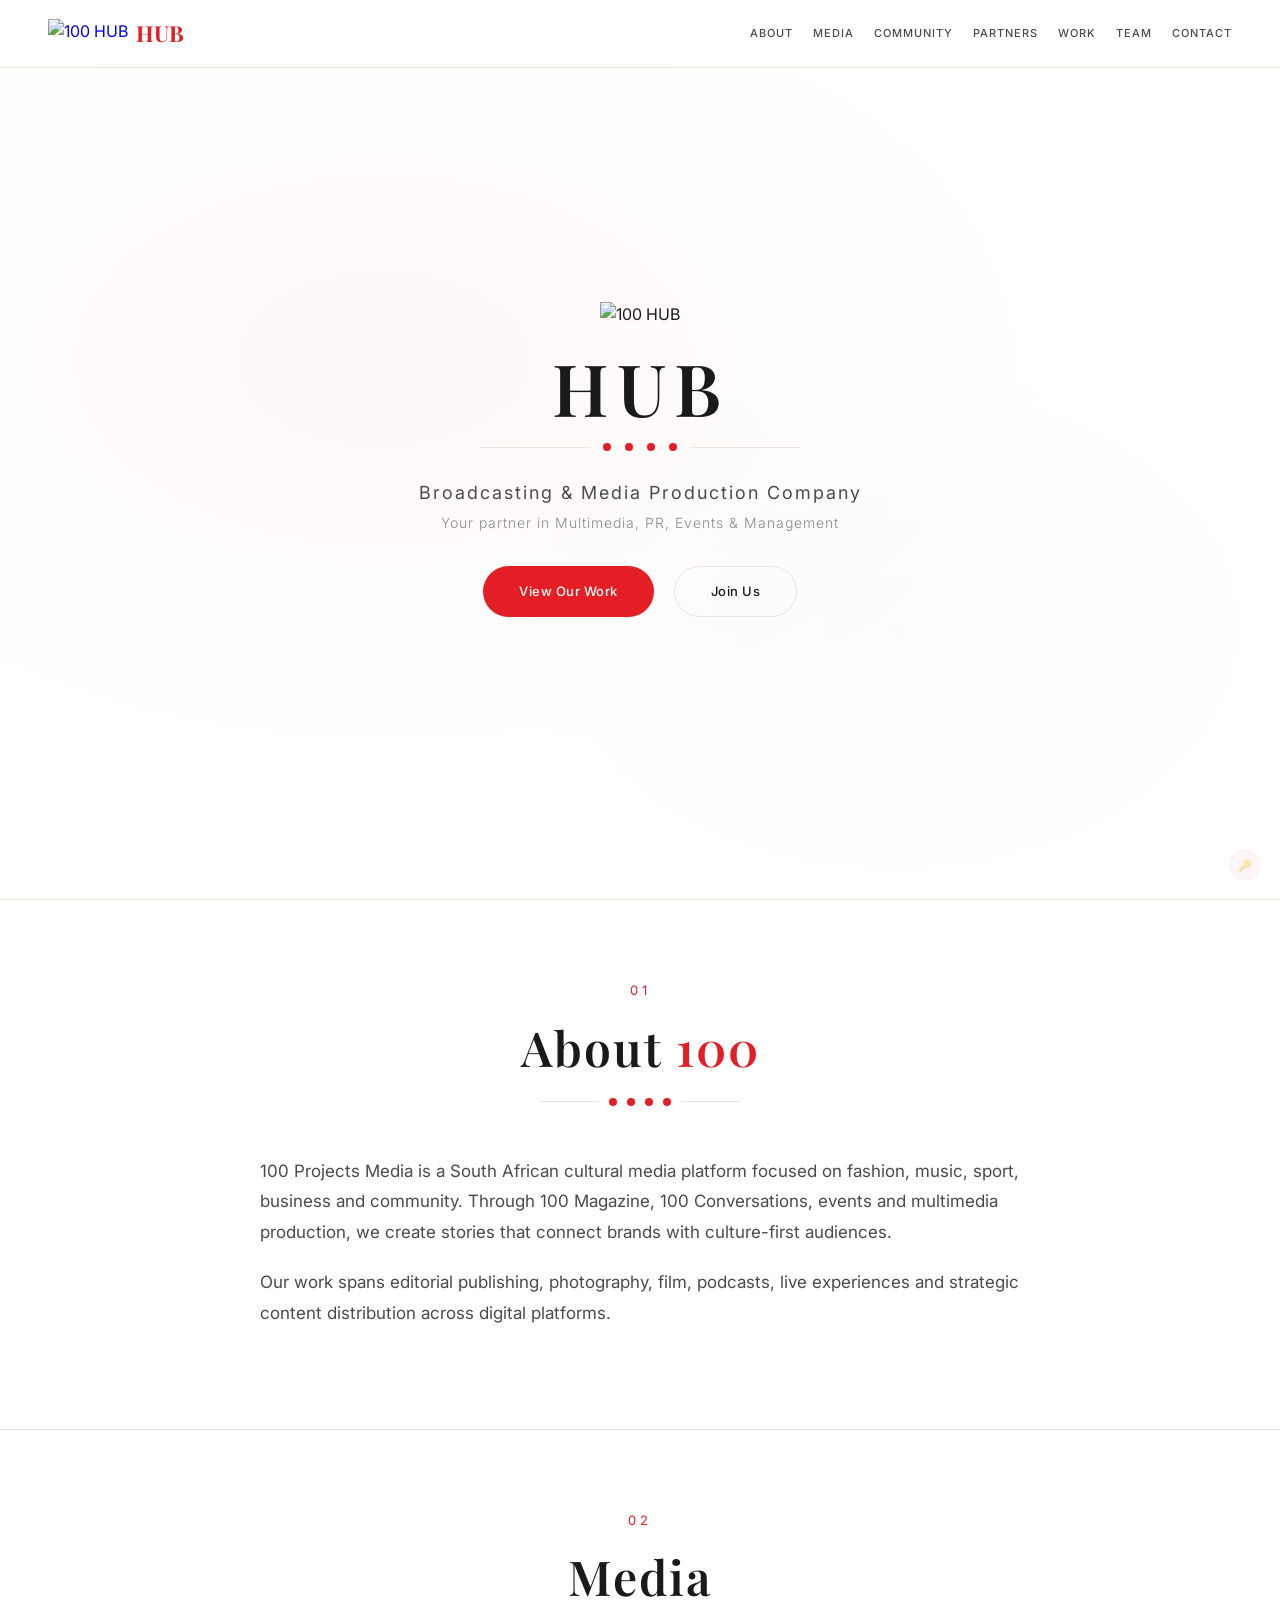
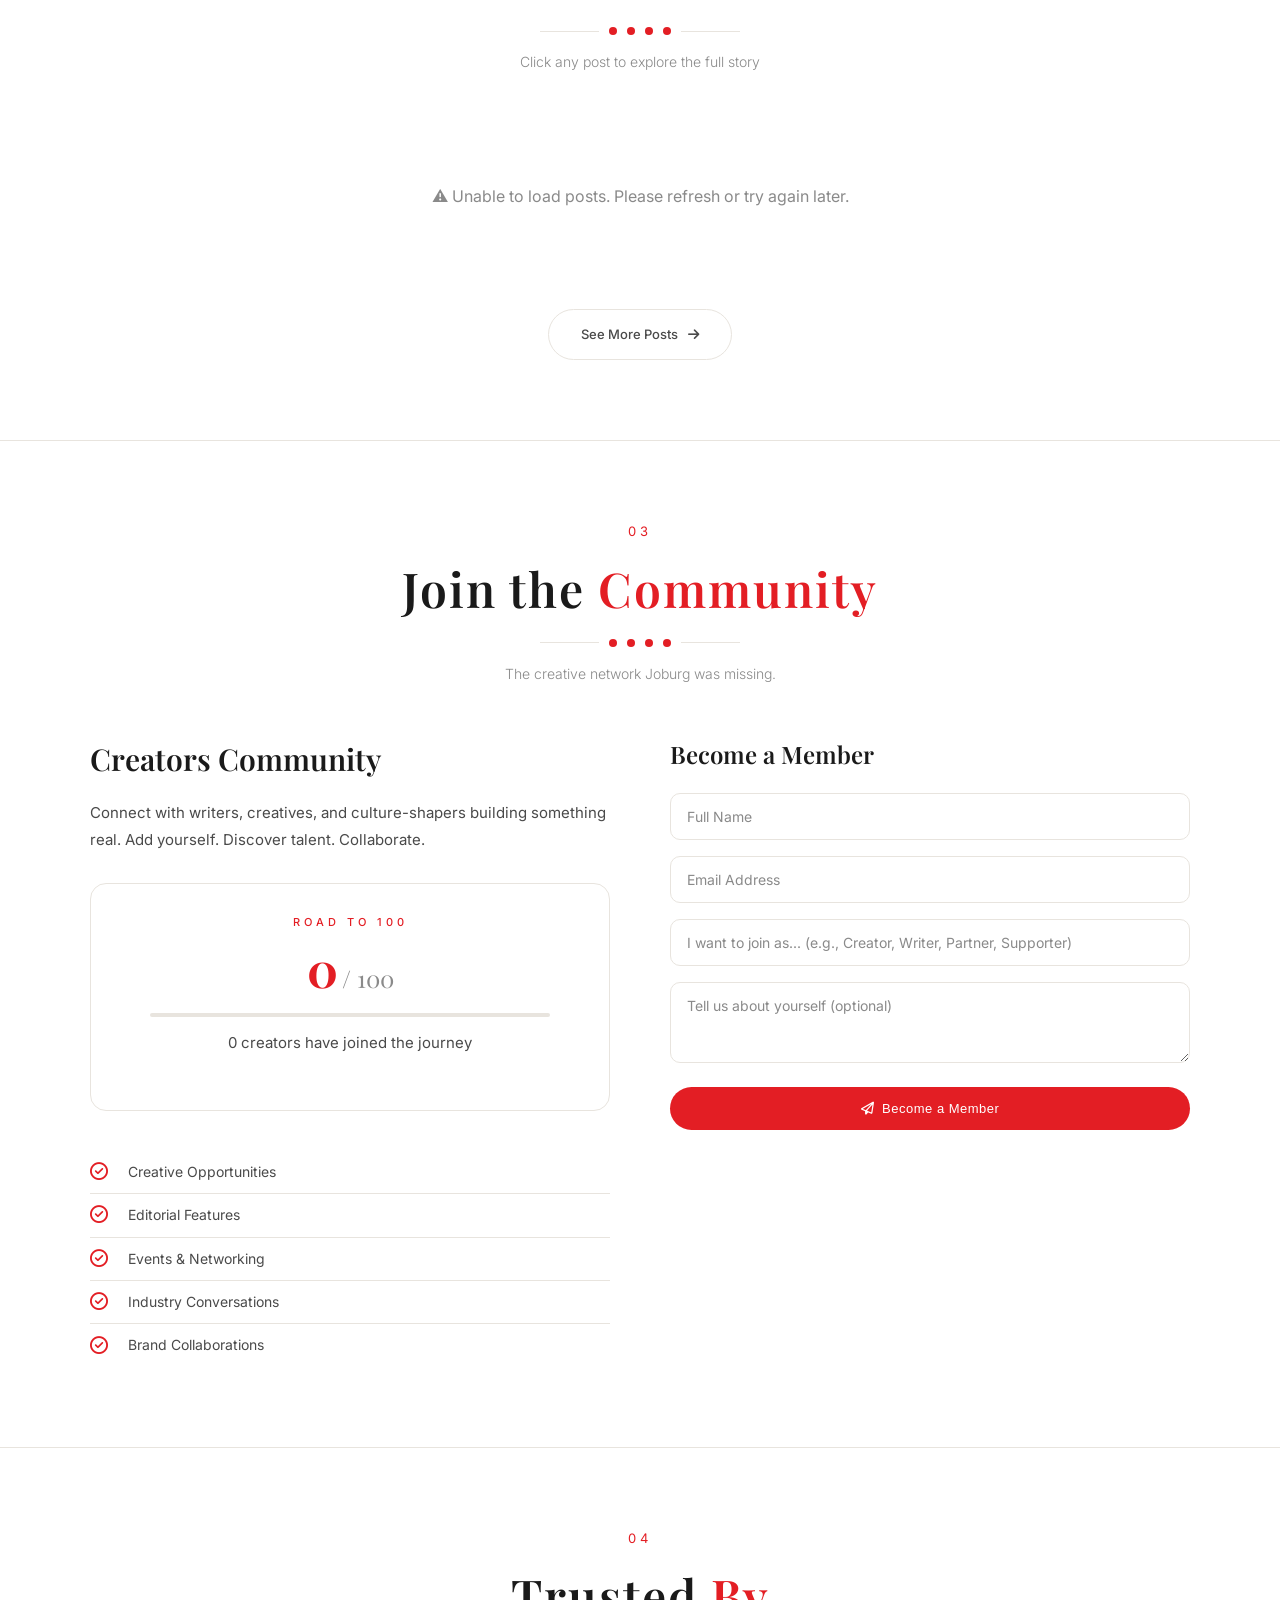
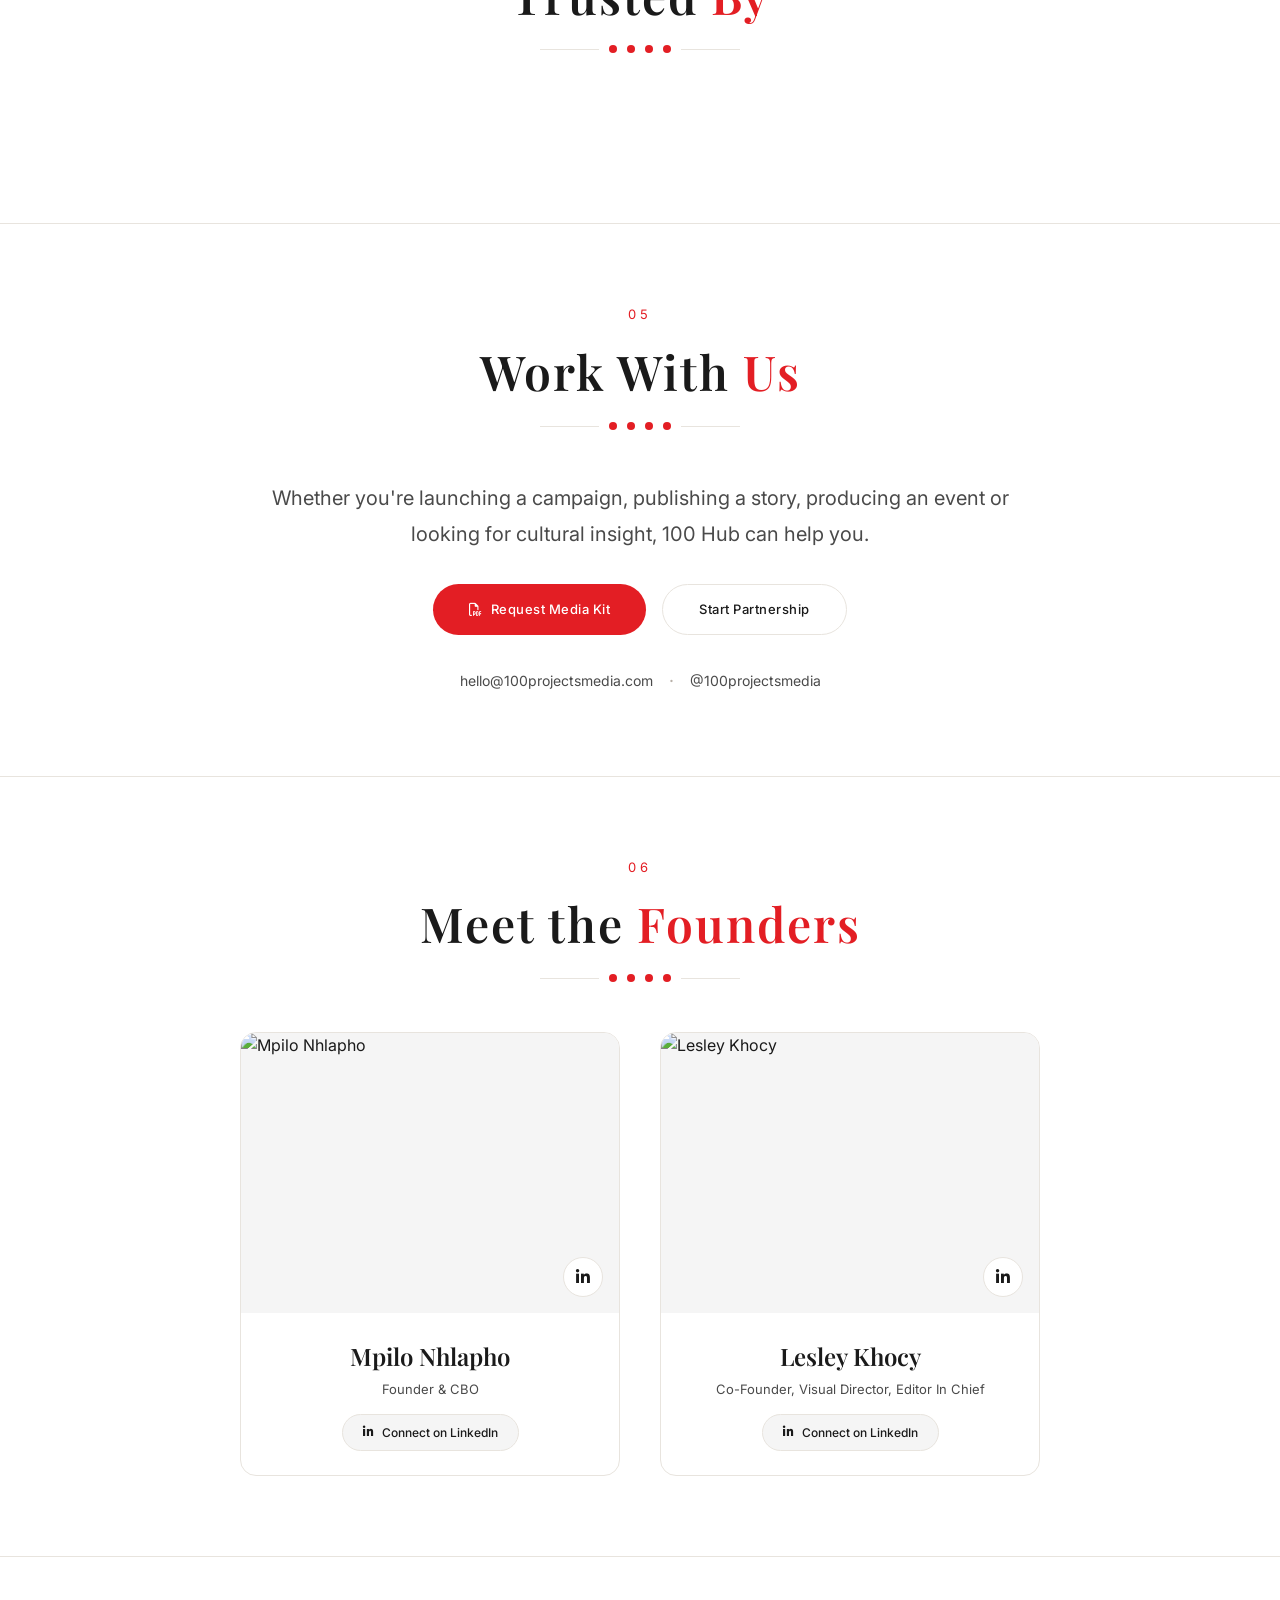
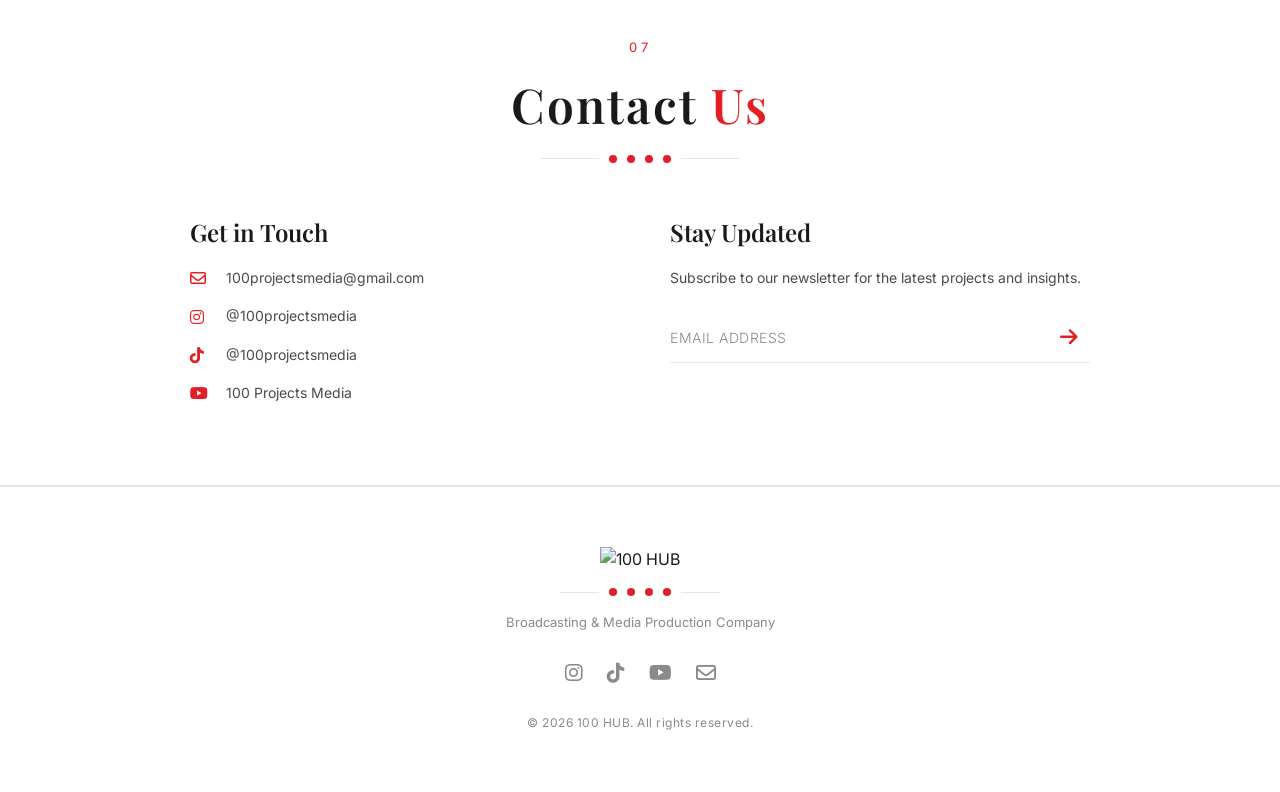
==== commit 4f0e71a8: "removed scroll line" ====
--- a/index.html
+++ b/index.html
@@ -64,10 +64,10 @@
                 </div>
             </div>
         </div>
-        <div class="hero-scroll">
+        <!-- <div class="hero-scroll">
             <span>Scroll</span>
             <div class="scroll-line"></div>
-        </div>
+        </div> -->
     </section>
 
     <!-- ==================== ABOUT ==================== -->
@@ -159,13 +159,13 @@
                     <div class="road-to-100">
                         <span class="road-label">ROAD TO 100</span>
                         <div class="road-counter">
-                            <span class="road-number" id="memberCount">3</span>
+                            <span class="road-number" id="memberCount">...</span>
                             <span class="road-total">/ 100</span>
                         </div>
                         <div class="road-progress">
-                            <div class="road-progress-bar" id="progressBar" style="width: 3%;"></div>
+                            <div class="road-progress-bar" id="progressBar" style="width: 0%;"></div>
                         </div>
-                        <p class="road-status" id="roadStatus">3 creators have joined the journey</p>
+                        <p class="road-status" id="roadStatus">Loading members...</p>
                     </div>
 
                     <ul class="community-benefits">
@@ -253,7 +253,9 @@
                     <a href="#" class="btn-primary" id="mediaKitBtn">
                         <i class="fa-regular fa-file-pdf"></i> Request Media Kit
                     </a>
-                    <a href="#" class="btn-secondary">Start Partnership</a>
+                    <a href="#community" class="btn-secondary" id="startPartnershipBtn">
+                        Start Partnership
+                    </a>
                 </div>
                 <div class="work-contact">
                     <a href="mailto:hello@100projectsmedia.com" class="work-email">hello@100projectsmedia.com</a>
@@ -462,7 +464,14 @@
             const successMsg = document.getElementById('formSuccess');
             const submitBtn = document.getElementById('submitBtn');
 
-            if (counter) counter.textContent = count || 0;
+            if (count === null || count === undefined) {
+                if (counter) counter.textContent = '...';
+                if (progress) progress.style.width = '0%';
+                if (status) status.textContent = 'Loading members...';
+                return;
+            }
+
+            if (counter) counter.textContent = count;
             if (progress) progress.style.width = ((count || 0) / MAX_MEMBERS) * 100 + '%';
             if (status) status.textContent = (count || 0) + ' creators have joined the journey';
 
@@ -662,7 +671,6 @@
                 `;
             }).join('');
 
-            // Click ANYWHERE on the post to open modal
             document.querySelectorAll('.feed-item').forEach(item => {
                 item.addEventListener('click', function(e) {
                     if (e.target.closest('.feed-link')) return;
@@ -795,21 +803,22 @@
         });
 
         // ==========================================
-        // MEDIA KIT DOWNLOAD (Direct from Assets folder)
+        // MEDIA KIT DOWNLOAD
         // ==========================================
         document.getElementById('mediaKitBtn').addEventListener('click', function(e) {
             e.preventDefault();
-            const pdfUrl = 'Assets/media-kit.pdf';
-            
-            fetch(pdfUrl, { method: 'HEAD' })
+            
+            // Try to get the media kit URL from the dashboard (via Netlify function)
+            fetch(`${API_BASE}/media-kit`)
                 .then(response => {
                     if (response.ok) {
-                        const link = document.createElement('a');
-                        link.href = pdfUrl;
-                        link.download = '100_HUB_Media_Kit.pdf';
-                        document.body.appendChild(link);
-                        link.click();
-                        document.body.removeChild(link);
+                        return response.json();
+                    }
+                    throw new Error('No media kit found');
+                })
+                .then(data => {
+                    if (data.url) {
+                        window.open(data.url, '_blank');
                     } else {
                         alert('📄 Media Kit coming soon. Please check back later.');
                     }
@@ -817,6 +826,17 @@
                 .catch(() => {
                     alert('📄 Media Kit coming soon. Please check back later.');
                 });
+        });
+
+        // ==========================================
+        // START PARTNERSHIP BUTTON
+        // ==========================================
+        document.getElementById('startPartnershipBtn').addEventListener('click', function(e) {
+            e.preventDefault();
+            const communitySection = document.getElementById('community');
+            if (communitySection) {
+                communitySection.scrollIntoView({ behavior: 'smooth' });
+            }
         });
 
         // ==========================================
@@ -866,17 +886,19 @@
         // INIT
         // ==========================================
         document.addEventListener('DOMContentLoaded', async function() {
+            updateCounterDisplay(null);
+            
             await loadArticles();
             await loadPartners();
             const memberCount = await getMemberCount();
             updateCounterDisplay(memberCount);
             fetchFeed();
+            
+            console.log('🎯 100 HUB — Website Loaded');
+            console.log('📸 Feed ID:', BEHOLD_FEED_ID);
+            console.log('👥 Member Count:', memberCount, '/', MAX_MEMBERS);
+            console.log('🤝 Partner Logos:', partnerLogos.length);
         });
-
-        console.log('🎯 100 HUB — Website Loaded');
-        console.log('📸 Feed ID:', BEHOLD_FEED_ID);
-        console.log('👥 Member Count:', await getMemberCount(), '/', MAX_MEMBERS);
-        console.log('🤝 Partner Logos:', partnerLogos.length);
     </script>
 
     <!-- ==================== POST ID TOOL ==================== -->
@@ -1048,7 +1070,6 @@
             }, 3000);
         }
 
-        // Style for animations
         const toolStyle = document.createElement('style');
         toolStyle.textContent = `
             @keyframes fadeInUp {
@@ -1058,7 +1079,6 @@
         `;
         document.head.appendChild(toolStyle);
 
-        // Update list when feed changes
         const toolObserver = new MutationObserver(() => {
             const tool = document.getElementById('postIdTool');
             if (tool && tool.style.display !== 'none') {
--- a/style.css
+++ b/style.css
@@ -1,6 +1,7 @@
 /* ==========================================
-   100 HUB — WARM WHITE MAGAZINE
-   Warm White · Dark Text · Red (#E31E24)
+   100 HUB — PURE WHITE MAGAZINE
+   Pure White · Dark Text · Red (#E31E24)
+   Fully Responsive · No Horizontal Scroll
    ========================================== */
 
 :root {
@@ -8,8 +9,8 @@
     --red-dark: #C41A1F;
     --red-glow: rgba(227, 30, 36, 0.08);
     --white: #FFFFFF;
-    --warm-white: #FDFBF7;
-    --gray-light: #F5F3EF;
+    --pure-white: #FFFFFF;
+    --gray-light: #F5F5F5;
     --gray-medium: #E8E4DE;
     --gray-dark: #B8B0A8;
     --text-primary: #1A1A1A;
@@ -53,17 +54,19 @@
 
 body {
     font-family: 'Inter', -apple-system, BlinkMacSystemFont, 'Segoe UI', sans-serif;
-    background: var(--warm-white);
+    background: var(--pure-white);
     color: var(--text-primary);
     line-height: 1.6;
     -webkit-font-smoothing: antialiased;
     overflow-x: hidden;
+    width: 100%;
 }
 
 .container {
     max-width: 1280px;
     margin: 0 auto;
     padding: 0 48px;
+    width: 100%;
 }
 
 .highlight-red {
@@ -80,16 +83,18 @@
     right: 0;
     z-index: 1000;
     padding: 16px 0;
-    background: rgba(253, 251, 247, 0.92);
+    background: rgba(255, 255, 255, 0.95);
     backdrop-filter: blur(16px);
     border-bottom: 1px solid var(--gray-medium);
     transition: var(--transition-fast);
+    width: 100%;
 }
 
 .nav-inner {
     display: flex;
     justify-content: space-between;
     align-items: center;
+    width: 100%;
 }
 
 .nav-logo {
@@ -97,6 +102,7 @@
     align-items: center;
     gap: 8px;
     text-decoration: none;
+    flex-shrink: 0;
 }
 .logo-img {
     height: 30px;
@@ -114,7 +120,7 @@
 
 .nav-links {
     display: flex;
-    gap: 24px;
+    gap: 20px;
     align-items: center;
 }
 .nav-links a {
@@ -122,10 +128,11 @@
     color: var(--text-secondary);
     font-size: 11px;
     font-weight: 500;
-    letter-spacing: 1.5px;
+    letter-spacing: 1px;
     text-transform: uppercase;
     transition: var(--transition-fast);
     position: relative;
+    white-space: nowrap;
 }
 .nav-links a::after {
     content: '';
@@ -152,6 +159,7 @@
     cursor: pointer;
     padding: 4px;
     z-index: 100;
+    flex-shrink: 0;
 }
 .hamburger {
     display: block;
@@ -197,8 +205,9 @@
     display: flex;
     align-items: center;
     overflow: hidden;
-    background: var(--warm-white);
+    background: var(--pure-white);
     padding: 80px 0 60px;
+    width: 100%;
 }
 
 .hero-ambient {
@@ -206,9 +215,8 @@
     inset: 0;
     z-index: 0;
     background: 
-        radial-gradient(ellipse at 30% 40%, rgba(227, 30, 36, 0.04) 0%, transparent 55%),
-        radial-gradient(ellipse at 70% 70%, rgba(0, 0, 0, 0.01) 0%, transparent 35%),
-        radial-gradient(ellipse at 50% 100%, rgba(227, 30, 36, 0.02) 0%, transparent 50%);
+        radial-gradient(ellipse at 30% 40%, rgba(227, 30, 36, 0.03) 0%, transparent 55%),
+        radial-gradient(ellipse at 70% 70%, rgba(0, 0, 0, 0.01) 0%, transparent 35%);
 }
 
 .hero-content {
@@ -217,6 +225,7 @@
     max-width: 900px;
     margin: 0 auto;
     text-align: center;
+    padding: 0 20px;
 }
 
 .hero-logo-img {
@@ -303,6 +312,7 @@
     align-items: center;
     gap: 8px;
     cursor: pointer;
+    white-space: nowrap;
 }
 .btn-primary:hover {
     background: var(--red-dark);
@@ -325,6 +335,7 @@
     align-items: center;
     gap: 8px;
     cursor: pointer;
+    white-space: nowrap;
 }
 .btn-secondary:hover {
     border-color: var(--red);
@@ -387,6 +398,9 @@
 section {
     padding: 80px 0;
     border-bottom: 1px solid var(--gray-medium);
+    width: 100%;
+    overflow: hidden;
+    background: var(--pure-white);
 }
 
 .section-header {
@@ -428,11 +442,12 @@
    ABOUT
    ========================================== */
 .about-section {
-    background: var(--warm-white);
+    background: var(--pure-white);
 }
 .about-content {
     max-width: 800px;
     margin: 0 auto;
+    padding: 0 20px;
 }
 .about-content p {
     font-size: 17px;
@@ -445,13 +460,14 @@
    FEED
    ========================================== */
 .feed-section {
-    background: var(--warm-white);
+    background: var(--pure-white);
 }
 
 .feed-grid {
     display: grid;
     grid-template-columns: repeat(3, 1fr);
     gap: 16px;
+    width: 100%;
 }
 
 .feed-item {
@@ -461,6 +477,7 @@
     overflow: hidden;
     transition: var(--transition);
     cursor: pointer;
+    width: 100%;
 }
 .feed-item:hover {
     transform: translateY(-4px);
@@ -521,7 +538,7 @@
 .feed-caption {
     font-size: 12px;
     color: var(--text-secondary);
-    line-height: 1.6;
+    line-height: 1.5;
     margin-bottom: 8px;
     display: -webkit-box;
     -webkit-line-clamp: 2;
@@ -542,6 +559,46 @@
     display: flex;
     align-items: center;
     gap: 6px;
+}
+
+/* ==========================================
+   FEED LINK - READ FULL STORY BUTTON
+   ========================================== */
+.feed-actions {
+    margin-top: 10px;
+}
+
+.feed-link {
+    display: inline-flex;
+    align-items: center;
+    gap: 8px;
+    padding: 6px 16px;
+    background: var(--red);
+    color: var(--white);
+    border: none;
+    border-radius: 60px;
+    font-size: 11px;
+    font-weight: 500;
+    cursor: pointer;
+    transition: var(--transition-fast);
+    text-decoration: none;
+    font-family: 'Inter', sans-serif;
+}
+
+.feed-link:hover {
+    background: var(--red-dark);
+    transform: translateY(-2px);
+    box-shadow: var(--shadow-red);
+    gap: 12px;
+}
+
+.feed-link i {
+    font-size: 10px;
+    transition: transform 0.3s ease;
+}
+
+.feed-link:hover i {
+    transform: translateX(3px);
 }
 
 .feed-loading,
@@ -746,7 +803,7 @@
    COMMUNITY
    ========================================== */
 .community-section {
-    background: var(--warm-white);
+    background: var(--pure-white);
 }
 
 .road-to-100 {
@@ -892,7 +949,7 @@
    PARTNER LOGOS — Infinite Scroll
    ========================================== */
 .partners-section {
-    background: var(--warm-white);
+    background: var(--pure-white);
     overflow: hidden;
 }
 
@@ -946,12 +1003,13 @@
    WORK WITH US
    ========================================== */
 .work-section {
-    background: var(--white);
+    background: var(--pure-white);
 }
 .work-content {
     max-width: 800px;
     margin: 0 auto;
     text-align: center;
+    padding: 0 20px;
 }
 .work-text {
     font-size: 20px;
@@ -1000,7 +1058,7 @@
    TEAM
    ========================================== */
 .team-section {
-    background: var(--warm-white);
+    background: var(--pure-white);
 }
 .team-grid {
     display: grid;
@@ -1102,7 +1160,7 @@
    CONTACT
    ========================================== */
 .contact-section {
-    background: var(--warm-white);
+    background: var(--pure-white);
 }
 .contact-grid {
     display: grid;
@@ -1248,6 +1306,8 @@
     .community-grid { grid-template-columns: 1fr; gap: 40px; }
     .contact-grid { grid-template-columns: 1fr; gap: 40px; }
     .feed-grid { grid-template-columns: repeat(3, 1fr); gap: 14px; }
+    .nav-links { gap: 16px; }
+    .nav-links a { font-size: 10px; letter-spacing: 0.5px; }
 }
 
 @media (max-width: 820px) {
@@ -1260,15 +1320,20 @@
         left: 0;
         right: 0;
         bottom: 0;
-        background: rgba(253, 251, 247, 0.98);
+        background: rgba(255, 255, 255, 0.98);
         flex-direction: column;
         justify-content: center;
         align-items: center;
         gap: 32px;
         z-index: 99;
+        padding: 40px;
     }
     .nav-links.active { display: flex; }
-    .nav-links a { font-size: 18px; }
+    .nav-links a { 
+        font-size: 20px; 
+        letter-spacing: 2px;
+        white-space: normal;
+    }
     .nav-toggle { display: block; }
     .hero { min-height: auto; padding: 120px 0 60px; }
     .hero-word { font-size: 42px; letter-spacing: 6px; }
@@ -1285,7 +1350,11 @@
     .modal-title { font-size: 22px; }
     .modal-actions { flex-direction: column; }
     .modal-actions .btn-primary,
-    .modal-actions .btn-secondary { width: 100%; justify-content: center; }
+    .modal-actions .btn-secondary { 
+        width: 100%; 
+        justify-content: center; 
+        white-space: normal;
+    }
     .work-text { font-size: 17px; }
 }
 
@@ -1293,23 +1362,55 @@
     .container { padding: 0 16px; }
     .hero-word { font-size: 32px; letter-spacing: 4px; }
     .hero-logo-img { height: 56px; }
-    .hero-actions { flex-direction: column; align-items: center; }
-    .btn-primary,
-    .btn-secondary { width: 100%; text-align: center; justify-content: center; padding: 14px 24px; }
+    .hero-actions { 
+        flex-direction: column; 
+        align-items: center; 
+        width: 100%;
+    }
+    .hero-actions .btn-primary,
+    .hero-actions .btn-secondary { 
+        width: 100%; 
+        text-align: center; 
+        justify-content: center; 
+        padding: 14px 24px;
+        white-space: normal;
+    }
     .section-title { font-size: 28px; }
     .feed-grid { grid-template-columns: repeat(2, 1fr); gap: 10px; }
-    .work-actions { flex-direction: column; align-items: center; }
+    .feed-content { padding: 10px 12px 14px; }
+    .feed-caption { font-size: 11px; }
+    .feed-meta { font-size: 9px; }
+    .feed-link { 
+        font-size: 10px; 
+        padding: 5px 12px;
+        width: 100%;
+        justify-content: center;
+    }
+    .work-actions { 
+        flex-direction: column; 
+        align-items: center; 
+        width: 100%;
+    }
     .work-actions .btn-primary,
-    .work-actions .btn-secondary { width: 100%; justify-content: center; }
+    .work-actions .btn-secondary { 
+        width: 100%; 
+        justify-content: center;
+        white-space: normal;
+    }
     .road-number { font-size: 28px; }
     .road-total { font-size: 16px; }
-    .partners-track { gap: 20px; }
-    .partner-logo-item { min-width: 80px; min-height: 50px; padding: 8px 12px; }
-    .partner-logo-item img { max-height: 30px; max-width: 70px; }
+    .partners-track { gap: 16px; }
+    .partner-logo-item { 
+        min-width: 70px; 
+        min-height: 45px; 
+        padding: 6px 12px; 
+    }
+    .partner-logo-item img { max-height: 28px; max-width: 60px; }
     .modal-body { padding: 0 0 20px; }
     .modal-text { padding: 16px; }
     .modal-title { font-size: 20px; }
     .contact-item { font-size: 13px; }
+    .team-image { height: 220px; }
 }
 
 @media (max-width: 420px) {
@@ -1317,23 +1418,68 @@
     .hero-word { font-size: 28px; letter-spacing: 3px; }
     .hero-logo-img { height: 48px; }
     .section-title { font-size: 24px; }
-    .feed-grid { grid-template-columns: 1fr 1fr; gap: 8px; }
-    .feed-content { padding: 8px 10px 12px; }
-    .feed-caption { font-size: 10px; }
-    .feed-meta { font-size: 8px; }
+    .feed-grid { 
+        grid-template-columns: 1fr 1fr; 
+        gap: 8px; 
+    }
+    .feed-content { 
+        padding: 8px 10px 12px; 
+    }
+    .feed-caption { 
+        font-size: 10px; 
+        -webkit-line-clamp: 1;
+    }
+    .feed-meta { 
+        font-size: 8px; 
+        flex-direction: column;
+        align-items: flex-start;
+        gap: 2px;
+    }
+    .feed-link { 
+        font-size: 9px; 
+        padding: 4px 10px;
+        width: 100%;
+        justify-content: center;
+    }
+    .feed-actions {
+        width: 100%;
+    }
     .road-number { font-size: 24px; }
     .road-total { font-size: 14px; }
     .road-to-100 { padding: 16px 12px; }
-    .community-benefits li { font-size: 12px; padding: 6px 0; }
-    .community-benefits li i { font-size: 14px; width: 18px; }
+    .community-benefits li { 
+        font-size: 12px; 
+        padding: 6px 0; 
+        gap: 10px;
+    }
+    .community-benefits li i { 
+        font-size: 14px; 
+        width: 18px; 
+    }
     .team-image { height: 200px; }
     .team-name { font-size: 20px; }
     .team-role { font-size: 11px; }
     .modal-title { font-size: 18px; }
     .modal-caption { font-size: 13px; }
-    .partner-logo-item { min-width: 60px; min-height: 40px; padding: 6px 8px; }
-    .partner-logo-item img { max-height: 24px; max-width: 50px; }
+    .partner-logo-item { 
+        min-width: 60px; 
+        min-height: 36px; 
+        padding: 4px 8px; 
+    }
+    .partner-logo-item img { 
+        max-height: 22px; 
+        max-width: 50px; 
+    }
     .work-text { font-size: 15px; }
+    .hero-divider { max-width: 160px; gap: 8px; }
+    .divider-dot { width: 6px; height: 6px; }
+    .section-number { font-size: 11px; letter-spacing: 2px; }
+    .section-subtitle { font-size: 12px; }
+    .modal-article-badge { font-size: 9px; padding: 1px 8px; }
+    .btn-primary, .btn-secondary { 
+        font-size: 12px; 
+        padding: 12px 20px;
+    }
 }
 
 /* ==========================================
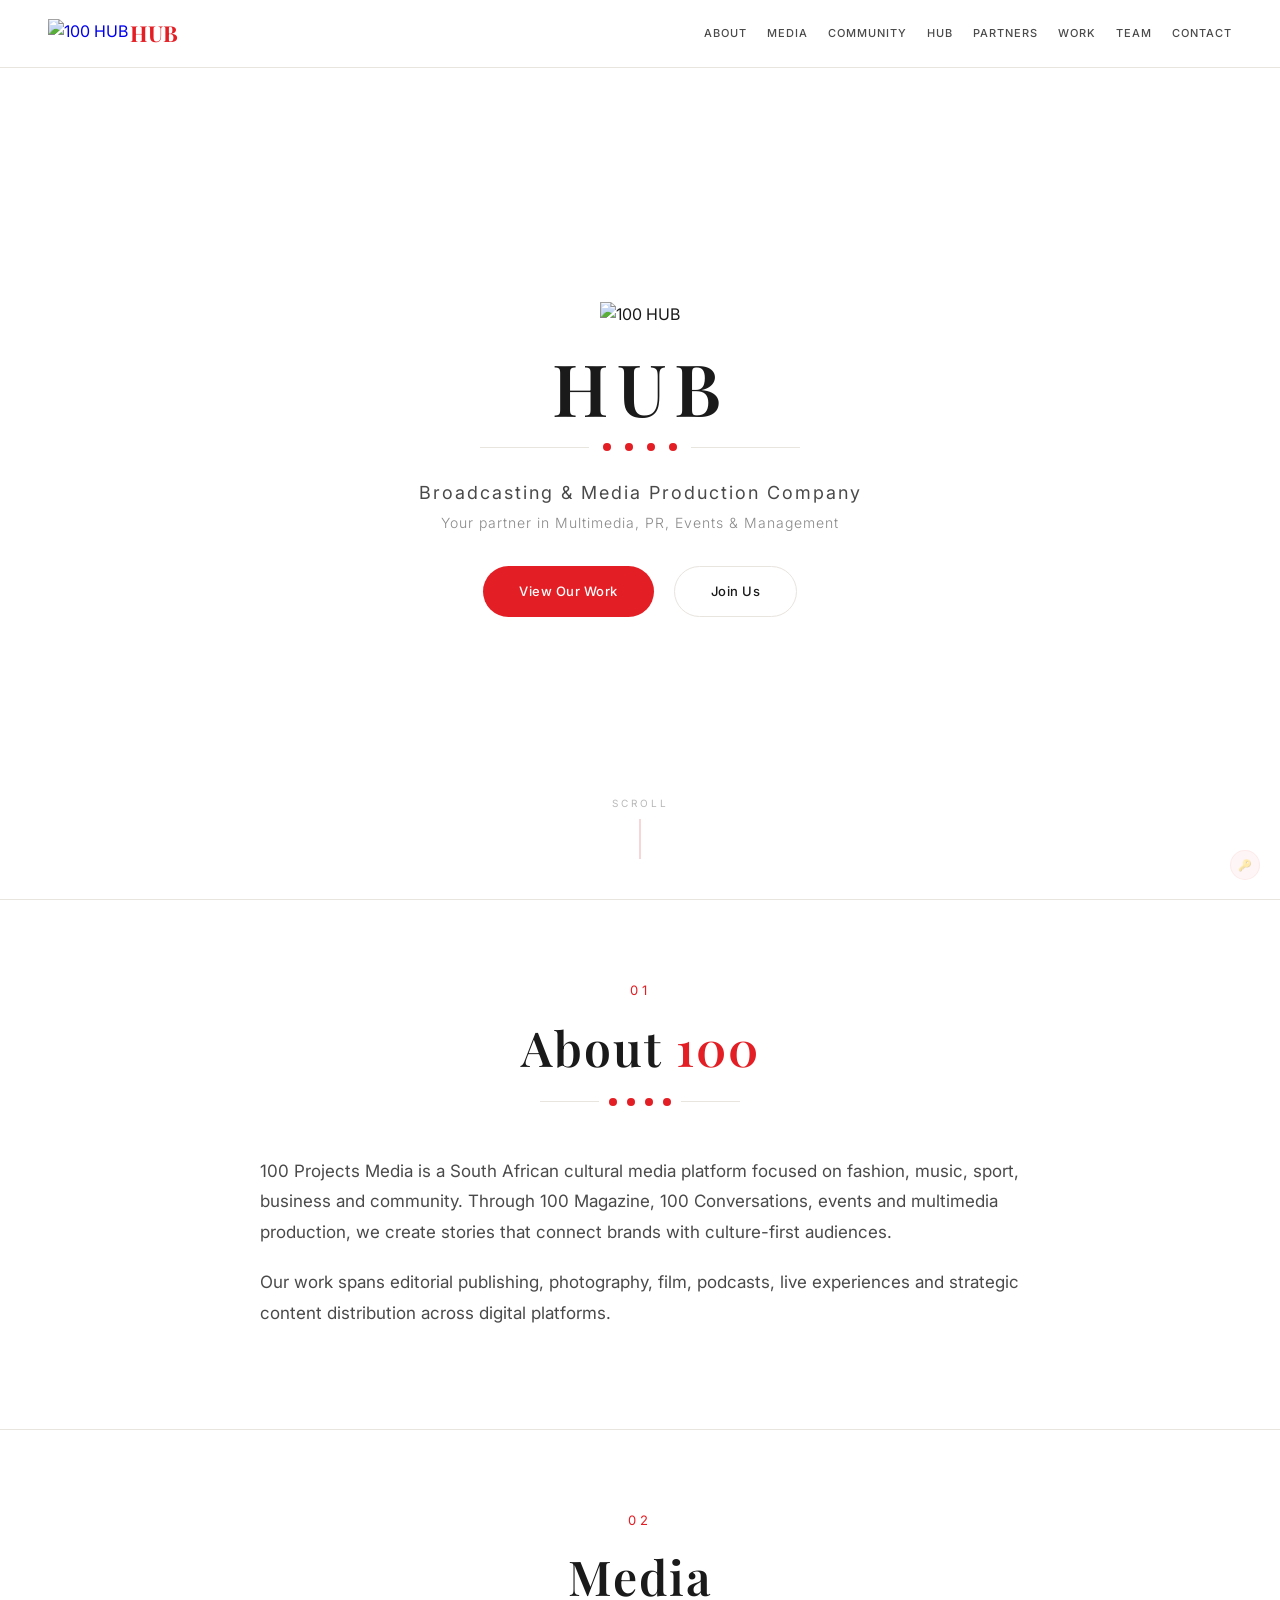
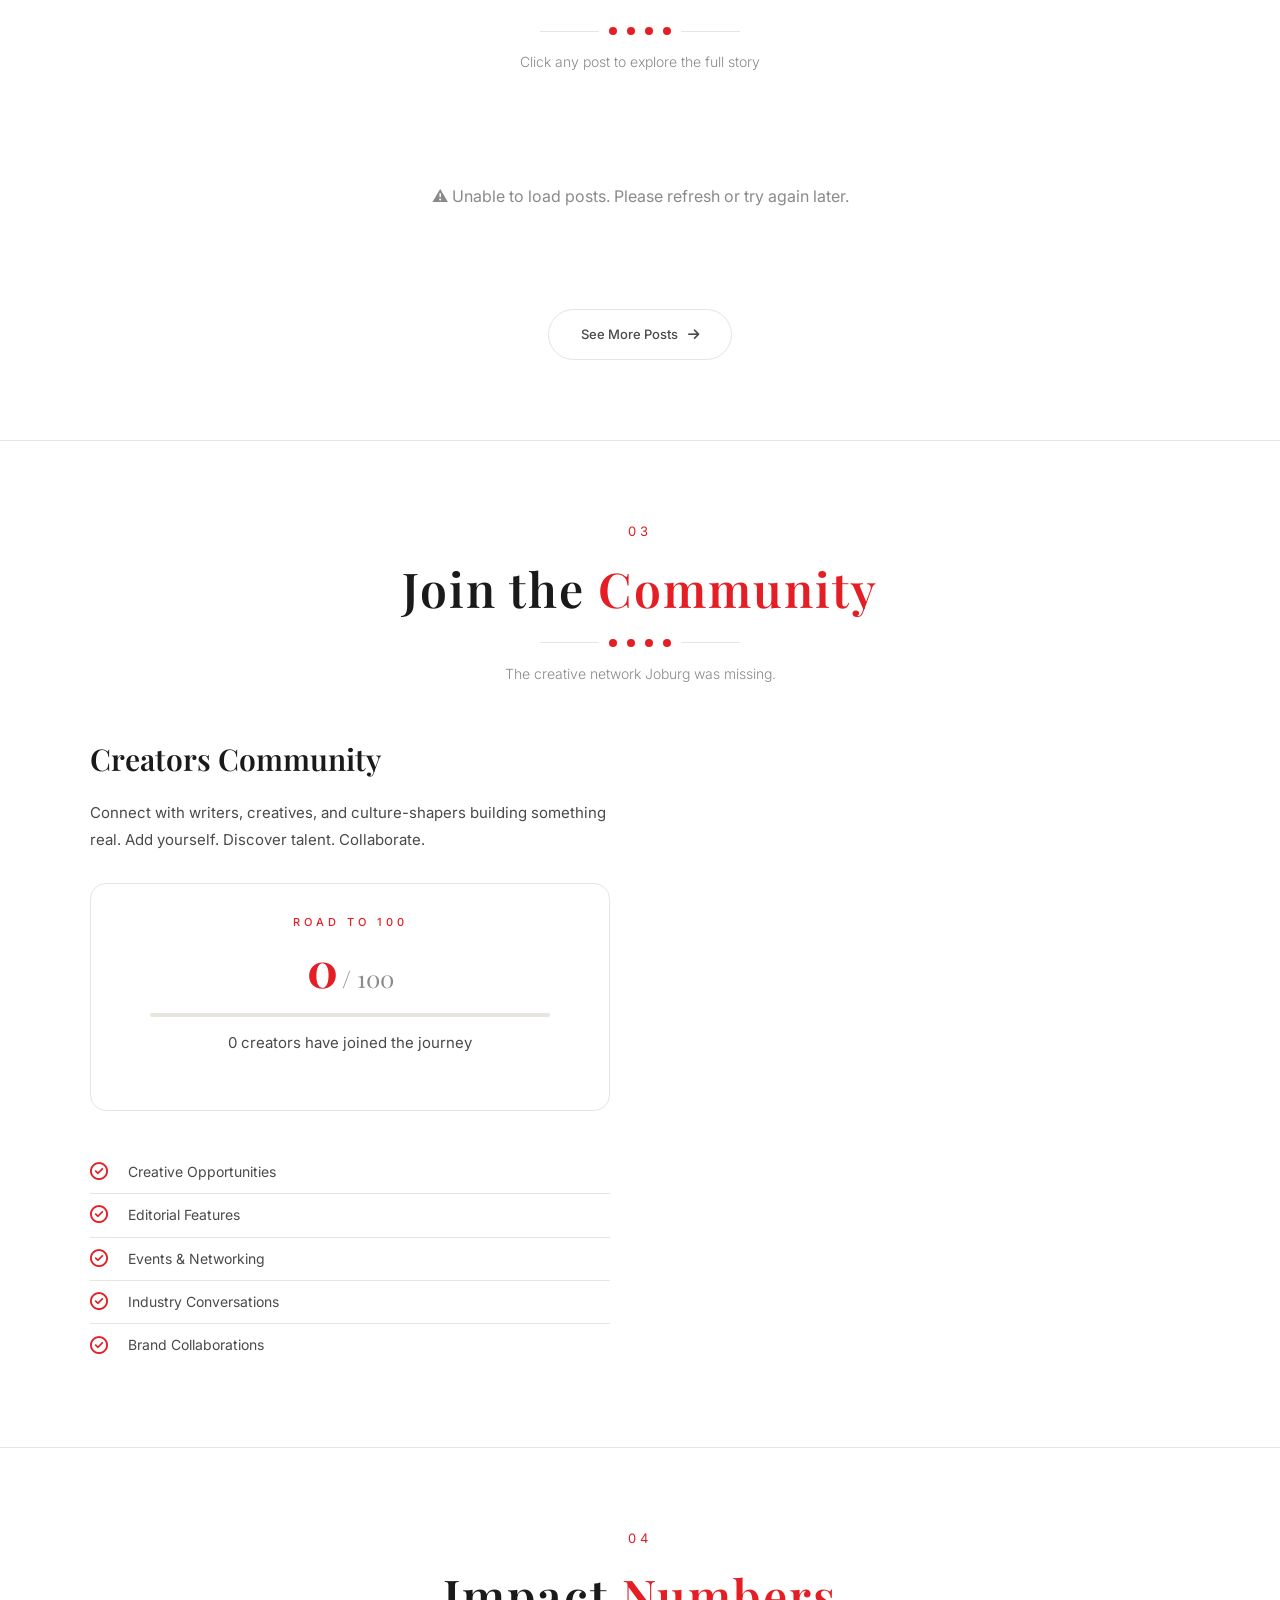
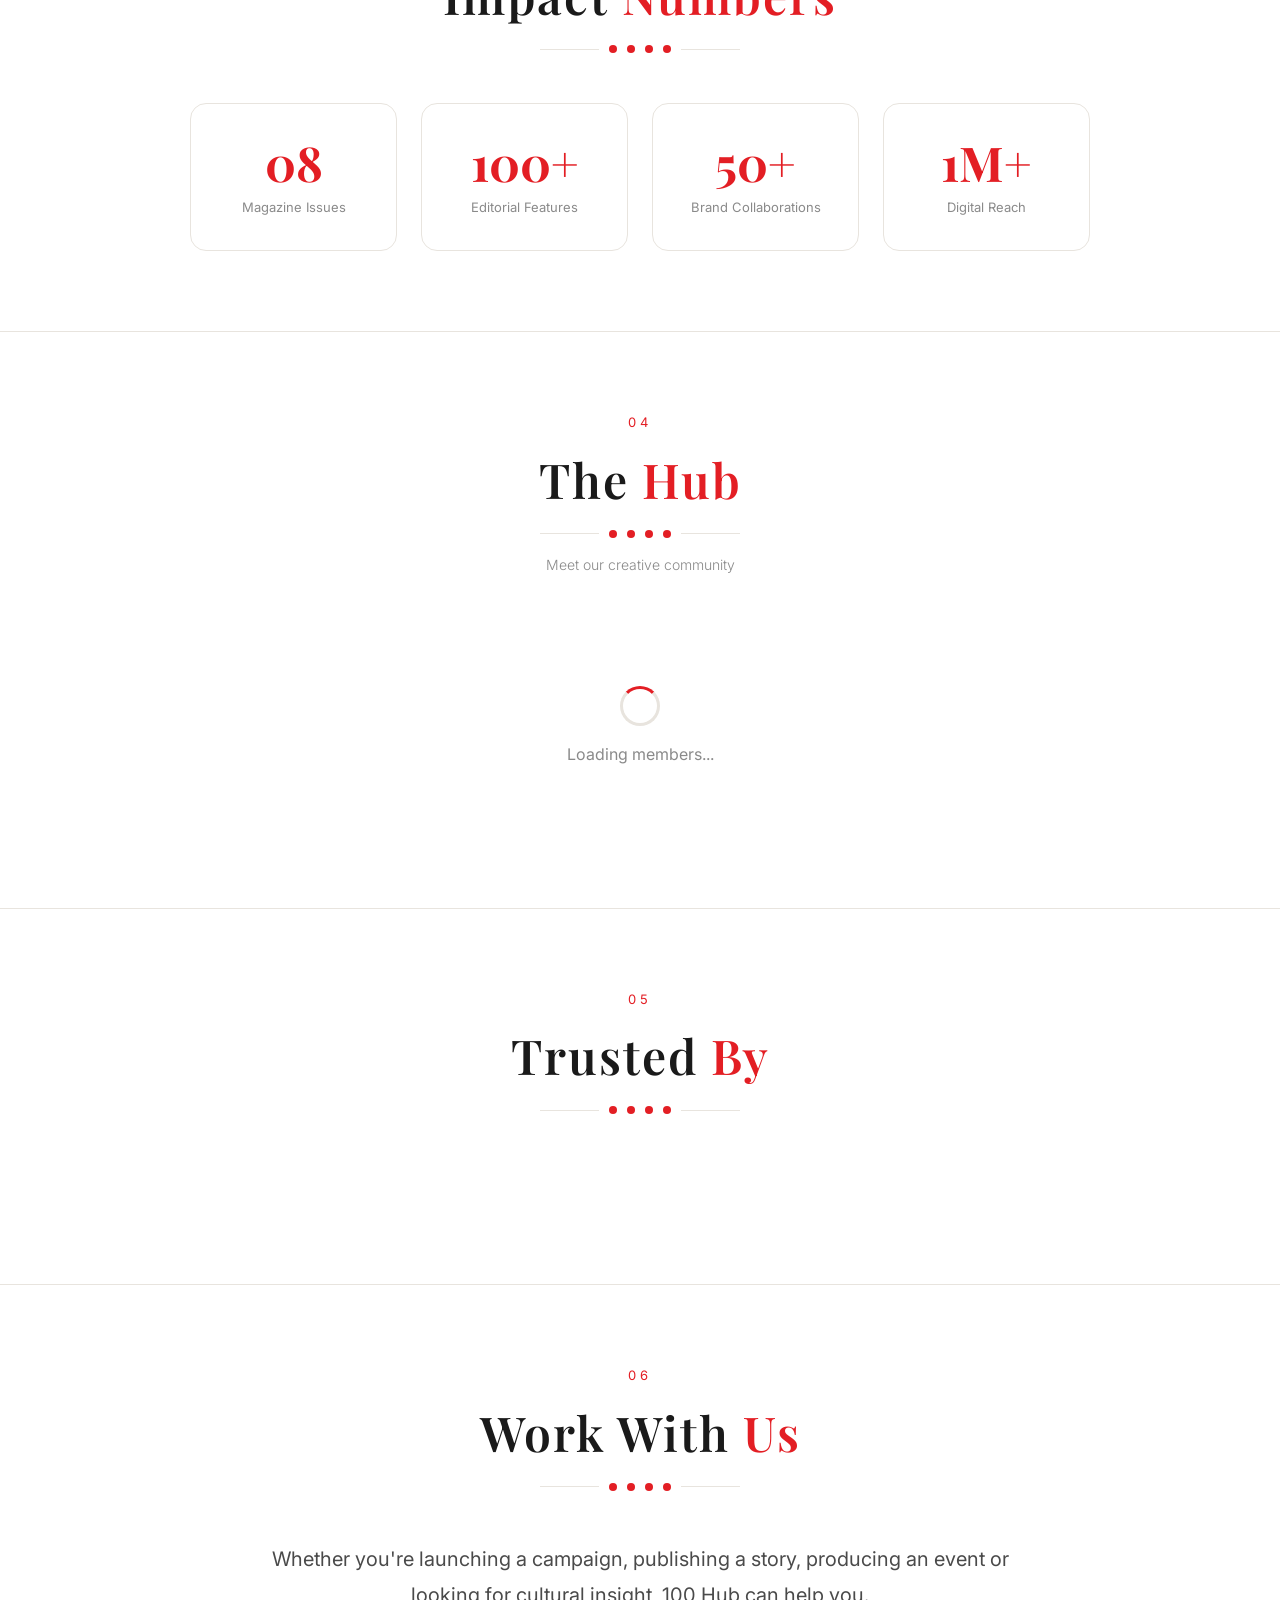
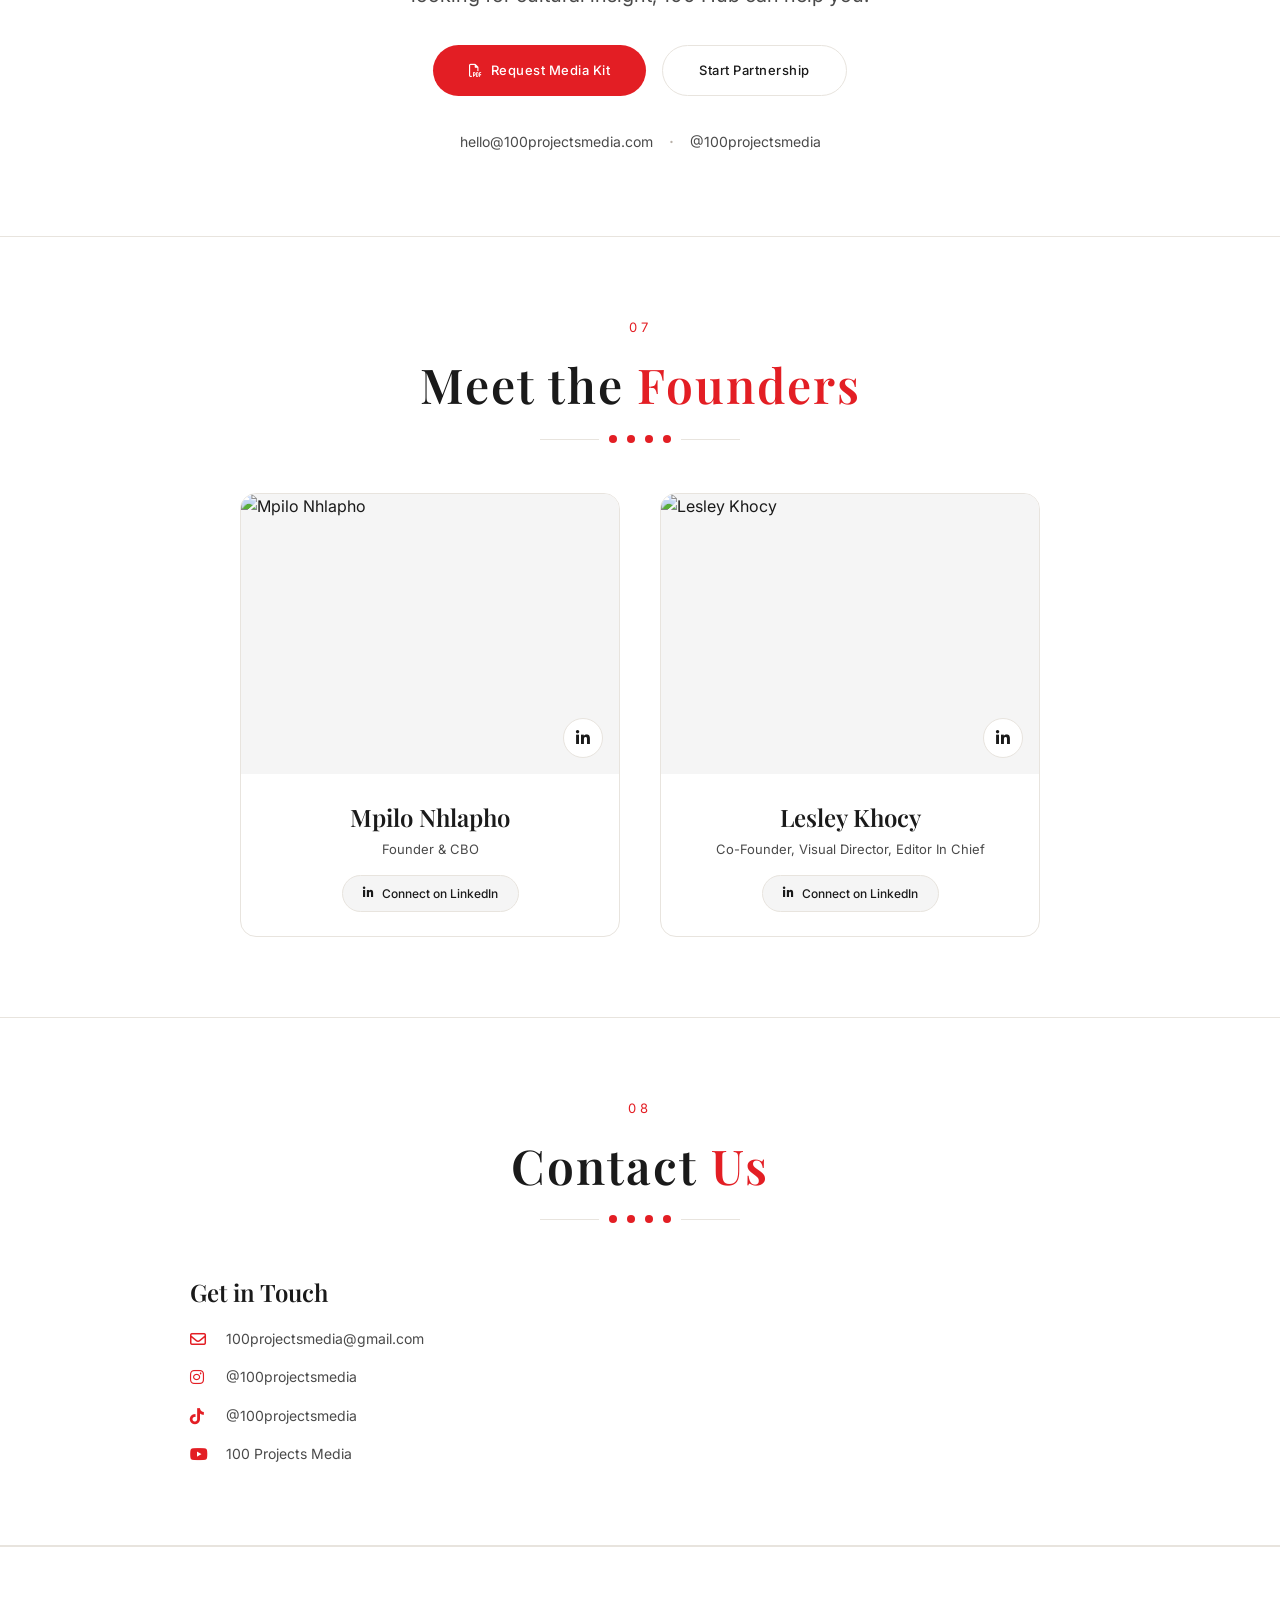
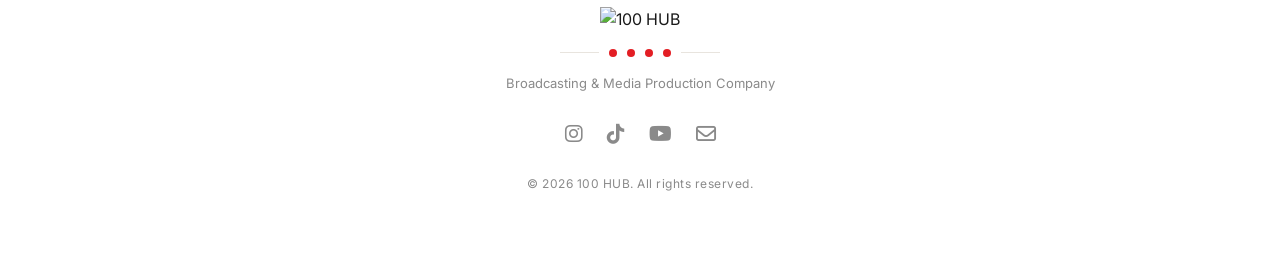
==== commit 9c6aadce: "updates" ====
--- a/index.html
+++ b/index.html
@@ -15,6 +15,14 @@
 </head>
 <body>
 
+    <!-- ==================== GLOBAL VIDEO BACKGROUND ==================== -->
+    <div class="global-video-bg">
+        <video autoplay muted loop playsinline class="global-video">
+            <source src="Assets/hero-bg.mp4" type="video/mp4" />
+        </video>
+        <div class="global-video-overlay"></div>
+    </div>
+
     <!-- ==================== NAVIGATION ==================== -->
     <nav class="navbar">
         <div class="container">
@@ -30,6 +38,7 @@
                     <a href="#about">About</a>
                     <a href="#feed">Media</a>
                     <a href="#community">Community</a>
+                    <a href="#hub">Hub</a>
                     <a href="#partners">Partners</a>
                     <a href="#work">Work</a>
                     <a href="#team">Team</a>
@@ -41,7 +50,6 @@
 
     <!-- ==================== HERO ==================== -->
     <section class="hero" id="hero">
-        <div class="hero-ambient"></div>
         <div class="container">
             <div class="hero-content">
                 <img src="Assets/100_Logo.png" alt="100 HUB" class="hero-logo-img" />
@@ -64,10 +72,10 @@
                 </div>
             </div>
         </div>
-        <!-- <div class="hero-scroll">
+        <div class="hero-scroll">
             <span>Scroll</span>
             <div class="scroll-line"></div>
-        </div> -->
+        </div>
     </section>
 
     <!-- ==================== ABOUT ==================== -->
@@ -176,35 +184,111 @@
                         <li><i class="fa-regular fa-circle-check"></i> Brand Collaborations</li>
                     </ul>
                 </div>
-                <div class="community-form" id="signupForm">
-                    <h3>Become a Member</h3>
-                    <form id="membershipForm">
-                        <div class="form-group">
-                            <input type="text" id="memberName" placeholder="Full Name" required />
-                        </div>
-                        <div class="form-group">
-                            <input type="email" id="memberEmail" placeholder="Email Address" required />
-                        </div>
-                        <div class="form-group">
-                            <input type="text" id="memberRole" placeholder="I want to join as... (e.g., Creator, Writer, Partner, Supporter)" required />
-                        </div>
-                        <div class="form-group">
-                            <textarea id="memberMessage" rows="3" placeholder="Tell us about yourself (optional)"></textarea>
-                        </div>
-                        <button type="submit" class="btn-primary full-width" id="submitBtn">
-                            <i class="fa-regular fa-paper-plane"></i> Become a Member
-                        </button>
-                    </form>
-                    <div id="formSuccess" style="display:none; text-align:center; padding:20px; color:var(--red);">
-                        <i class="fa-regular fa-circle-check" style="font-size:32px; display:block; margin-bottom:12px;"></i>
-                        <p>Thank you for joining! We'll be in touch soon.</p>
-                    </div>
-                    <div id="formFull" style="display:none; text-align:center; padding:20px;">
-                        <i class="fa-regular fa-circle-xmark" style="font-size:32px; display:block; margin-bottom:12px; color:var(--red);"></i>
-                        <p style="color:var(--text-secondary);">🎉 The community is full! We've reached 100 members.</p>
-                        <p style="color:var(--text-muted); font-size:14px;">Follow us on Instagram for updates on future opportunities.</p>
-                    </div>
-                </div>
+            </div>
+        </div>
+    </section>
+
+    <!-- ==================== IMPACT NUMBERS ==================== -->
+    <section class="impact-section" id="impact">
+        <div class="container">
+            <div class="section-header">
+                <span class="section-number">04</span>
+                <h2 class="section-title">Impact <span class="highlight-red">Numbers</span></h2>
+                <div class="section-divider">
+                    <span class="divider-line-short"></span>
+                    <span class="divider-dot"></span>
+                    <span class="divider-dot"></span>
+                    <span class="divider-dot"></span>
+                    <span class="divider-dot"></span>
+                    <span class="divider-line-short"></span>
+                </div>
+            </div>
+            <div class="impact-grid-home" id="impactGridHome">
+                <div class="impact-card-home">
+                    <span class="impact-number" id="homeMagazine">08</span>
+                    <span class="impact-label">Magazine Issues</span>
+                </div>
+                <div class="impact-card-home">
+                    <span class="impact-number" id="homeFeatures">100+</span>
+                    <span class="impact-label">Editorial Features</span>
+                </div>
+                <div class="impact-card-home">
+                    <span class="impact-number" id="homeCollaborations">50+</span>
+                    <span class="impact-label">Brand Collaborations</span>
+                </div>
+                <div class="impact-card-home">
+                    <span class="impact-number" id="homeReach">1M+</span>
+                    <span class="impact-label">Digital Reach</span>
+                </div>
+            </div>
+        </div>
+    </section>
+
+    <!-- ==================== SIGNUP MODAL ==================== -->
+    <div class="signup-modal" id="signupModal">
+        <div class="signup-modal-overlay" id="signupModalOverlay"></div>
+        <div class="signup-modal-content">
+            <button class="signup-modal-close" id="signupModalClose"><i class="fa-solid fa-xmark"></i></button>
+            <h2 style="font-family:'Playfair Display',serif; font-size:28px; margin-bottom:8px;">Become a Member</h2>
+            <p style="color:var(--text-muted); font-size:14px; margin-bottom:20px;">Join the 100 HUB creative community</p>
+            <form id="signupModalForm">
+                <div class="form-group">
+                    <label>Professional Photo (3 images)</label>
+                    <input type="file" id="memberPhotos" accept="image/*" multiple required />
+                    <small style="color:var(--text-muted); font-size:11px;">Upload up to 3 images (PNG, JPG, JPEG)</small>
+                </div>
+                <div class="form-group">
+                    <input type="text" id="modalMemberName" placeholder="Full Name" required />
+                </div>
+                <div class="form-group">
+                    <input type="email" id="modalMemberEmail" placeholder="Email Address" required />
+                </div>
+                <div class="form-group">
+                    <input type="text" id="modalMemberRole" placeholder="Role/Title (e.g., Photographer, Writer, Brand Strategist)" required />
+                </div>
+                <div class="form-group">
+                    <textarea id="modalMemberSkills" rows="2" placeholder="Creative Focus/Skillset (e.g., Fashion Photography, Brand Strategy)"></textarea>
+                </div>
+                <div class="form-group">
+                    <input type="url" id="modalMemberWebsite" placeholder="Website or Portfolio Link (optional)" />
+                </div>
+                <button type="submit" class="btn-primary full-width" id="modalSubmitBtn">
+                    <i class="fa-regular fa-paper-plane"></i> Submit Application
+                </button>
+                <div id="modalFormSuccess" style="display:none; text-align:center; padding:20px; color:var(--red);">
+                    <i class="fa-regular fa-circle-check" style="font-size:32px; display:block; margin-bottom:12px;"></i>
+                    <p>Thank you for joining! You will receive an email to let you know that you have been accepted as a member.</p>
+                </div>
+            </form>
+        </div>
+    </div>
+
+    <!-- ==================== HUB SECTION ==================== -->
+    <section class="hub-section" id="hub">
+        <div class="container">
+            <div class="section-header">
+                <span class="section-number">04</span>
+                <h2 class="section-title">The <span class="highlight-red">Hub</span></h2>
+                <div class="section-divider">
+                    <span class="divider-line-short"></span>
+                    <span class="divider-dot"></span>
+                    <span class="divider-dot"></span>
+                    <span class="divider-dot"></span>
+                    <span class="divider-dot"></span>
+                    <span class="divider-line-short"></span>
+                </div>
+                <p class="section-subtitle">Meet our creative community</p>
+            </div>
+            <div class="hub-grid" id="hubGrid">
+                <div class="hub-loading">
+                    <div class="loader"></div>
+                    <p>Loading members...</p>
+                </div>
+            </div>
+            <div class="see-more-container" id="hubSeeMore" style="display:none;">
+                <button class="see-more-btn" onclick="loadMoreHubMembers()">
+                    See More <i class="fa-solid fa-arrow-right"></i>
+                </button>
             </div>
         </div>
     </section>
@@ -213,7 +297,7 @@
     <section class="partners-section" id="partners">
         <div class="container">
             <div class="section-header">
-                <span class="section-number">04</span>
+                <span class="section-number">05</span>
                 <h2 class="section-title">Trusted <span class="highlight-red">By</span></h2>
                 <div class="section-divider">
                     <span class="divider-line-short"></span>
@@ -236,7 +320,7 @@
     <section class="work-section" id="work">
         <div class="container">
             <div class="section-header">
-                <span class="section-number">05</span>
+                <span class="section-number">06</span>
                 <h2 class="section-title">Work With <span class="highlight-red">Us</span></h2>
                 <div class="section-divider">
                     <span class="divider-line-short"></span>
@@ -253,7 +337,7 @@
                     <a href="#" class="btn-primary" id="mediaKitBtn">
                         <i class="fa-regular fa-file-pdf"></i> Request Media Kit
                     </a>
-                    <a href="#community" class="btn-secondary" id="startPartnershipBtn">
+                    <a href="#" class="btn-secondary" id="openSignupModalBtn">
                         Start Partnership
                     </a>
                 </div>
@@ -270,7 +354,7 @@
     <section class="team-section" id="team">
         <div class="container">
             <div class="section-header">
-                <span class="section-number">06</span>
+                <span class="section-number">07</span>
                 <h2 class="section-title">Meet the <span class="highlight-red">Founders</span></h2>
                 <div class="section-divider">
                     <span class="divider-line-short"></span>
@@ -320,7 +404,7 @@
     <section class="contact-section" id="contact">
         <div class="container">
             <div class="section-header">
-                <span class="section-number">07</span>
+                <span class="section-number">08</span>
                 <h2 class="section-title">Contact <span class="highlight-red">Us</span></h2>
                 <div class="section-divider">
                     <span class="divider-line-short"></span>
@@ -353,18 +437,6 @@
                         </a>
                     </div>
                 </div>
-                <div class="contact-newsletter">
-                    <h3>Stay Updated</h3>
-                    <p>Subscribe to our newsletter for the latest projects and insights.</p>
-                    <form class="newsletter-form" id="newsletterForm">
-                        <div class="form-group">
-                            <input type="email" placeholder="EMAIL ADDRESS" required />
-                            <button type="submit" class="form-submit">
-                                <i class="fa-solid fa-arrow-right"></i>
-                            </button>
-                        </div>
-                    </form>
-                </div>
             </div>
         </div>
     </section>
@@ -443,7 +515,7 @@
 
         async function getMemberCount() {
             try {
-                const response = await fetch(`${API_BASE}/members`);
+                const response = await fetch(`${API_BASE}/members?status=accepted`);
                 if (response.ok) {
                     const data = await response.json();
                     return data.count || 0;
@@ -486,96 +558,211 @@
         }
 
         // ==========================================
-        // MEMBERSHIP FORM SUBMISSION
-        // ==========================================
-        document.getElementById('membershipForm').addEventListener('submit', function(e) {
+        // HUB MEMBERS
+        // ==========================================
+        let hubMembers = [];
+        let hubPage = 0;
+        const HUB_PAGE_SIZE = 6;
+
+        async function loadHubMembers(reset = true) {
+            if (reset) {
+                hubPage = 0;
+                hubMembers = [];
+            }
+            
+            try {
+                const response = await fetch(`${API_BASE}/members?status=accepted&page=${hubPage}&limit=${HUB_PAGE_SIZE}`);
+                if (response.ok) {
+                    const data = await response.json();
+                    if (reset) {
+                        hubMembers = data.members || [];
+                    } else {
+                        hubMembers = [...hubMembers, ...(data.members || [])];
+                    }
+                    renderHubMembers(data.members || []);
+                    
+                    const seeMore = document.getElementById('hubSeeMore');
+                    if (data.members && data.members.length === HUB_PAGE_SIZE) {
+                        seeMore.style.display = 'block';
+                    } else {
+                        seeMore.style.display = 'none';
+                    }
+                }
+            } catch (error) {
+                console.log('Could not load hub members');
+            }
+        }
+
+        function renderHubMembers(members) {
+            const container = document.getElementById('hubGrid');
+            
+            if (hubMembers.length === 0 && members.length === 0) {
+                container.innerHTML = `
+                    <div class="hub-empty">
+                        <p>No members yet. Be the first to join!</p>
+                    </div>
+                `;
+                return;
+            }
+
+            // Use all loaded members
+            const allMembers = hubMembers;
+            
+            container.innerHTML = allMembers.map(member => `
+                <div class="hub-card">
+                    <div class="hub-image">
+                        <img src="${member.selectedImage || member.image1 || 'Assets/100_Logo.png'}" alt="${member.name}" />
+                    </div>
+                    <div class="hub-info">
+                        <h3 class="hub-name">${member.name}</h3>
+                        <span class="hub-date">${member.timestamp ? new Date(member.timestamp).toLocaleDateString('en-US', { month: 'short', day: 'numeric', year: 'numeric' }) : ''}</span>
+                    </div>
+                </div>
+            `).join('');
+        }
+
+        function loadMoreHubMembers() {
+            hubPage++;
+            loadHubMembers(false);
+        }
+
+                // ==========================================
+        // IMPACT NUMBERS
+        // ==========================================
+        function loadImpactNumbers() {
+            try {
+                const data = localStorage.getItem('impactNumbers');
+                if (data) {
+                    const parsed = JSON.parse(data);
+                    document.getElementById('homeMagazine').textContent = parsed.magazine || 8;
+                    document.getElementById('homeFeatures').textContent = parsed.features + (parsed.features > 9 ? '' : '+') || '100+';
+                    document.getElementById('homeCollaborations').textContent = parsed.collaborations + (parsed.collaborations > 9 ? '' : '+') || '50+';
+                    document.getElementById('homeReach').textContent = parsed.reach >= 1000000 ? (parsed.reach / 1000000).toFixed(1) + 'M+' : parsed.reach + '+';
+                }
+            } catch (e) {
+                // Default values already in HTML
+            }
+        }
+
+        // Call this in your DOMContentLoaded:
+        document.addEventListener('DOMContentLoaded', async function() {
+            // ... existing code ...
+            loadImpactNumbers(); // Add this line
+            // ... rest of code ...
+        });
+
+        // ==========================================
+        // SIGNUP MODAL
+        // ==========================================
+        const signupModal = document.getElementById('signupModal');
+        const signupModalClose = document.getElementById('signupModalClose');
+        const signupModalOverlay = document.getElementById('signupModalOverlay');
+
+        function openSignupModal() {
+            signupModal.classList.add('active');
+            document.body.style.overflow = 'hidden';
+        }
+
+        function closeSignupModal() {
+            signupModal.classList.remove('active');
+            document.body.style.overflow = '';
+        }
+
+        signupModalClose.addEventListener('click', closeSignupModal);
+        signupModalOverlay.addEventListener('click', closeSignupModal);
+
+        document.getElementById('openSignupModalBtn').addEventListener('click', function(e) {
             e.preventDefault();
-
-            const name = document.getElementById('memberName').value;
-            const email = document.getElementById('memberEmail').value;
-            const role = document.getElementById('memberRole').value;
-            const message = document.getElementById('memberMessage').value;
+            openSignupModal();
+        });
+
+        // "Join Us" button also opens modal
+        document.querySelector('.hero-actions .btn-secondary').addEventListener('click', function(e) {
+            e.preventDefault();
+            openSignupModal();
+        });
+
+        // ==========================================
+        // SIGNUP MODAL FORM SUBMISSION
+        // ==========================================
+        document.getElementById('signupModalForm').addEventListener('submit', async function(e) {
+            e.preventDefault();
+
+            const name = document.getElementById('modalMemberName').value;
+            const email = document.getElementById('modalMemberEmail').value;
+            const role = document.getElementById('modalMemberRole').value;
+            const skills = document.getElementById('modalMemberSkills').value;
+            const website = document.getElementById('modalMemberWebsite').value;
+            const fileInput = document.getElementById('memberPhotos');
+            const files = fileInput.files;
 
             if (!name || !email || !role) {
                 alert('Please fill in all required fields.');
                 return;
             }
 
-            const submitBtn = document.getElementById('submitBtn');
+            if (files.length === 0) {
+                alert('Please upload at least one photo.');
+                return;
+            }
+
+            const submitBtn = document.getElementById('modalSubmitBtn');
             submitBtn.disabled = true;
             submitBtn.innerHTML = '<i class="fa-solid fa-spinner fa-spin"></i> Submitting...';
 
-            fetch(`${API_BASE}/signup`, {
-                method: 'POST',
-                headers: { 'Content-Type': 'application/json' },
-                body: JSON.stringify({ name, email, role, message })
-            })
-            .then(response => {
-                if (!response.ok) {
-                    return response.json().then(err => { throw new Error(err.error || 'Failed to save member data'); });
-                }
-                return response.json();
-            })
-            .then(result => {
+            try {
+                // Upload images to Cloudinary first
+                const imageUrls = [];
+                for (const file of files) {
+                    const formData = new FormData();
+                    formData.append('file', file);
+                    formData.append('upload_preset', 'members');
+
+                    const uploadResponse = await fetch(`https://api.cloudinary.com/v1_1/ddks5csyg/image/upload`, {
+                        method: 'POST',
+                        body: formData
+                    });
+                    
+                    if (uploadResponse.ok) {
+                        const data = await uploadResponse.json();
+                        imageUrls.push(data.secure_url);
+                    }
+                }
+
+                // Save member data
+                const response = await fetch(`${API_BASE}/signup`, {
+                    method: 'POST',
+                    headers: { 'Content-Type': 'application/json' },
+                    body: JSON.stringify({
+                        name,
+                        email,
+                        role,
+                        skills,
+                        website,
+                        image1: imageUrls[0] || '',
+                        image2: imageUrls[1] || '',
+                        image3: imageUrls[2] || '',
+                        status: 'pending'
+                    })
+                });
+
+                const result = await response.json();
+
                 if (result.success) {
-                    updateCounterDisplay(result.count);
-                    this.style.display = 'none';
-                    document.getElementById('formSuccess').style.display = 'block';
-                    this.reset();
+                    document.getElementById('signupModalForm').style.display = 'none';
+                    document.getElementById('modalFormSuccess').style.display = 'block';
+                    fileInput.value = '';
                 } else {
                     alert(result.error || 'Something went wrong. Please try again.');
                 }
-                submitBtn.disabled = false;
-                submitBtn.innerHTML = '<i class="fa-regular fa-paper-plane"></i> Become a Member';
-            })
-            .catch(error => {
+            } catch (error) {
                 console.error('Error:', error);
                 alert('❌ ' + error.message);
-                submitBtn.disabled = false;
-                submitBtn.innerHTML = '<i class="fa-regular fa-paper-plane"></i> Become a Member';
-            });
+            }
+
+            submitBtn.disabled = false;
+            submitBtn.innerHTML = '<i class="fa-regular fa-paper-plane"></i> Submit Application';
         });
-
-        // ==========================================
-        // PARTNER LOGOS
-        // ==========================================
-        let partnerLogos = [];
-
-        async function loadPartners() {
-            try {
-                const response = await fetch(`${API_BASE}/partners`);
-                if (response.ok) {
-                    const data = await response.json();
-                    partnerLogos = data.logos || [];
-                    renderPartnerLogos();
-                }
-            } catch (error) {
-                console.log('ℹ️ Could not load partner logos');
-            }
-        }
-
-        function renderPartnerLogos() {
-            const track = document.getElementById('partnersTrack');
-            if (!track) return;
-
-            if (partnerLogos.length === 0) {
-                track.innerHTML = `
-                    <div class="partner-logo-item">
-                        <div style="padding:20px 40px; color:#999; font-style:italic; text-align:center; white-space:nowrap;">
-                            Partner logos coming soon
-                        </div>
-                    </div>
-                `;
-                return;
-            }
-
-            const logos = [...partnerLogos, ...partnerLogos];
-            track.innerHTML = logos.map(logo => `
-                <div class="partner-logo-item">
-                    <img src="${logo.url}" alt="${logo.name}" title="${logo.name}" onerror="this.style.display='none'" />
-                </div>
-            `).join('');
-        }
 
         // ==========================================
         // FETCH AND RENDER FEED
@@ -808,7 +995,6 @@
         document.getElementById('mediaKitBtn').addEventListener('click', function(e) {
             e.preventDefault();
             
-            // Try to get the media kit URL from the dashboard (via Netlify function)
             fetch(`${API_BASE}/media-kit`)
                 .then(response => {
                     if (response.ok) {
@@ -829,27 +1015,45 @@
         });
 
         // ==========================================
-        // START PARTNERSHIP BUTTON
-        // ==========================================
-        document.getElementById('startPartnershipBtn').addEventListener('click', function(e) {
-            e.preventDefault();
-            const communitySection = document.getElementById('community');
-            if (communitySection) {
-                communitySection.scrollIntoView({ behavior: 'smooth' });
-            }
-        });
-
-        // ==========================================
-        // NEWSLETTER FORM
-        // ==========================================
-        document.getElementById('newsletterForm').addEventListener('submit', function(e) {
-            e.preventDefault();
-            const email = this.querySelector('input[type="email"]').value;
-            if (email) {
-                alert('Thank you for subscribing! We\'ll keep you updated.');
-                this.querySelector('input').value = '';
-            }
-        });
+        // PARTNER LOGOS
+        // ==========================================
+        let partnerLogos = [];
+
+        async function loadPartners() {
+            try {
+                const response = await fetch(`${API_BASE}/partners`);
+                if (response.ok) {
+                    const data = await response.json();
+                    partnerLogos = data.logos || [];
+                    renderPartnerLogos();
+                }
+            } catch (error) {
+                console.log('ℹ️ Could not load partner logos');
+            }
+        }
+
+        function renderPartnerLogos() {
+            const track = document.getElementById('partnersTrack');
+            if (!track) return;
+
+            if (partnerLogos.length === 0) {
+                track.innerHTML = `
+                    <div class="partner-logo-item">
+                        <div style="padding:20px 40px; color:#999; font-style:italic; text-align:center; white-space:nowrap;">
+                            Partner logos coming soon
+                        </div>
+                    </div>
+                `;
+                return;
+            }
+
+            const logos = [...partnerLogos, ...partnerLogos];
+            track.innerHTML = logos.map(logo => `
+                <div class="partner-logo-item">
+                    <img src="${logo.url}" alt="${logo.name}" title="${logo.name}" onerror="this.style.display='none'" />
+                </div>
+            `).join('');
+        }
 
         // ==========================================
         // MOBILE NAV
@@ -890,6 +1094,7 @@
             
             await loadArticles();
             await loadPartners();
+            await loadHubMembers(true);
             const memberCount = await getMemberCount();
             updateCounterDisplay(memberCount);
             fetchFeed();
--- a/style.css
+++ b/style.css
@@ -1,5 +1,6 @@
 /* ==========================================
    100 HUB — PURE WHITE MAGAZINE
+   Global Video Background
    Pure White · Dark Text · Red (#E31E24)
    Fully Responsive · No Horizontal Scroll
    ========================================== */
@@ -60,6 +61,36 @@
     -webkit-font-smoothing: antialiased;
     overflow-x: hidden;
     width: 100%;
+    position: relative;
+    z-index: 1;
+}
+
+/* ==========================================
+   GLOBAL VIDEO BACKGROUND
+   ========================================== */
+.global-video-bg {
+    position: fixed;
+    top: 0;
+    left: 0;
+    width: 100vw;
+    height: 100vh;
+    z-index: -1;
+    overflow: hidden;
+}
+
+.global-video {
+    width: 100%;
+    height: 100%;
+    object-fit: cover;
+    filter: blur(4px) brightness(0.5);
+    transform: scale(1.05);
+}
+
+.global-video-overlay {
+    position: absolute;
+    inset: 0;
+    background: rgba(255, 255, 255, 0.12);
+    z-index: 1;
 }
 
 .container {
@@ -100,7 +131,7 @@
 .nav-logo {
     display: flex;
     align-items: center;
-    gap: 8px;
+    gap: 2px;
     text-decoration: none;
     flex-shrink: 0;
 }
@@ -197,26 +228,65 @@
 }
 
 /* ==========================================
+   SECTIONS
+   ========================================== */
+section {
+    background: var(--pure-white);
+    padding: 80px 0;
+    border-bottom: 1px solid var(--gray-medium);
+    width: 100%;
+    overflow: hidden;
+    position: relative;
+    z-index: 1;
+}
+
+.section-header {
+    text-align: center;
+    margin-bottom: 50px;
+}
+.section-number {
+    font-size: 13px;
+    font-weight: 400;
+    color: var(--red);
+    letter-spacing: 4px;
+    display: block;
+    margin-bottom: 8px;
+}
+.section-title {
+    font-family: 'Playfair Display', serif;
+    font-size: 48px;
+    font-weight: 600;
+    color: var(--text-primary);
+    letter-spacing: 2px;
+    margin-bottom: 12px;
+}
+.section-divider {
+    display: flex;
+    align-items: center;
+    justify-content: center;
+    gap: 10px;
+    max-width: 200px;
+    margin: 0 auto;
+}
+.section-subtitle {
+    font-size: 14px;
+    color: var(--text-muted);
+    font-weight: 300;
+    margin-top: 16px;
+}
+
+/* ==========================================
    HERO
    ========================================== */
 .hero {
+    background: var(--pure-white);
+    min-height: 100vh;
+    display: flex;
+    align-items: center;
+    padding: 80px 0 60px;
     position: relative;
-    min-height: 100vh;
-    display: flex;
-    align-items: center;
-    overflow: hidden;
-    background: var(--pure-white);
-    padding: 80px 0 60px;
-    width: 100%;
-}
-
-.hero-ambient {
-    position: absolute;
-    inset: 0;
-    z-index: 0;
-    background: 
-        radial-gradient(ellipse at 30% 40%, rgba(227, 30, 36, 0.03) 0%, transparent 55%),
-        radial-gradient(ellipse at 70% 70%, rgba(0, 0, 0, 0.01) 0%, transparent 35%);
+    z-index: 1;
+    border-bottom: 1px solid var(--gray-medium);
 }
 
 .hero-content {
@@ -393,52 +463,6 @@
 }
 
 /* ==========================================
-   SECTIONS — COMMON
-   ========================================== */
-section {
-    padding: 80px 0;
-    border-bottom: 1px solid var(--gray-medium);
-    width: 100%;
-    overflow: hidden;
-    background: var(--pure-white);
-}
-
-.section-header {
-    text-align: center;
-    margin-bottom: 50px;
-}
-.section-number {
-    font-size: 13px;
-    font-weight: 400;
-    color: var(--red);
-    letter-spacing: 4px;
-    display: block;
-    margin-bottom: 8px;
-}
-.section-title {
-    font-family: 'Playfair Display', serif;
-    font-size: 48px;
-    font-weight: 600;
-    color: var(--text-primary);
-    letter-spacing: 2px;
-    margin-bottom: 12px;
-}
-.section-divider {
-    display: flex;
-    align-items: center;
-    justify-content: center;
-    gap: 10px;
-    max-width: 200px;
-    margin: 0 auto;
-}
-.section-subtitle {
-    font-size: 14px;
-    color: var(--text-muted);
-    font-weight: 300;
-    margin-top: 16px;
-}
-
-/* ==========================================
    ABOUT
    ========================================== */
 .about-section {
@@ -561,9 +585,6 @@
     gap: 6px;
 }
 
-/* ==========================================
-   FEED LINK - READ FULL STORY BUTTON
-   ========================================== */
 .feed-actions {
     margin-top: 10px;
 }
@@ -584,19 +605,16 @@
     text-decoration: none;
     font-family: 'Inter', sans-serif;
 }
-
 .feed-link:hover {
     background: var(--red-dark);
     transform: translateY(-2px);
     box-shadow: var(--shadow-red);
     gap: 12px;
 }
-
 .feed-link i {
     font-size: 10px;
     transition: transform 0.3s ease;
 }
-
 .feed-link:hover i {
     transform: translateX(3px);
 }
@@ -623,9 +641,6 @@
     100% { transform: rotate(360deg); }
 }
 
-/* ==========================================
-   SEE MORE POSTS
-   ========================================== */
 .see-more-container {
     text-align: center;
     margin-top: 40px;
@@ -946,6 +961,72 @@
 }
 
 /* ==========================================
+   HUB SECTION
+   ========================================== */
+.hub-section {
+    background: var(--pure-white);
+}
+
+.hub-grid {
+    display: grid;
+    grid-template-columns: repeat(3, 1fr);
+    gap: 20px;
+}
+
+.hub-card {
+    background: var(--white);
+    border: 1px solid var(--gray-medium);
+    border-radius: var(--radius-sm);
+    overflow: hidden;
+    transition: var(--transition);
+}
+.hub-card:hover {
+    transform: translateY(-4px);
+    border-color: var(--red);
+    box-shadow: var(--shadow-red);
+}
+
+.hub-image {
+    width: 100%;
+    aspect-ratio: 1 / 1;
+    overflow: hidden;
+    background: var(--gray-light);
+}
+.hub-image img {
+    width: 100%;
+    height: 100%;
+    object-fit: cover;
+    transition: transform 0.6s ease;
+}
+.hub-card:hover .hub-image img {
+    transform: scale(1.05);
+}
+
+.hub-info {
+    padding: 12px 16px;
+    text-align: center;
+}
+.hub-name {
+    font-family: 'Playfair Display', serif;
+    font-size: 16px;
+    font-weight: 600;
+    color: var(--text-primary);
+    margin-bottom: 2px;
+}
+.hub-date {
+    font-size: 11px;
+    color: var(--text-muted);
+}
+
+.hub-loading,
+.hub-empty {
+    grid-column: 1 / -1;
+    text-align: center;
+    padding: 60px 20px;
+    color: var(--text-muted);
+}
+
+/* ==========================================
    PARTNER LOGOS — Infinite Scroll
    ========================================== */
 .partners-section {
@@ -981,13 +1062,11 @@
     min-width: 120px;
     transition: all 0.3s ease;
 }
-
 .partner-logo-item:hover {
     border-color: var(--red);
     box-shadow: var(--shadow-red);
     transform: scale(1.05);
 }
-
 .partner-logo-item img {
     max-height: 50px;
     max-width: 120px;
@@ -1207,52 +1286,165 @@
     transform: translateX(4px);
 }
 
-.newsletter-form .form-group {
-    display: flex;
-    align-items: center;
-    border-bottom: 1px solid var(--gray-medium);
-    padding: 4px 0;
+/* ==========================================
+   SIGNUP MODAL
+   ========================================== */
+.signup-modal {
+    position: fixed;
+    top: 0;
+    left: 0;
+    right: 0;
+    bottom: 0;
+    z-index: 3000;
+    display: flex;
+    align-items: center;
+    justify-content: center;
+    opacity: 0;
+    visibility: hidden;
+    transition: all 0.4s ease;
+}
+.signup-modal.active {
+    opacity: 1;
+    visibility: visible;
+}
+.signup-modal-overlay {
+    position: absolute;
+    inset: 0;
+    background: rgba(0, 0, 0, 0.6);
+    backdrop-filter: blur(8px);
+}
+.signup-modal-content {
+    position: relative;
+    max-width: 500px;
+    width: 92%;
+    max-height: 90vh;
+    overflow-y: auto;
+    background: var(--white);
+    border-radius: var(--radius);
+    padding: 32px;
+    box-shadow: 0 20px 60px rgba(0, 0, 0, 0.2);
+    transform: scale(0.95);
+    transition: transform 0.4s ease;
+}
+.signup-modal.active .signup-modal-content {
+    transform: scale(1);
+}
+.signup-modal-close {
+    position: sticky;
+    top: 0;
+    float: right;
+    width: 36px;
+    height: 36px;
+    border-radius: 50%;
+    background: var(--gray-light);
+    border: none;
+    color: var(--text-primary);
+    font-size: 18px;
+    cursor: pointer;
     transition: var(--transition-fast);
-}
-.newsletter-form .form-group:focus-within {
-    border-bottom-color: var(--red);
-}
-.newsletter-form input {
-    flex: 1;
-    background: none;
-    border: none;
-    padding: 12px 0;
-    color: var(--text-primary);
-    font-size: 14px;
-    font-weight: 300;
-    letter-spacing: 0.5px;
-    outline: none;
-}
-.newsletter-form input::placeholder {
+    display: flex;
+    align-items: center;
+    justify-content: center;
+    margin-bottom: 8px;
+}
+.signup-modal-close:hover {
+    background: var(--red);
+    color: var(--white);
+    transform: rotate(90deg);
+}
+.signup-modal-content .form-group label {
+    display: block;
+    font-size: 13px;
+    font-weight: 500;
+    color: var(--text-primary);
+    margin-bottom: 4px;
+}
+.signup-modal-content .form-group input[type="file"] {
+    padding: 10px;
+    background: var(--gray-light);
+    border: 1px solid var(--gray-medium);
+    border-radius: var(--radius-sm);
+    width: 100%;
+    font-size: 13px;
+}
+
+/* ==========================================
+   IMPACT NUMBERS (Homepage)
+   ========================================== */
+.impact-section {
+    background: var(--pure-white);
+    padding: 80px 0;
+}
+
+.impact-grid-home {
+    display: grid;
+    grid-template-columns: repeat(4, 1fr);
+    gap: 24px;
+    max-width: 900px;
+    margin: 0 auto;
+}
+
+.impact-card-home {
+    background: var(--white);
+    border: 1px solid var(--gray-medium);
+    border-radius: var(--radius);
+    padding: 32px 20px;
+    text-align: center;
+    transition: var(--transition);
+}
+
+.impact-card-home:hover {
+    transform: translateY(-4px);
+    border-color: var(--red);
+    box-shadow: var(--shadow-red);
+}
+
+.impact-number {
+    display: block;
+    font-family: 'Playfair Display', serif;
+    font-size: 48px;
+    font-weight: 700;
+    color: var(--red);
+    line-height: 1.1;
+}
+
+.impact-label {
+    font-size: 13px;
     color: var(--text-muted);
-    font-weight: 300;
-}
-.form-submit {
-    background: none;
-    border: none;
-    color: var(--red);
-    padding: 8px 12px;
-    cursor: pointer;
-    font-size: 20px;
-    transition: var(--transition-fast);
-}
-.form-submit:hover {
-    transform: translateX(4px);
-    color: var(--text-primary);
+    margin-top: 8px;
+    display: block;
+}
+
+@media (max-width: 820px) {
+    .impact-grid-home {
+        grid-template-columns: repeat(2, 1fr);
+        gap: 16px;
+    }
+}
+
+@media (max-width: 480px) {
+    .impact-grid-home {
+        grid-template-columns: 1fr 1fr;
+        gap: 12px;
+    }
+    .impact-number {
+        font-size: 32px;
+    }
+    .impact-label {
+        font-size: 11px;
+    }
+    .impact-card-home {
+        padding: 20px 12px;
+    }
 }
 
 /* ==========================================
    FOOTER
    ========================================== */
 .footer {
+    background: var(--pure-white);
+    border-top: 1px solid var(--gray-medium);
     padding: 60px 0;
-    background: var(--white);
-    border-top: 1px solid var(--gray-medium);
     text-align: center;
 }
 .footer-logo {
@@ -1306,6 +1498,7 @@
     .community-grid { grid-template-columns: 1fr; gap: 40px; }
     .contact-grid { grid-template-columns: 1fr; gap: 40px; }
     .feed-grid { grid-template-columns: repeat(3, 1fr); gap: 14px; }
+    .hub-grid { grid-template-columns: repeat(3, 1fr); gap: 16px; }
     .nav-links { gap: 16px; }
     .nav-links a { font-size: 10px; letter-spacing: 0.5px; }
 }
@@ -1342,6 +1535,7 @@
     section { padding: 60px 0; }
     .section-title { font-size: 32px; }
     .feed-grid { grid-template-columns: repeat(2, 1fr); gap: 14px; }
+    .hub-grid { grid-template-columns: repeat(2, 1fr); gap: 16px; }
     .team-grid { grid-template-columns: 1fr; }
     .road-number { font-size: 36px; }
     .road-total { font-size: 20px; }
@@ -1356,6 +1550,7 @@
         white-space: normal;
     }
     .work-text { font-size: 17px; }
+    .signup-modal-content { padding: 24px; }
 }
 
 @media (max-width: 600px) {
@@ -1386,6 +1581,8 @@
         width: 100%;
         justify-content: center;
     }
+    .hub-grid { grid-template-columns: repeat(2, 1fr); gap: 12px; }
+    .hub-name { font-size: 14px; }
     .work-actions { 
         flex-direction: column; 
         align-items: center; 
@@ -1411,6 +1608,7 @@
     .modal-title { font-size: 20px; }
     .contact-item { font-size: 13px; }
     .team-image { height: 220px; }
+    .signup-modal-content { padding: 20px; }
 }
 
 @media (max-width: 420px) {
@@ -1444,6 +1642,8 @@
     .feed-actions {
         width: 100%;
     }
+    .hub-grid { grid-template-columns: 1fr 1fr; gap: 10px; }
+    .hub-image { aspect-ratio: 1 / 1; }
     .road-number { font-size: 24px; }
     .road-total { font-size: 14px; }
     .road-to-100 { padding: 16px 12px; }
@@ -1480,13 +1680,20 @@
         font-size: 12px; 
         padding: 12px 20px;
     }
+    .signup-modal-content { padding: 16px; }
 }
 
 /* ==========================================
    PRINT
    ========================================== */
 @media print {
-    .navbar, .nav-toggle, .hero-scroll, .post-modal, #postIdTool {
+    .global-video-bg,
+    .navbar,
+    .nav-toggle,
+    .hero-scroll,
+    .post-modal,
+    #postIdTool,
+    .signup-modal {
         display: none !important;
     }
     body {
@@ -1498,6 +1705,7 @@
         padding: 0 20px;
     }
     section {
+        background: white !important;
         border-bottom: 1px solid #ddd;
         padding: 40px 0;
     }
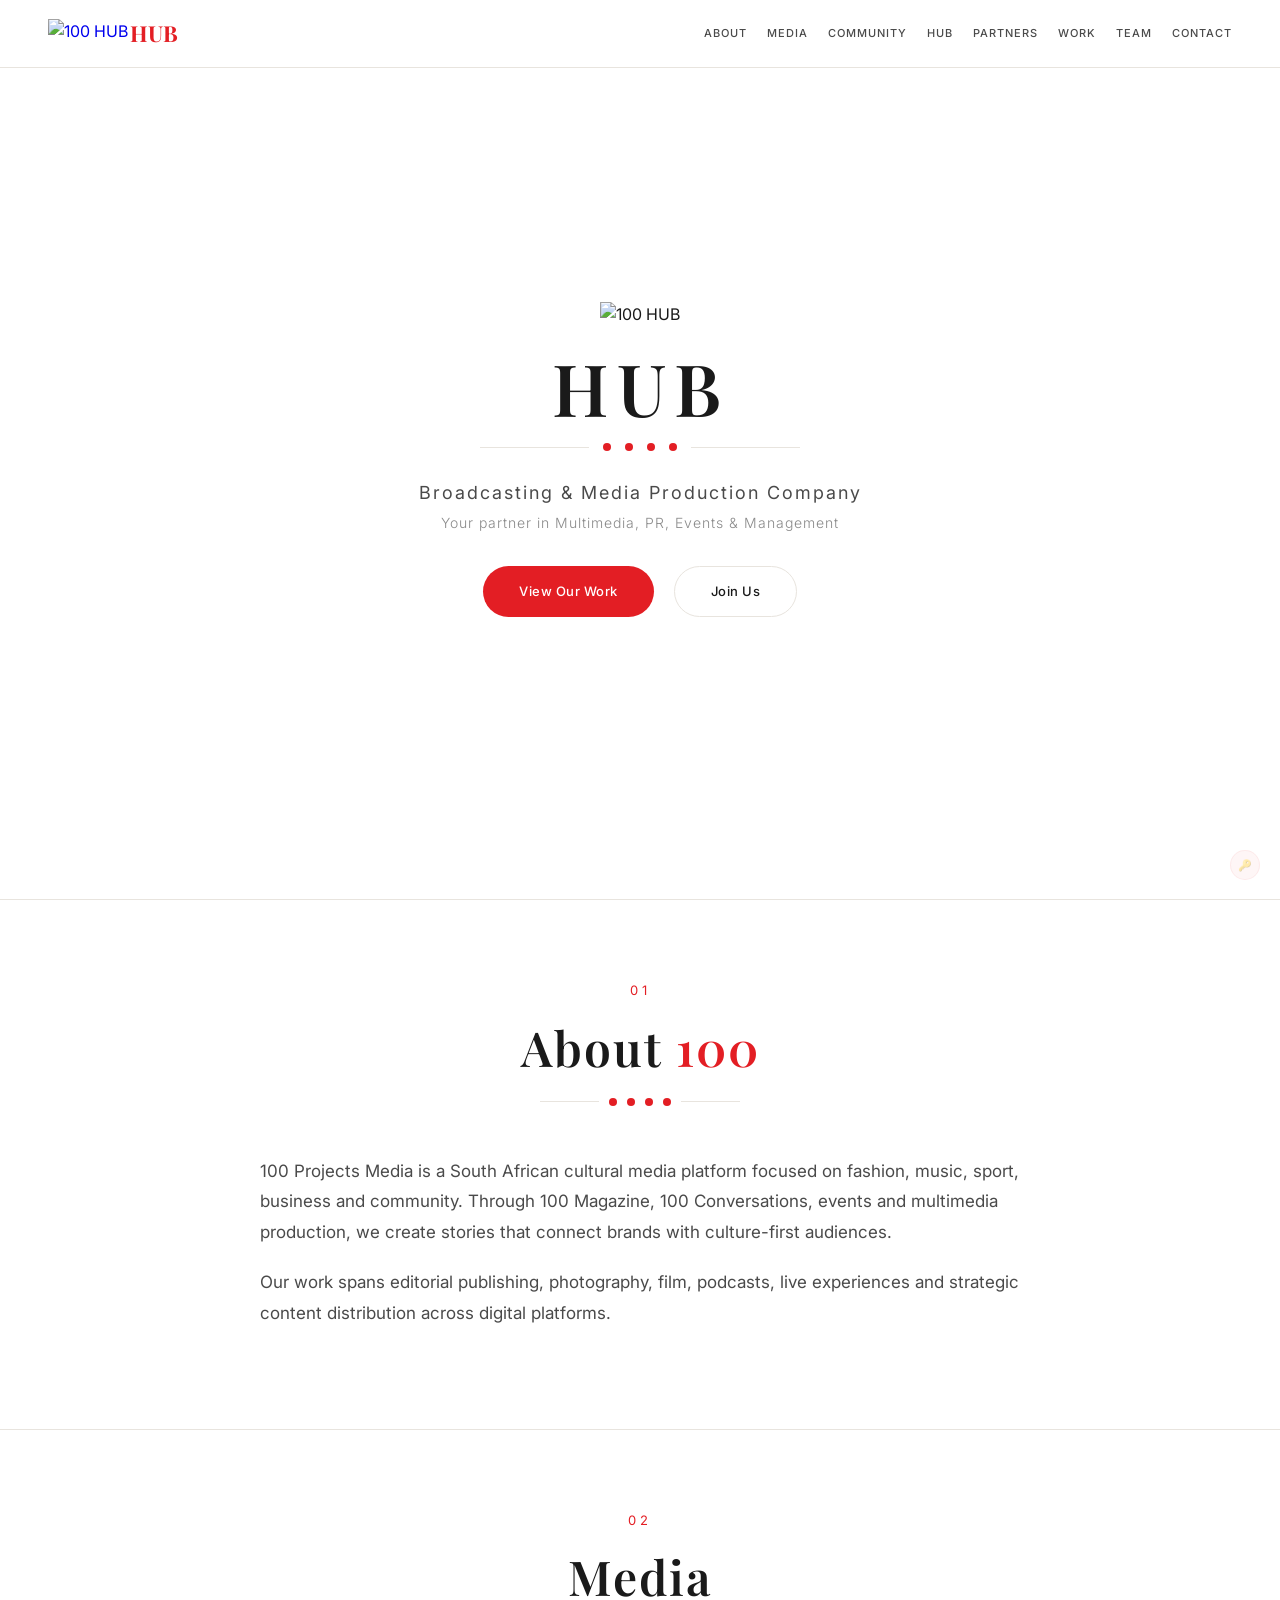
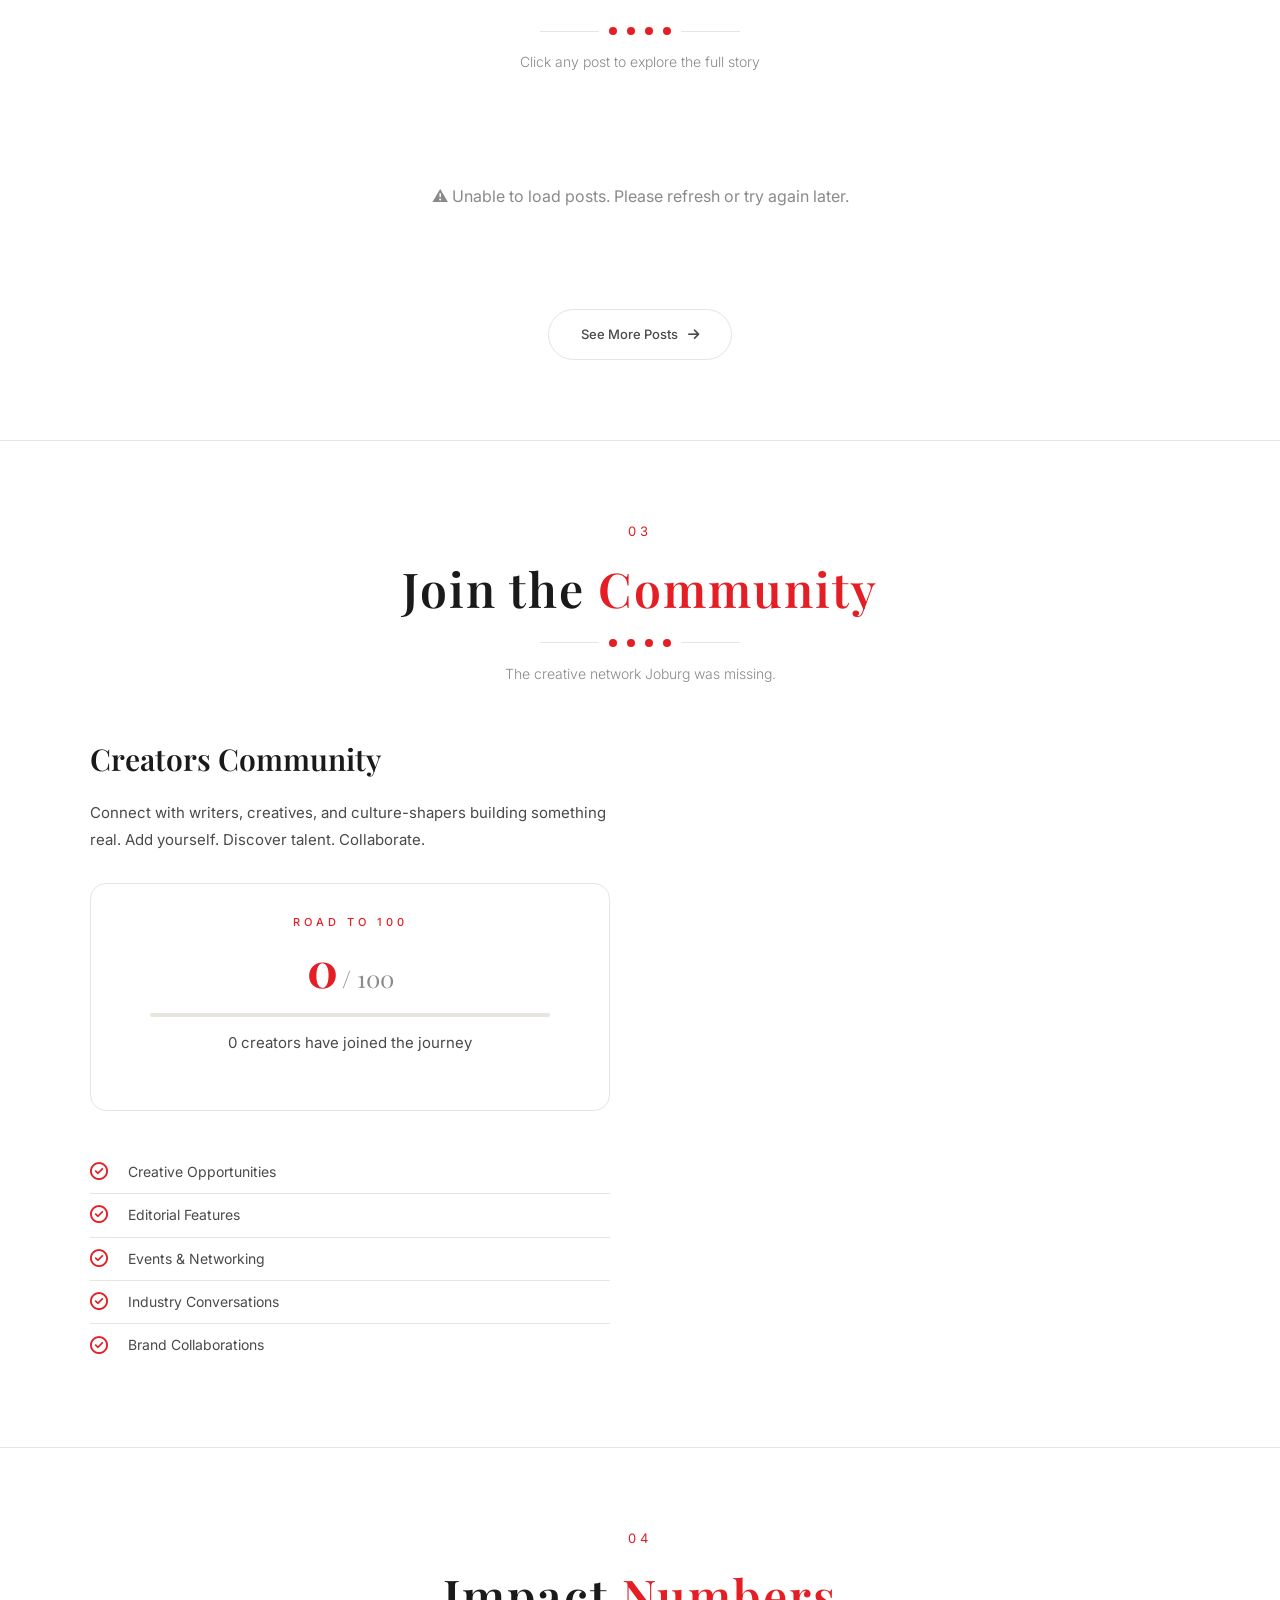
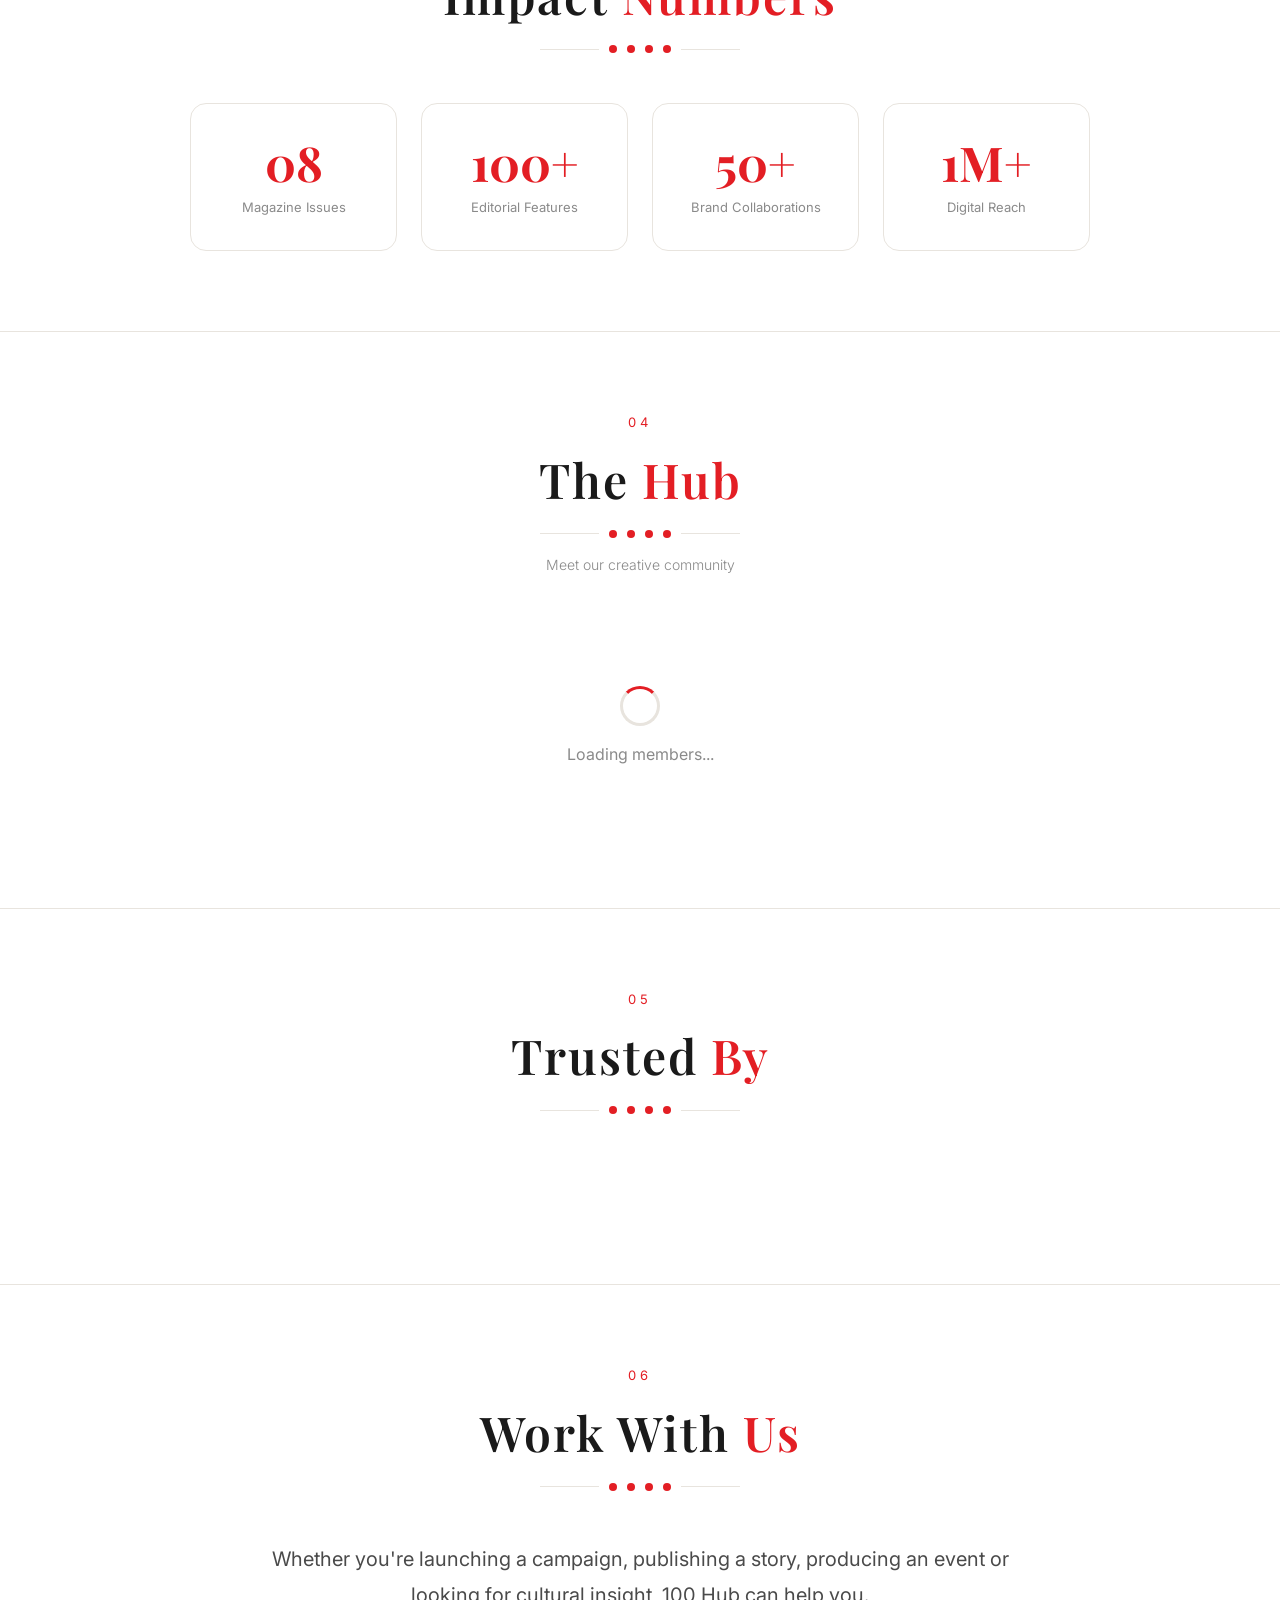
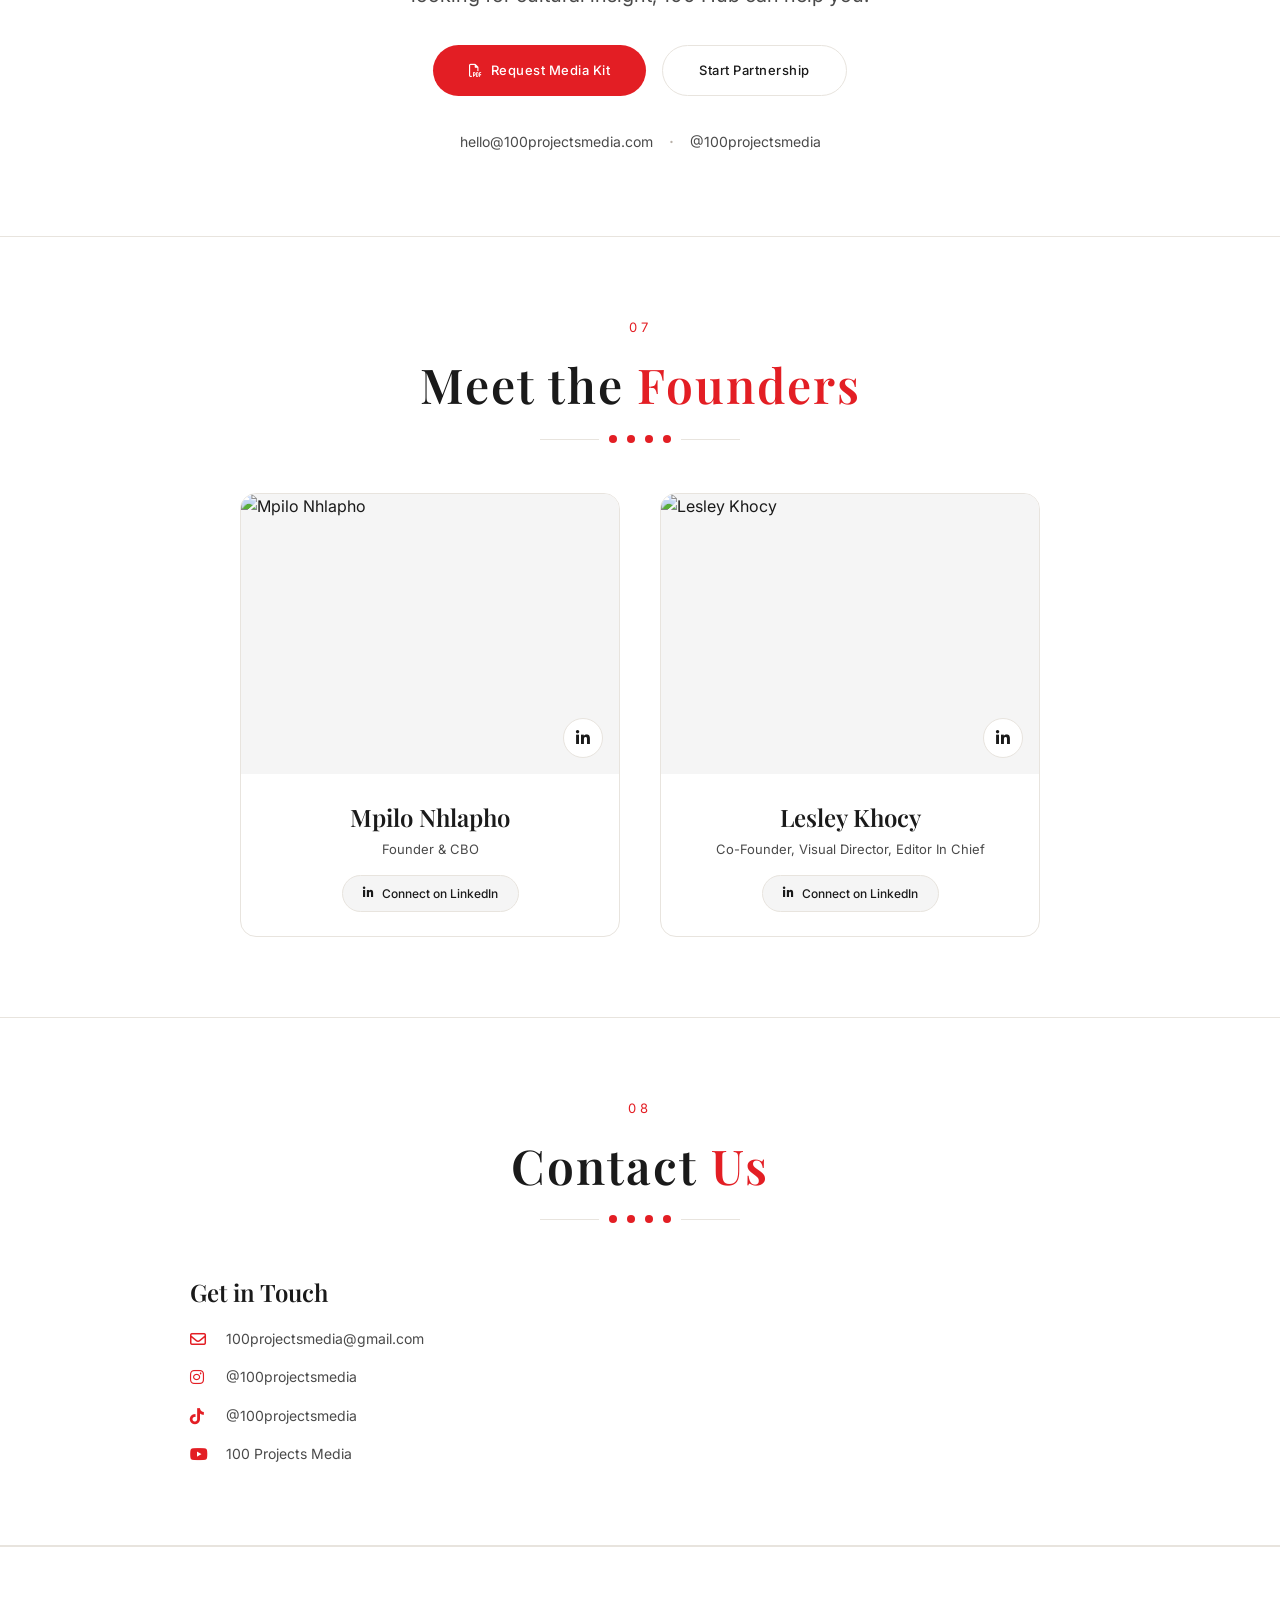
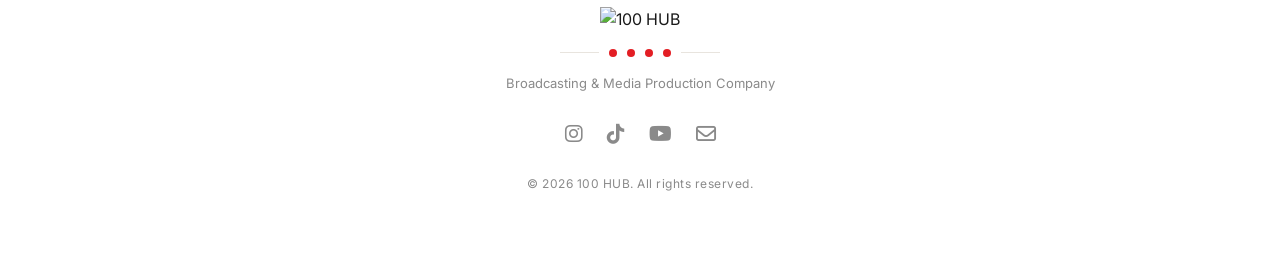
==== commit d0afe3eb: "update" ====
--- a/index.html
+++ b/index.html
@@ -12,6 +12,204 @@
     
     <link rel="stylesheet" href="https://cdnjs.cloudflare.com/ajax/libs/font-awesome/6.5.1/css/all.min.css" />
     <link rel="stylesheet" href="style.css" />
+    <style>
+        /* ---- HUB CARD ---- */
+        .hub-card {
+            transition: transform 0.2s ease, box-shadow 0.2s ease;
+        }
+        .hub-card:hover {
+            transform: translateY(-4px);
+            box-shadow: 0 12px 40px rgba(0,0,0,0.12);
+        }
+        .hub-role-tag {
+            display: inline-block;
+            font-size: 11px;
+            color: var(--red);
+            font-weight: 500;
+            margin-top: 2px;
+            opacity: 0.85;
+        }
+
+        /* ---- MEMBER PROFILE MODAL ---- */
+        .member-modal {
+            position: fixed;
+            inset: 0;
+            z-index: 4000;
+            display: flex;
+            align-items: center;
+            justify-content: center;
+            opacity: 0;
+            visibility: hidden;
+            transition: all 0.35s ease;
+        }
+        .member-modal.active {
+            opacity: 1;
+            visibility: visible;
+        }
+        .member-modal-overlay {
+            position: absolute;
+            inset: 0;
+            background: rgba(0,0,0,0.65);
+            backdrop-filter: blur(8px);
+        }
+        .member-modal-content {
+            position: relative;
+            background: var(--white);
+            border-radius: 16px;
+            width: 92%;
+            max-width: 520px;
+            max-height: 90vh;
+            overflow-y: auto;
+            box-shadow: 0 24px 80px rgba(0,0,0,0.25);
+            transform: translateY(20px) scale(0.97);
+            transition: transform 0.35s ease;
+            padding: 0;
+        }
+        .member-modal.active .member-modal-content {
+            transform: translateY(0) scale(1);
+        }
+        .member-modal-close {
+            position: absolute;
+            top: 14px;
+            right: 14px;
+            z-index: 10;
+            width: 34px;
+            height: 34px;
+            border-radius: 50%;
+            background: rgba(255,255,255,0.9);
+            border: none;
+            color: var(--text-primary);
+            font-size: 16px;
+            cursor: pointer;
+            display: flex;
+            align-items: center;
+            justify-content: center;
+            transition: background 0.2s, transform 0.2s;
+            backdrop-filter: blur(4px);
+        }
+        .member-modal-close:hover {
+            background: var(--red);
+            color: white;
+            transform: rotate(90deg);
+        }
+        .member-modal-photo {
+            width: 100%;
+            aspect-ratio: 4/3;
+            overflow: hidden;
+            border-radius: 16px 16px 0 0;
+        }
+        .member-modal-photo img {
+            width: 100%;
+            height: 100%;
+            object-fit: cover;
+            display: block;
+        }
+        .member-modal-details {
+            padding: 24px 28px 28px;
+        }
+        .member-modal-name {
+            font-family: 'Playfair Display', serif;
+            font-size: 26px;
+            font-weight: 700;
+            color: var(--text-primary);
+            margin: 0 0 6px;
+            line-height: 1.2;
+        }
+        .member-modal-role {
+            display: inline-block;
+            background: rgba(227,30,36,0.08);
+            color: var(--red);
+            font-size: 12px;
+            font-weight: 500;
+            padding: 3px 12px;
+            border-radius: 100px;
+            margin-bottom: 6px;
+        }
+        .member-modal-date {
+            display: block;
+            font-size: 11px;
+            color: var(--text-muted);
+            margin-bottom: 16px;
+            margin-top: 4px;
+        }
+        .member-modal-skills {
+            margin-bottom: 16px;
+        }
+        .member-modal-label {
+            display: block;
+            font-size: 10px;
+            text-transform: uppercase;
+            letter-spacing: 1.2px;
+            color: var(--text-muted);
+            font-weight: 600;
+            margin-bottom: 4px;
+        }
+        .member-modal-skills p {
+            font-size: 14px;
+            color: var(--text-secondary);
+            line-height: 1.6;
+            margin: 0;
+        }
+        .member-modal-links {
+            display: flex;
+            flex-direction: column;
+            gap: 10px;
+            margin-top: 16px;
+            padding-top: 16px;
+            border-top: 1px solid var(--gray-medium);
+        }
+        .member-social-link,
+        .member-website-link {
+            display: inline-flex;
+            align-items: center;
+            gap: 10px;
+            font-size: 14px;
+            font-weight: 500;
+            color: var(--text-primary);
+            text-decoration: none;
+            padding: 10px 16px;
+            border: 1px solid var(--gray-medium);
+            border-radius: 40px;
+            transition: all 0.2s ease;
+            width: fit-content;
+        }
+        .member-social-link:hover,
+        .member-website-link:hover {
+            border-color: var(--red);
+            color: var(--red);
+            background: rgba(227,30,36,0.04);
+        }
+        .member-social-link i,
+        .member-website-link i {
+            font-size: 16px;
+            width: 18px;
+            text-align: center;
+        }
+
+        /* ---- SOCIAL SELECT STYLING ---- */
+        #modalSocialPlatform {
+            appearance: none;
+            background-image: url("data:image/svg+xml,%3Csvg xmlns='http://www.w3.org/2000/svg' width='12' height='8' viewBox='0 0 12 8'%3E%3Cpath d='M1 1l5 5 5-5' stroke='%23999' stroke-width='1.5' fill='none' stroke-linecap='round'/%3E%3C/svg%3E");
+            background-repeat: no-repeat;
+            background-position: right 10px center;
+            padding-right: 28px;
+            cursor: pointer;
+        }
+        #modalSocialPlatform:focus {
+            outline: none;
+            border-color: var(--red);
+        }
+        #modalSocialHandle:focus {
+            outline: none;
+            border-color: var(--red);
+        }
+
+        @media (max-width: 480px) {
+            .member-modal-content { width: 96%; }
+            .member-modal-details { padding: 18px 20px 24px; }
+            .member-modal-name { font-size: 22px; }
+        }
+    </style>
 </head>
 <body>
 
@@ -72,10 +270,7 @@
                 </div>
             </div>
         </div>
-        <div class="hero-scroll">
-            <span>Scroll</span>
-            <div class="scroll-line"></div>
-        </div>
+
     </section>
 
     <!-- ==================== ABOUT ==================== -->
@@ -224,18 +419,17 @@
         </div>
     </section>
 
-    <!-- ==================== SIGNUP MODAL ==================== -->
     <div class="signup-modal" id="signupModal">
         <div class="signup-modal-overlay" id="signupModalOverlay"></div>
         <div class="signup-modal-content">
             <button class="signup-modal-close" id="signupModalClose"><i class="fa-solid fa-xmark"></i></button>
-            <h2 style="font-family:'Playfair Display',serif; font-size:28px; margin-bottom:8px;">Become a Member</h2>
-            <p style="color:var(--text-muted); font-size:14px; margin-bottom:20px;">Join the 100 HUB creative community</p>
+            <h2 style="font-family:'Playfair Display',serif; font-size:28px; margin-bottom:8px;">Join the <span style="color:var(--red);">100 HUB</span></h2>
+            <p style="color:var(--text-muted); font-size:14px; margin-bottom:20px;">Apply to become a member of our creative community</p>
             <form id="signupModalForm">
                 <div class="form-group">
-                    <label>Professional Photo (3 images)</label>
+                    <label>Professional Photo <span style="color:var(--text-muted); font-weight:400;">(up to 3 images)</span></label>
                     <input type="file" id="memberPhotos" accept="image/*" multiple required />
-                    <small style="color:var(--text-muted); font-size:11px;">Upload up to 3 images (PNG, JPG, JPEG)</small>
+                    <small style="color:var(--text-muted); font-size:11px;">PNG, JPG or JPEG — we'll let you pick your best one</small>
                 </div>
                 <div class="form-group">
                     <input type="text" id="modalMemberName" placeholder="Full Name" required />
@@ -244,22 +438,50 @@
                     <input type="email" id="modalMemberEmail" placeholder="Email Address" required />
                 </div>
                 <div class="form-group">
-                    <input type="text" id="modalMemberRole" placeholder="Role/Title (e.g., Photographer, Writer, Brand Strategist)" required />
+                    <input type="text" id="modalMemberRole" placeholder="Role / Title  (e.g. Photographer, Writer, Brand Strategist)" required />
                 </div>
                 <div class="form-group">
-                    <textarea id="modalMemberSkills" rows="2" placeholder="Creative Focus/Skillset (e.g., Fashion Photography, Brand Strategy)"></textarea>
+                    <textarea id="modalMemberSkills" rows="2" placeholder="Creative Focus / Skillset  (e.g. Fashion Photography, Brand Strategy)"></textarea>
                 </div>
                 <div class="form-group">
                     <input type="url" id="modalMemberWebsite" placeholder="Website or Portfolio Link (optional)" />
                 </div>
+
+                <!-- Social: dropdown THEN handle on separate line -->
+                <div class="form-group">
+                    <label style="font-size:12px; color:var(--text-muted); margin-bottom:8px; display:block;">Social Media <span style="font-weight:400;">(optional)</span></label>
+                    <select id="modalSocialPlatform" style="width:100%; padding:13px 16px; border:1px solid var(--gray-medium); border-radius:var(--radius-sm); font-size:14px; color:var(--text-primary); background:var(--white); margin-bottom:8px; appearance:none; cursor:pointer;">
+                        <option value="">Choose a platform...</option>
+                        <option value="instagram">Instagram</option>
+                        <option value="tiktok">TikTok</option>
+                        <option value="twitter">Twitter / X</option>
+                        <option value="linkedin">LinkedIn</option>
+                        <option value="youtube">YouTube</option>
+                        <option value="facebook">Facebook</option>
+                        <option value="behance">Behance</option>
+                        <option value="pinterest">Pinterest</option>
+                    </select>
+                    <input type="text" id="modalSocialHandle" placeholder="Your username / handle  e.g. @yourname" style="width:100%;" />
+                </div>
+
                 <button type="submit" class="btn-primary full-width" id="modalSubmitBtn">
                     <i class="fa-regular fa-paper-plane"></i> Submit Application
                 </button>
-                <div id="modalFormSuccess" style="display:none; text-align:center; padding:20px; color:var(--red);">
-                    <i class="fa-regular fa-circle-check" style="font-size:32px; display:block; margin-bottom:12px;"></i>
-                    <p>Thank you for joining! You will receive an email to let you know that you have been accepted as a member.</p>
+                <div id="modalFormSuccess" style="display:none; text-align:center; padding:28px 20px;">
+                    <i class="fa-regular fa-circle-check" style="font-size:40px; display:block; margin-bottom:16px; color:var(--red);"></i>
+                    <h3 style="font-family:'Playfair Display',serif; font-size:22px; margin-bottom:10px; color:var(--text-primary);">Thank you for joining!</h3>
+                    <p style="color:var(--text-secondary); font-size:14px; line-height:1.7;">We've received your application and we'll be in touch soon. You'll hear from us once your profile has been reviewed.</p>
                 </div>
             </form>
+        </div>
+    </div>
+
+    <!-- ==================== MEMBER PROFILE MODAL ==================== -->
+    <div class="member-modal" id="memberModal">
+        <div class="member-modal-overlay" id="memberModalOverlay"></div>
+        <div class="member-modal-content">
+            <button class="member-modal-close" id="memberModalClose"><i class="fa-solid fa-xmark"></i></button>
+            <div id="memberModalBody"></div>
         </div>
     </div>
 
@@ -515,9 +737,10 @@
 
         async function getMemberCount() {
             try {
-                const response = await fetch(`${API_BASE}/members?status=accepted`);
+                const response = await fetch(`${API_BASE}/members?status=all`);
                 if (response.ok) {
                     const data = await response.json();
+                    // Use the 'count' field which is the number of accepted members
                     return data.count || 0;
                 }
                 return 0;
@@ -560,71 +783,163 @@
         // ==========================================
         // HUB MEMBERS
         // ==========================================
-        let hubMembers = [];
-        let hubPage = 0;
-        const HUB_PAGE_SIZE = 6;
+        let allHubMembers = [];
+        let hubShowingAll = false;
+        const HUB_INITIAL = 6;
+
+        const SOCIAL_META = {
+            instagram: { icon: 'fa-brands fa-instagram', label: 'Instagram', url: (h) => `https://instagram.com/${h}` },
+            tiktok:    { icon: 'fa-brands fa-tiktok',    label: 'TikTok',    url: (h) => `https://tiktok.com/@${h}` },
+            twitter:   { icon: 'fa-brands fa-x-twitter', label: 'Twitter/X', url: (h) => `https://x.com/${h}` },
+            linkedin:  { icon: 'fa-brands fa-linkedin-in',label: 'LinkedIn', url: (h) => `https://linkedin.com/in/${h}` },
+            youtube:   { icon: 'fa-brands fa-youtube',   label: 'YouTube',   url: (h) => `https://youtube.com/@${h}` },
+            facebook:  { icon: 'fa-brands fa-facebook-f',label: 'Facebook',  url: (h) => `https://facebook.com/${h}` },
+            behance:   { icon: 'fa-brands fa-behance',   label: 'Behance',   url: (h) => `https://behance.net/${h}` },
+            pinterest: { icon: 'fa-brands fa-pinterest-p',label:'Pinterest', url: (h) => `https://pinterest.com/${h}` },
+        };
 
         async function loadHubMembers(reset = true) {
-            if (reset) {
-                hubPage = 0;
-                hubMembers = [];
-            }
-            
             try {
-                const response = await fetch(`${API_BASE}/members?status=accepted&page=${hubPage}&limit=${HUB_PAGE_SIZE}`);
+                const response = await fetch(`${API_BASE}/members?status=accepted&limit=200`);
                 if (response.ok) {
                     const data = await response.json();
-                    if (reset) {
-                        hubMembers = data.members || [];
-                    } else {
-                        hubMembers = [...hubMembers, ...(data.members || [])];
-                    }
-                    renderHubMembers(data.members || []);
-                    
-                    const seeMore = document.getElementById('hubSeeMore');
-                    if (data.members && data.members.length === HUB_PAGE_SIZE) {
-                        seeMore.style.display = 'block';
-                    } else {
-                        seeMore.style.display = 'none';
-                    }
+                    allHubMembers = data.members || [];
+                    renderHubGrid();
                 }
             } catch (error) {
                 console.log('Could not load hub members');
             }
         }
 
-        function renderHubMembers(members) {
+        function renderHubGrid() {
             const container = document.getElementById('hubGrid');
-            
-            if (hubMembers.length === 0 && members.length === 0) {
-                container.innerHTML = `
-                    <div class="hub-empty">
-                        <p>No members yet. Be the first to join!</p>
+            const seeMoreWrap = document.getElementById('hubSeeMore');
+
+            if (allHubMembers.length === 0) {
+                container.innerHTML = `<div class="hub-empty"><p>No members yet. Be the first to join!</p></div>`;
+                seeMoreWrap.style.display = 'none';
+                return;
+            }
+
+            const toShow = hubShowingAll ? allHubMembers : allHubMembers.slice(0, HUB_INITIAL);
+
+            container.innerHTML = toShow.map(member => {
+                const img = member.selectedImage || member.image1 || 'Assets/100_Logo.png';
+                return `
+                    <div class="hub-card" onclick="openMemberModal('${member.email}')" style="cursor:pointer;">
+                        <div class="hub-image">
+                            <img src="${img}" alt="${member.name}" />
+                        </div>
+                        <div class="hub-info">
+                            <h3 class="hub-name">${member.name}</h3>
+                            <span class="hub-role-tag">${member.role || ''}</span>
+                        </div>
                     </div>
                 `;
-                return;
-            }
-
-            // Use all loaded members
-            const allMembers = hubMembers;
-            
-            container.innerHTML = allMembers.map(member => `
-                <div class="hub-card">
-                    <div class="hub-image">
-                        <img src="${member.selectedImage || member.image1 || 'Assets/100_Logo.png'}" alt="${member.name}" />
+            }).join('');
+
+            // See More / See Less button
+            if (allHubMembers.length > HUB_INITIAL) {
+                seeMoreWrap.style.display = 'block';
+                const btn = seeMoreWrap.querySelector('button');
+                if (btn) {
+                    btn.innerHTML = hubShowingAll
+                        ? 'See Less <i class="fa-solid fa-arrow-up"></i>'
+                        : 'See More <i class="fa-solid fa-arrow-right"></i>';
+                }
+            } else {
+                seeMoreWrap.style.display = 'none';
+            }
+        }
+
+        function loadMoreHubMembers() {
+            hubShowingAll = !hubShowingAll;
+            renderHubGrid();
+            if (!hubShowingAll) {
+                document.getElementById('hub').scrollIntoView({ behavior: 'smooth' });
+            }
+        }
+
+        // ==========================================
+        // MEMBER PROFILE MODAL
+        // ==========================================
+        function openMemberModal(email) {
+            const member = allHubMembers.find(m => m.email === email);
+            if (!member) return;
+
+            const img = member.selectedImage || member.image1 || 'Assets/100_Logo.png';
+            const joinDate = member.timestamp
+                ? new Date(member.timestamp).toLocaleDateString('en-US', { month: 'long', year: 'numeric' })
+                : '';
+
+            // Social link
+            let socialHtml = '';
+            if (member.socialPlatform && member.socialHandle) {
+                const meta = SOCIAL_META[member.socialPlatform];
+                if (meta) {
+                    const url = meta.url(member.socialHandle);
+                    socialHtml = `
+                        <a href="${url}" target="_blank" rel="noopener" class="member-social-link">
+                            <i class="${meta.icon}"></i>
+                            <span>@${member.socialHandle}</span>
+                        </a>
+                    `;
+                }
+            }
+
+            // Website
+            let websiteHtml = '';
+            if (member.website) {
+                const display = member.website.replace(/^https?:\/\//, '').replace(/\/$/, '');
+                websiteHtml = `
+                    <a href="${member.website}" target="_blank" rel="noopener" class="member-website-link">
+                        <i class="fa-regular fa-globe"></i>
+                        <span>${display}</span>
+                    </a>
+                `;
+            }
+
+            // Skills
+            let skillsHtml = '';
+            if (member.skills) {
+                skillsHtml = `
+                    <div class="member-modal-skills">
+                        <span class="member-modal-label">Skills</span>
+                        <p>${member.skills}</p>
                     </div>
-                    <div class="hub-info">
-                        <h3 class="hub-name">${member.name}</h3>
-                        <span class="hub-date">${member.timestamp ? new Date(member.timestamp).toLocaleDateString('en-US', { month: 'short', day: 'numeric', year: 'numeric' }) : ''}</span>
+                `;
+            }
+
+            document.getElementById('memberModalBody').innerHTML = `
+                <div class="member-modal-photo">
+                    <img src="${img}" alt="${member.name}" />
+                </div>
+                <div class="member-modal-details">
+                    <h2 class="member-modal-name">${member.name}</h2>
+                    <span class="member-modal-role">${member.role || ''}</span>
+                    ${joinDate ? `<span class="member-modal-date">Joined ${joinDate}</span>` : ''}
+                    ${skillsHtml}
+                    <div class="member-modal-links">
+                        ${socialHtml}
+                        ${websiteHtml}
                     </div>
                 </div>
-            `).join('');
-        }
-
-        function loadMoreHubMembers() {
-            hubPage++;
-            loadHubMembers(false);
-        }
+            `;
+
+            document.getElementById('memberModal').classList.add('active');
+            document.body.style.overflow = 'hidden';
+        }
+
+        function closeMemberModal() {
+            document.getElementById('memberModal').classList.remove('active');
+            document.body.style.overflow = '';
+        }
+
+        document.getElementById('memberModalClose').addEventListener('click', closeMemberModal);
+        document.getElementById('memberModalOverlay').addEventListener('click', closeMemberModal);
+        document.addEventListener('keydown', (e) => {
+            if (e.key === 'Escape') closeMemberModal();
+        });
 
                 // ==========================================
         // IMPACT NUMBERS
@@ -693,6 +1008,8 @@
             const role = document.getElementById('modalMemberRole').value;
             const skills = document.getElementById('modalMemberSkills').value;
             const website = document.getElementById('modalMemberWebsite').value;
+            const socialPlatform = document.getElementById('modalSocialPlatform').value;
+            const socialHandle = document.getElementById('modalSocialHandle').value.trim().replace(/^@/, '');
             const fileInput = document.getElementById('memberPhotos');
             const files = fileInput.files;
 
@@ -739,6 +1056,8 @@
                         role,
                         skills,
                         website,
+                        socialPlatform: socialPlatform || '',
+                        socialHandle: socialHandle || '',
                         image1: imageUrls[0] || '',
                         image2: imageUrls[1] || '',
                         image3: imageUrls[2] || '',
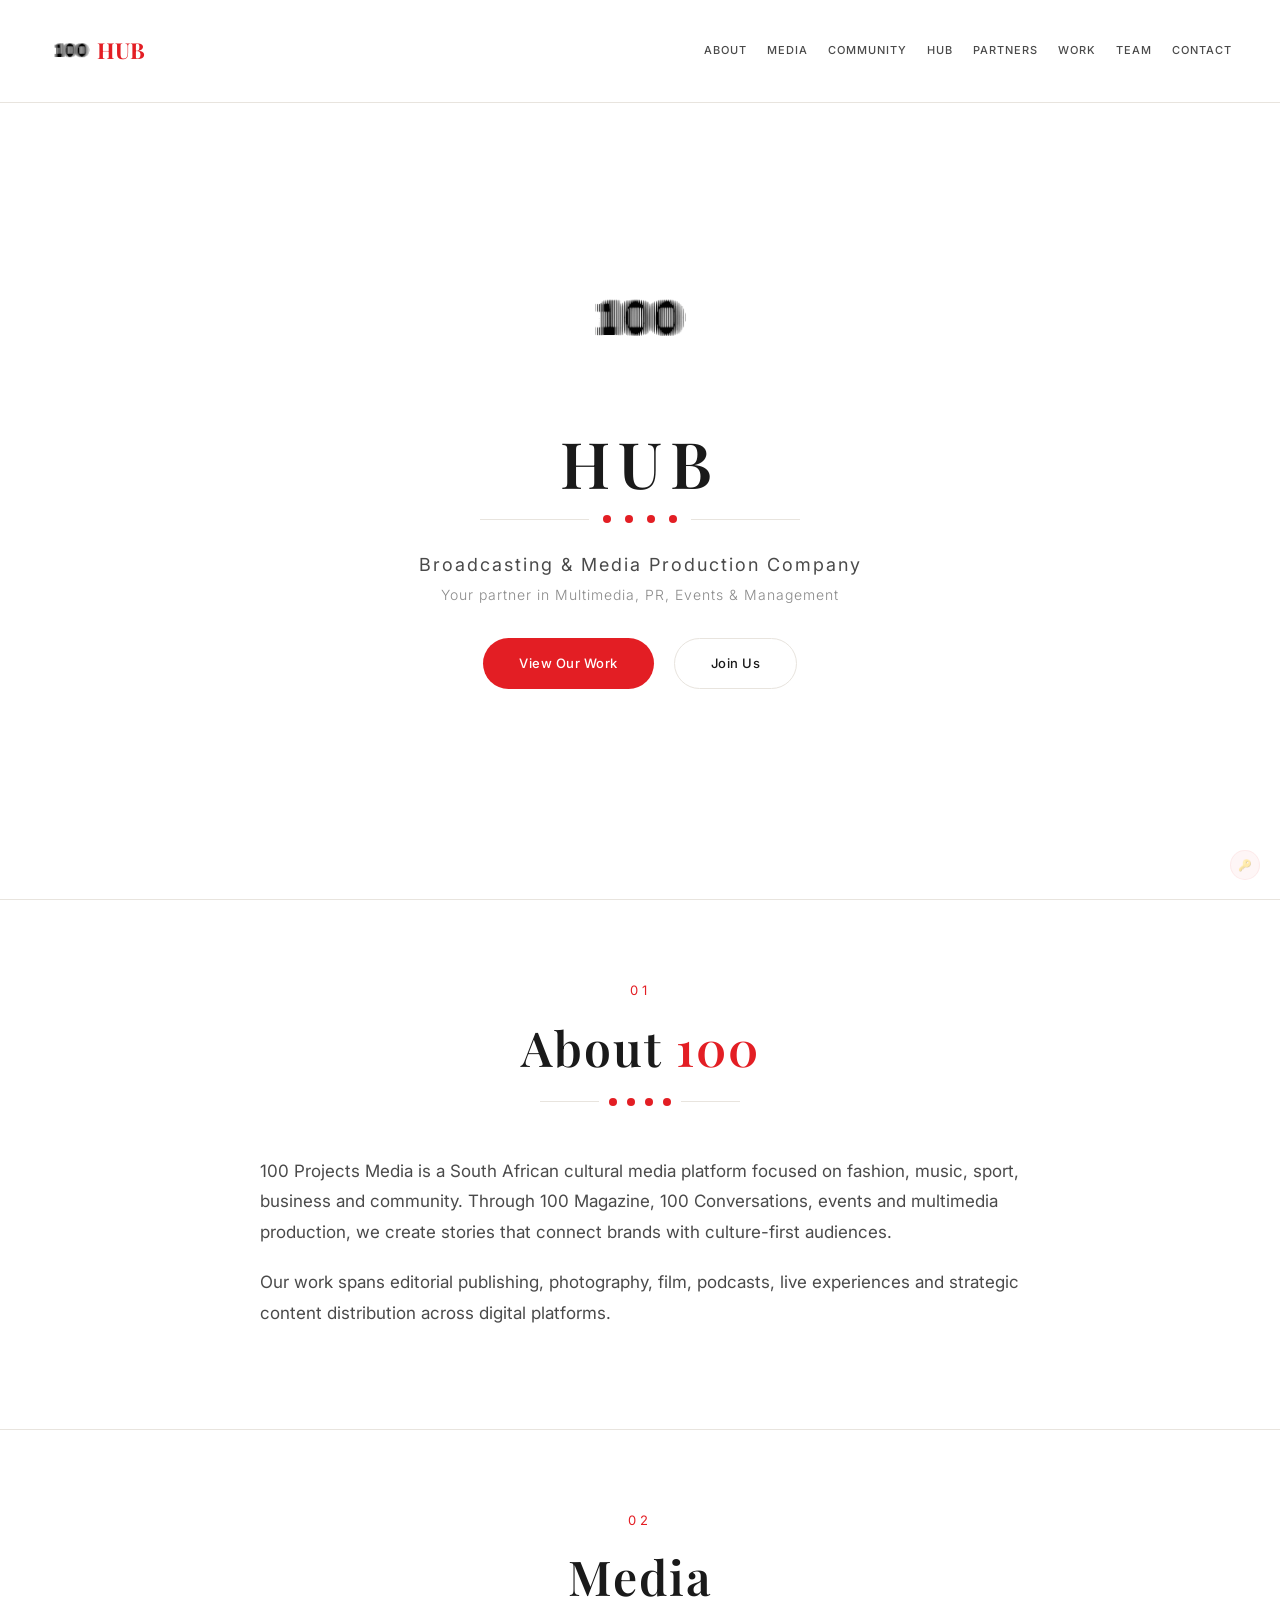
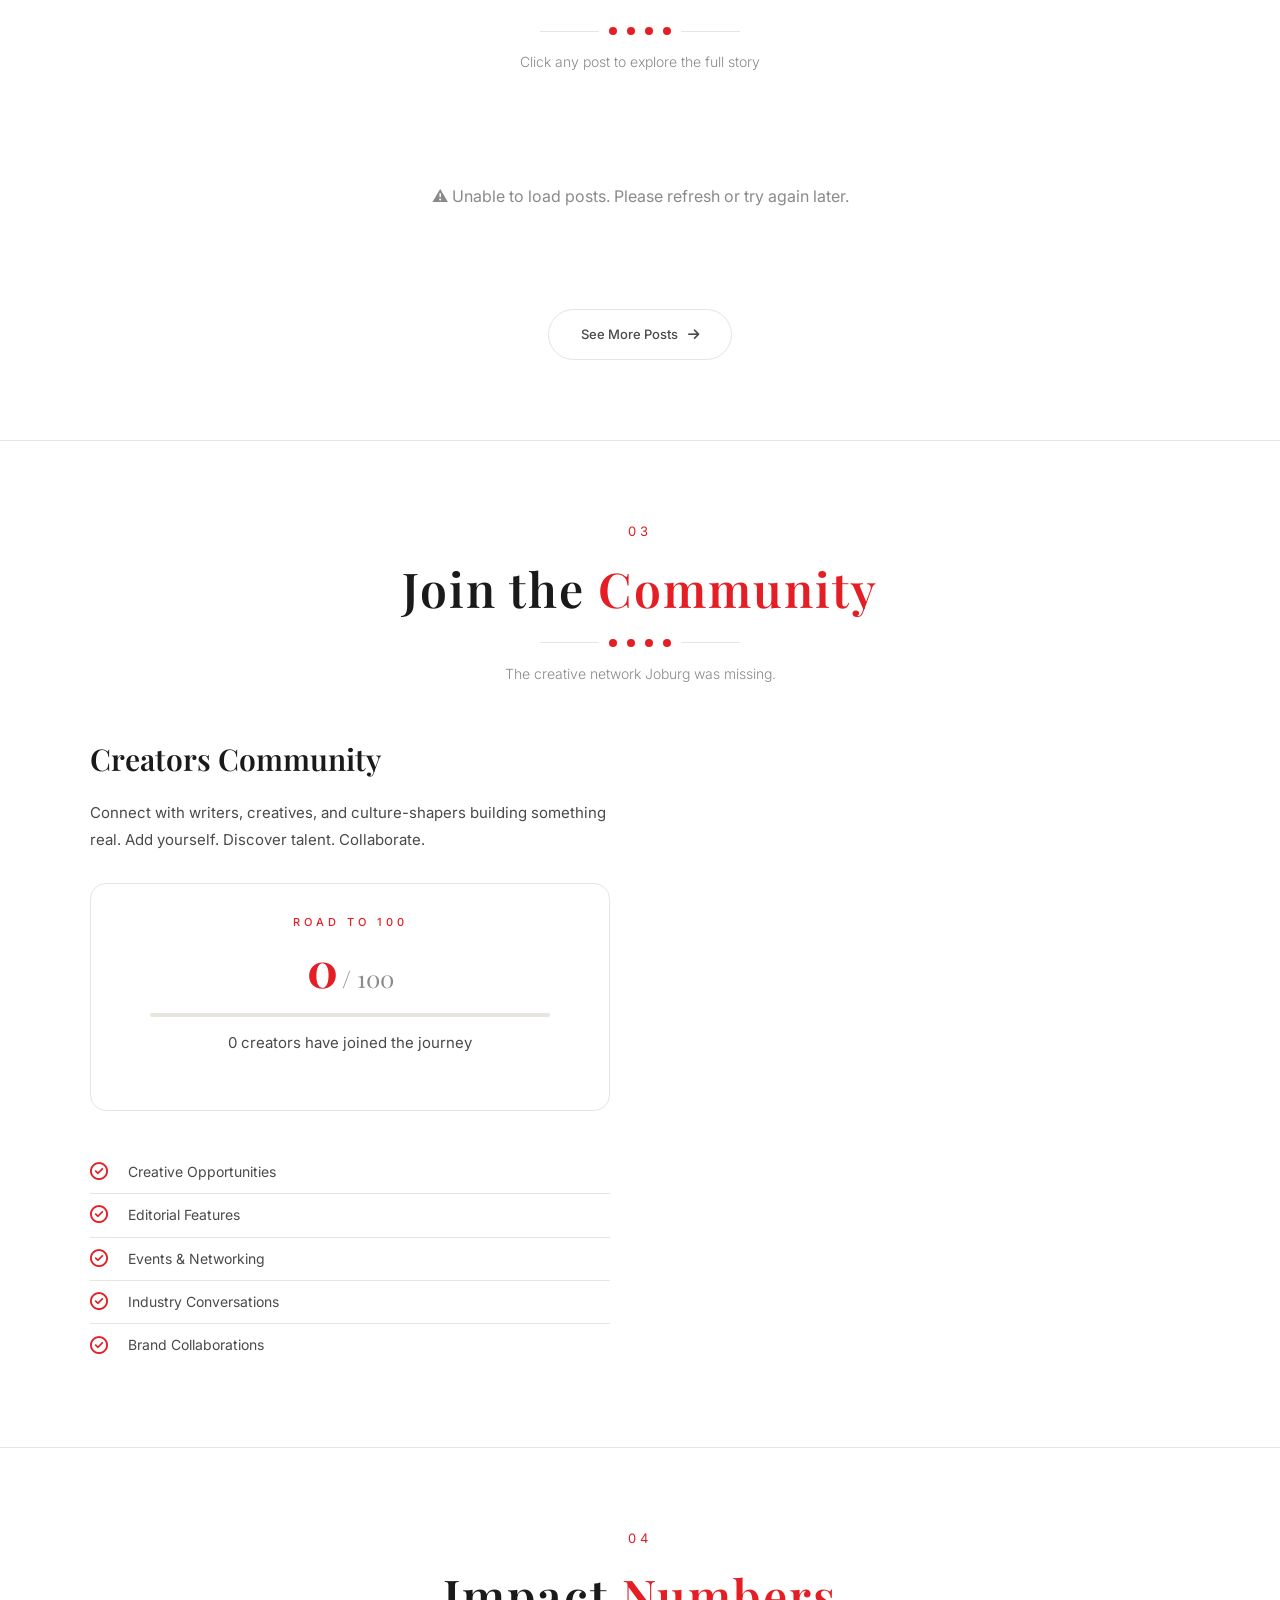
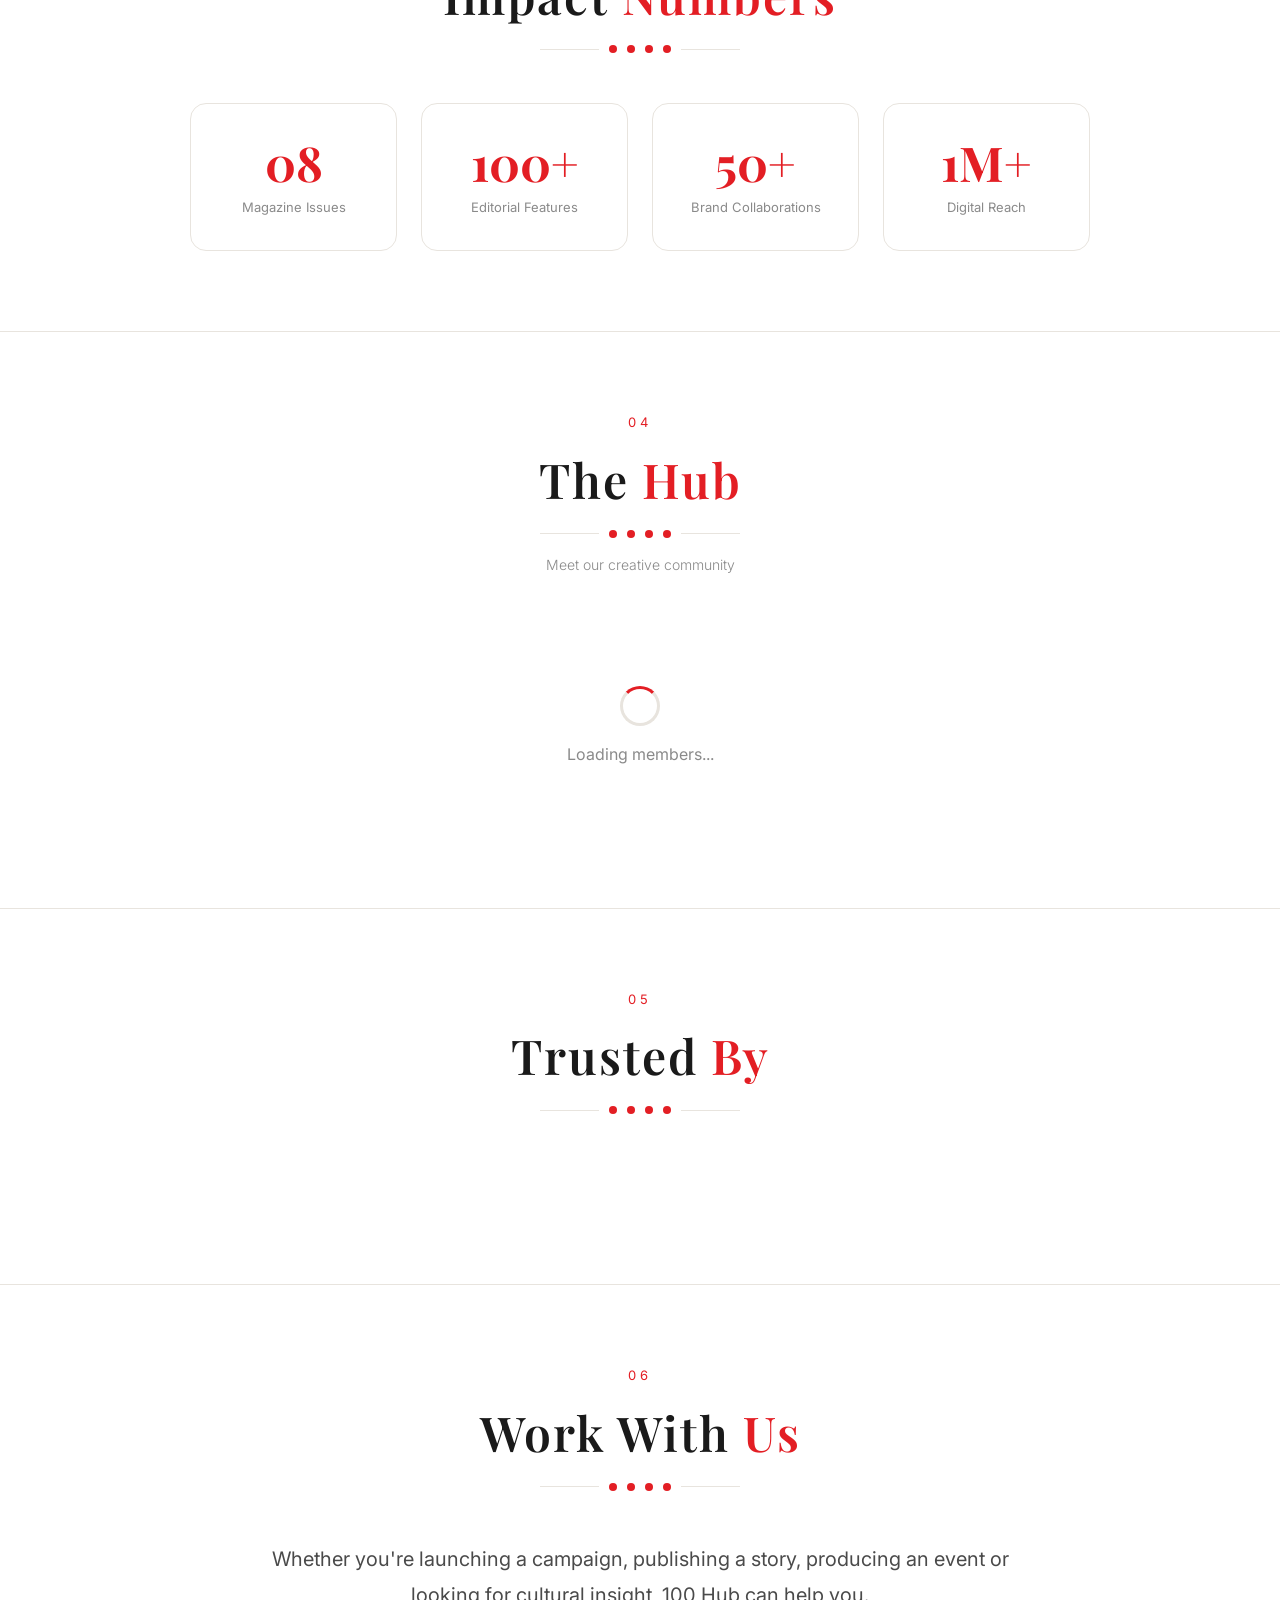
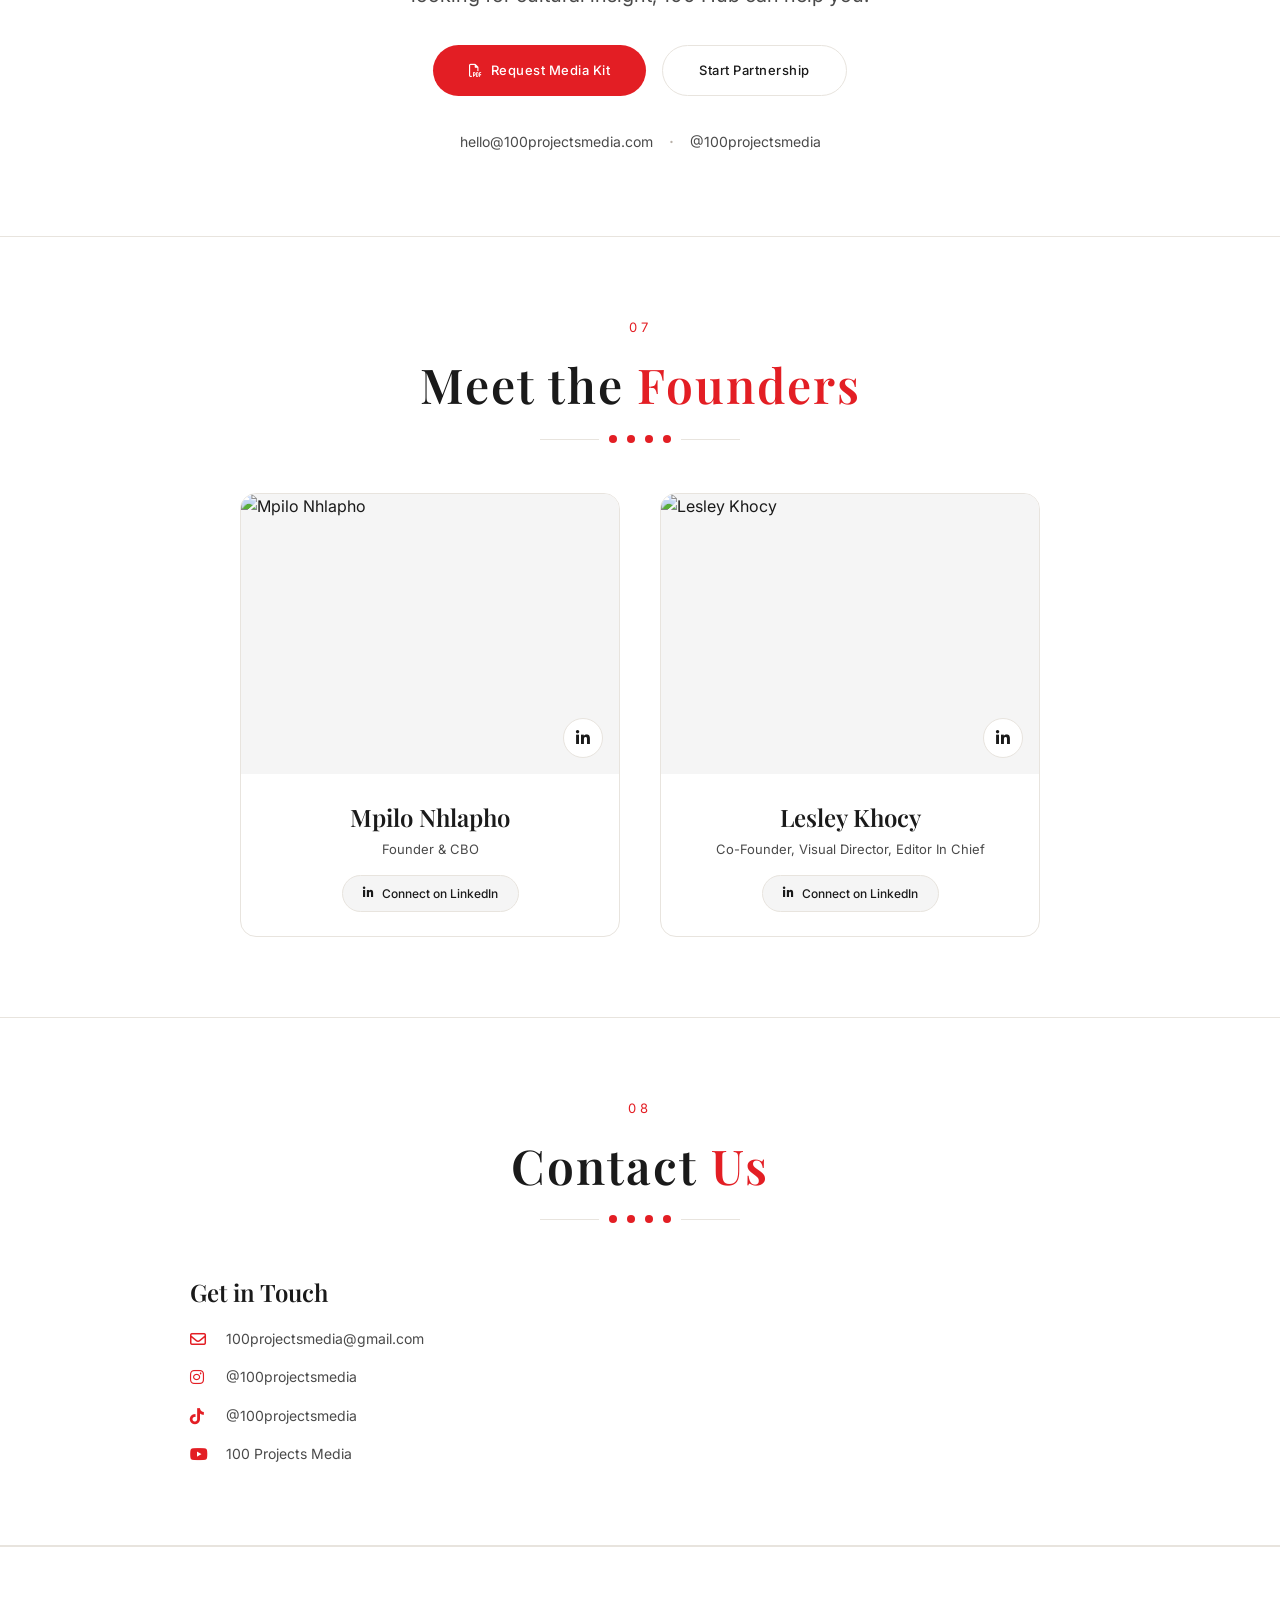
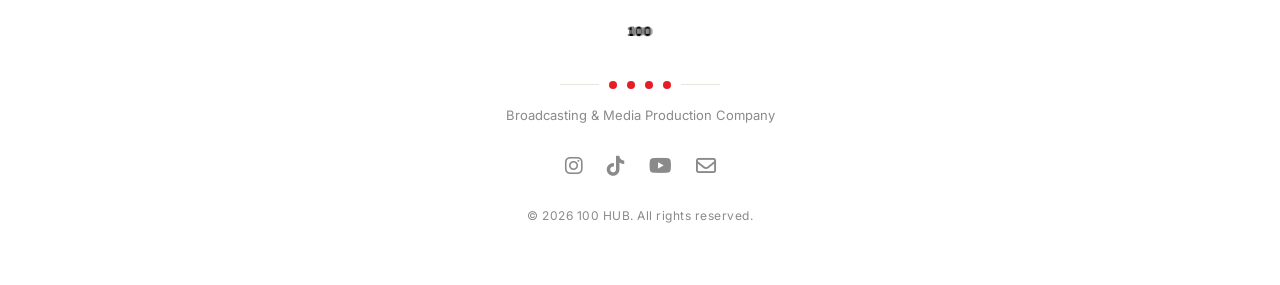
==== commit 165d1af9: "Initial commit: 100 HUB website with Cloudinary folder '100 TRUSTEES'" ====
--- a/index.html
+++ b/index.html
@@ -229,9 +229,6 @@
                     <img src="Assets/100_Logo.png" alt="100 HUB" class="logo-img" />
                     <span class="logo-text"><span class="highlight-red">HUB</span></span>
                 </a>
-                <button class="nav-toggle" aria-label="Toggle navigation">
-                    <span class="hamburger"></span>
-                </button>
                 <div class="nav-links">
                     <a href="#about">About</a>
                     <a href="#feed">Media</a>
@@ -419,17 +416,18 @@
         </div>
     </section>
 
+    <!-- ==================== SIGNUP MODAL ==================== -->
     <div class="signup-modal" id="signupModal">
         <div class="signup-modal-overlay" id="signupModalOverlay"></div>
         <div class="signup-modal-content">
             <button class="signup-modal-close" id="signupModalClose"><i class="fa-solid fa-xmark"></i></button>
-            <h2 style="font-family:'Playfair Display',serif; font-size:28px; margin-bottom:8px;">Join the <span style="color:var(--red);">100 HUB</span></h2>
-            <p style="color:var(--text-muted); font-size:14px; margin-bottom:20px;">Apply to become a member of our creative community</p>
+            <h2 style="font-family:'Playfair Display',serif; font-size:28px; margin-bottom:8px;">Become a Member</h2>
+            <p style="color:var(--text-muted); font-size:14px; margin-bottom:20px;">Join the 100 HUB creative community</p>
             <form id="signupModalForm">
                 <div class="form-group">
-                    <label>Professional Photo <span style="color:var(--text-muted); font-weight:400;">(up to 3 images)</span></label>
+                    <label>Professional Photo (3 images)</label>
                     <input type="file" id="memberPhotos" accept="image/*" multiple required />
-                    <small style="color:var(--text-muted); font-size:11px;">PNG, JPG or JPEG — we'll let you pick your best one</small>
+                    <small style="color:var(--text-muted); font-size:11px;">Upload up to 3 images (PNG, JPG, JPEG)</small>
                 </div>
                 <div class="form-group">
                     <input type="text" id="modalMemberName" placeholder="Full Name" required />
@@ -438,39 +436,39 @@
                     <input type="email" id="modalMemberEmail" placeholder="Email Address" required />
                 </div>
                 <div class="form-group">
-                    <input type="text" id="modalMemberRole" placeholder="Role / Title  (e.g. Photographer, Writer, Brand Strategist)" required />
+                    <input type="text" id="modalMemberRole" placeholder="Role/Title (e.g., Photographer, Writer, Brand Strategist)" required />
                 </div>
                 <div class="form-group">
-                    <textarea id="modalMemberSkills" rows="2" placeholder="Creative Focus / Skillset  (e.g. Fashion Photography, Brand Strategy)"></textarea>
+                    <textarea id="modalMemberSkills" rows="2" placeholder="Creative Focus/Skillset (e.g., Fashion Photography, Brand Strategy)"></textarea>
                 </div>
                 <div class="form-group">
                     <input type="url" id="modalMemberWebsite" placeholder="Website or Portfolio Link (optional)" />
                 </div>
-
-                <!-- Social: dropdown THEN handle on separate line -->
-                <div class="form-group">
-                    <label style="font-size:12px; color:var(--text-muted); margin-bottom:8px; display:block;">Social Media <span style="font-weight:400;">(optional)</span></label>
-                    <select id="modalSocialPlatform" style="width:100%; padding:13px 16px; border:1px solid var(--gray-medium); border-radius:var(--radius-sm); font-size:14px; color:var(--text-primary); background:var(--white); margin-bottom:8px; appearance:none; cursor:pointer;">
-                        <option value="">Choose a platform...</option>
-                        <option value="instagram">Instagram</option>
-                        <option value="tiktok">TikTok</option>
-                        <option value="twitter">Twitter / X</option>
-                        <option value="linkedin">LinkedIn</option>
-                        <option value="youtube">YouTube</option>
-                        <option value="facebook">Facebook</option>
-                        <option value="behance">Behance</option>
-                        <option value="pinterest">Pinterest</option>
-                    </select>
-                    <input type="text" id="modalSocialHandle" placeholder="Your username / handle  e.g. @yourname" style="width:100%;" />
-                </div>
-
+                <div class="form-group social-group">
+                    <label style="font-size:12px; color:var(--text-muted); margin-bottom:6px; display:block;">Social Media (optional)</label>
+                    <div style="display:flex; gap:8px;">
+                        <select id="modalSocialPlatform" style="padding:10px 12px; border:1px solid var(--gray-medium); border-radius:var(--radius-sm); font-size:14px; color:var(--text-primary); background:var(--white); min-width:140px; flex-shrink:0;">
+                            <option value="">Platform</option>
+                            <option value="instagram">Instagram</option>
+                            <option value="tiktok">TikTok</option>
+                            <option value="twitter">Twitter/X</option>
+                            <option value="linkedin">LinkedIn</option>
+                            <option value="youtube">YouTube</option>
+                            <option value="facebook">Facebook</option>
+                            <option value="behance">Behance</option>
+                            <option value="pinterest">Pinterest</option>
+                        </select>
+                        <input type="text" id="modalSocialHandle" placeholder="@yourhandle" style="flex:1;" />
+                    </div>
+                </div>
                 <button type="submit" class="btn-primary full-width" id="modalSubmitBtn">
                     <i class="fa-regular fa-paper-plane"></i> Submit Application
                 </button>
-                <div id="modalFormSuccess" style="display:none; text-align:center; padding:28px 20px;">
-                    <i class="fa-regular fa-circle-check" style="font-size:40px; display:block; margin-bottom:16px; color:var(--red);"></i>
-                    <h3 style="font-family:'Playfair Display',serif; font-size:22px; margin-bottom:10px; color:var(--text-primary);">Thank you for joining!</h3>
-                    <p style="color:var(--text-secondary); font-size:14px; line-height:1.7;">We've received your application and we'll be in touch soon. You'll hear from us once your profile has been reviewed.</p>
+                <!-- Replace the existing modalFormSuccess div with this -->
+                <div id="modalFormSuccess" style="display:none; text-align:center; padding:30px 20px;">
+                    <i class="fa-regular fa-circle-check" style="font-size:48px; color:var(--red); display:block; margin-bottom:16px;"></i>
+                    <h3 style="font-family:'Playfair Display',serif; font-size:24px; margin-bottom:8px;">Thank You! 🙌</h3>
+                    <p style="color:var(--text-secondary); font-size:15px; max-width:400px; margin:0 auto;">Thank you for signing up to the 100 HUB. We will review your application and let you know once you have been accepted.</p>
                 </div>
             </form>
         </div>
@@ -1028,14 +1026,15 @@
             submitBtn.innerHTML = '<i class="fa-solid fa-spinner fa-spin"></i> Submitting...';
 
             try {
-                // Upload images to Cloudinary first
+                // Upload images to Cloudinary with folder
                 const imageUrls = [];
                 for (const file of files) {
                     const formData = new FormData();
                     formData.append('file', file);
                     formData.append('upload_preset', 'members');
-
-                    const uploadResponse = await fetch(`https://api.cloudinary.com/v1_1/ddks5csyg/image/upload`, {
+                    formData.append('folder', '100 TRUSTEES'); // 👈 ADD THIS LINE
+
+                    const uploadResponse = await fetch(`https://api.cloudinary.com/v1_1/dfozevcbl/image/upload`, {
                         method: 'POST',
                         body: formData
                     });
@@ -1043,7 +1042,17 @@
                     if (uploadResponse.ok) {
                         const data = await uploadResponse.json();
                         imageUrls.push(data.secure_url);
+                        console.log('✅ Uploaded to Cloudinary folder "100 TRUSTEES":', data.secure_url);
+                    } else {
+                        console.error('❌ Upload failed:', await uploadResponse.text());
                     }
+                }
+
+                if (imageUrls.length === 0) {
+                    alert('Failed to upload images. Please try again.');
+                    submitBtn.disabled = false;
+                    submitBtn.innerHTML = '<i class="fa-regular fa-paper-plane"></i> Submit Application';
+                    return;
                 }
 
                 // Save member data
@@ -1375,21 +1384,6 @@
         }
 
         // ==========================================
-        // MOBILE NAV
-        // ==========================================
-        document.querySelector('.nav-toggle').addEventListener('click', function() {
-            this.classList.toggle('active');
-            document.querySelector('.nav-links').classList.toggle('active');
-        });
-
-        document.querySelectorAll('.nav-links a').forEach(link => {
-            link.addEventListener('click', function() {
-                document.querySelector('.nav-links').classList.remove('active');
-                document.querySelector('.nav-toggle').classList.remove('active');
-            });
-        });
-
-        // ==========================================
         // SMOOTH SCROLL
         // ==========================================
         document.querySelectorAll('.nav-links a, .hero-actions a').forEach(link => {
--- a/style.css
+++ b/style.css
@@ -136,8 +136,9 @@
     flex-shrink: 0;
 }
 .logo-img {
-    height: 30px;
+    height: 70px;
     width: auto;
+    display: block;
 }
 .logo-text {
     font-family: 'Playfair Display', serif;
@@ -153,6 +154,8 @@
     display: flex;
     gap: 20px;
     align-items: center;
+    flex-wrap: wrap;
+    justify-content: flex-end;
 }
 .nav-links a {
     text-decoration: none;
@@ -183,49 +186,6 @@
     width: 80%;
 }
 
-.nav-toggle {
-    display: none;
-    background: none;
-    border: none;
-    cursor: pointer;
-    padding: 4px;
-    z-index: 100;
-    flex-shrink: 0;
-}
-.hamburger {
-    display: block;
-    width: 24px;
-    height: 2px;
-    background: var(--text-primary);
-    position: relative;
-    transition: var(--transition-fast);
-}
-.hamburger::before,
-.hamburger::after {
-    content: '';
-    position: absolute;
-    width: 24px;
-    height: 2px;
-    background: var(--text-primary);
-    transition: var(--transition-fast);
-}
-.hamburger::before {
-    top: -8px;
-}
-.hamburger::after {
-    bottom: -8px;
-}
-.nav-toggle.active .hamburger {
-    background: transparent;
-}
-.nav-toggle.active .hamburger::before {
-    transform: rotate(45deg);
-    top: 0;
-}
-.nav-toggle.active .hamburger::after {
-    transform: rotate(-45deg);
-    bottom: 0;
-}
 
 /* ==========================================
    SECTIONS
@@ -299,9 +259,9 @@
 }
 
 .hero-logo-img {
-    height: 120px;
+    height: 180px;
     width: auto;
-    margin-bottom: 20px;
+    margin-bottom: 10px;
 }
 
 .hero-title {
@@ -311,7 +271,7 @@
 }
 .hero-word {
     display: block;
-    font-size: 72px;
+    font-size: 64px;
     font-weight: 600;
     color: var(--text-primary);
     letter-spacing: 8px;
@@ -1492,8 +1452,8 @@
 
 @media (max-width: 1024px) {
     .container { padding: 0 32px; }
-    .hero-word { font-size: 56px; letter-spacing: 8px; }
-    .hero-logo-img { height: 90px; }
+    .hero-word { font-size: 48px; letter-spacing: 8px; }
+    .hero-logo-img { height: 140px; }
     .section-title { font-size: 38px; }
     .community-grid { grid-template-columns: 1fr; gap: 40px; }
     .contact-grid { grid-template-columns: 1fr; gap: 40px; }
@@ -1507,30 +1467,25 @@
     .container { padding: 0 24px; }
     .navbar { padding: 12px 0; }
     .nav-links {
-        display: none;
-        position: fixed;
-        top: 0;
-        left: 0;
-        right: 0;
-        bottom: 0;
-        background: rgba(255, 255, 255, 0.98);
-        flex-direction: column;
-        justify-content: center;
+        display: flex;
+        position: static;
+        background: none;
+        flex-direction: row;
+        justify-content: flex-end;
         align-items: center;
-        gap: 32px;
-        z-index: 99;
-        padding: 40px;
-    }
-    .nav-links.active { display: flex; }
+        gap: 16px;
+        z-index: auto;
+        padding: 0;
+        flex-wrap: wrap;
+    }
     .nav-links a { 
-        font-size: 20px; 
-        letter-spacing: 2px;
-        white-space: normal;
-    }
-    .nav-toggle { display: block; }
+        font-size: 10px; 
+        letter-spacing: 0.5px;
+        white-space: nowrap;
+    }
     .hero { min-height: auto; padding: 120px 0 60px; }
-    .hero-word { font-size: 42px; letter-spacing: 6px; }
-    .hero-logo-img { height: 70px; }
+    .hero-word { font-size: 36px; letter-spacing: 6px; }
+    .hero-logo-img { height: 120px; }
     .hero-scroll { display: none; }
     section { padding: 60px 0; }
     .section-title { font-size: 32px; }
@@ -1551,12 +1506,13 @@
     }
     .work-text { font-size: 17px; }
     .signup-modal-content { padding: 24px; }
+    .logo-img { height: 60px; }
 }
 
 @media (max-width: 600px) {
     .container { padding: 0 16px; }
-    .hero-word { font-size: 32px; letter-spacing: 4px; }
-    .hero-logo-img { height: 56px; }
+    .hero-word { font-size: 28px; letter-spacing: 4px; }
+    .hero-logo-img { height: 100px; }
     .hero-actions { 
         flex-direction: column; 
         align-items: center; 
@@ -1609,12 +1565,14 @@
     .contact-item { font-size: 13px; }
     .team-image { height: 220px; }
     .signup-modal-content { padding: 20px; }
+    .logo-img { height: 50px; }
+    .logo-text { font-size: 18px; }
 }
 
 @media (max-width: 420px) {
     .container { padding: 0 12px; }
-    .hero-word { font-size: 28px; letter-spacing: 3px; }
-    .hero-logo-img { height: 48px; }
+    .hero-word { font-size: 24px; letter-spacing: 3px; }
+    .hero-logo-img { height: 80px; }
     .section-title { font-size: 24px; }
     .feed-grid { 
         grid-template-columns: 1fr 1fr; 
@@ -1681,6 +1639,8 @@
         padding: 12px 20px;
     }
     .signup-modal-content { padding: 16px; }
+    .logo-img { height: 40px; }
+    .logo-text { font-size: 16px; }
 }
 
 /* ==========================================
@@ -1689,8 +1649,6 @@
 @media print {
     .global-video-bg,
     .navbar,
-    .nav-toggle,
-    .hero-scroll,
     .post-modal,
     #postIdTool,
     .signup-modal {
